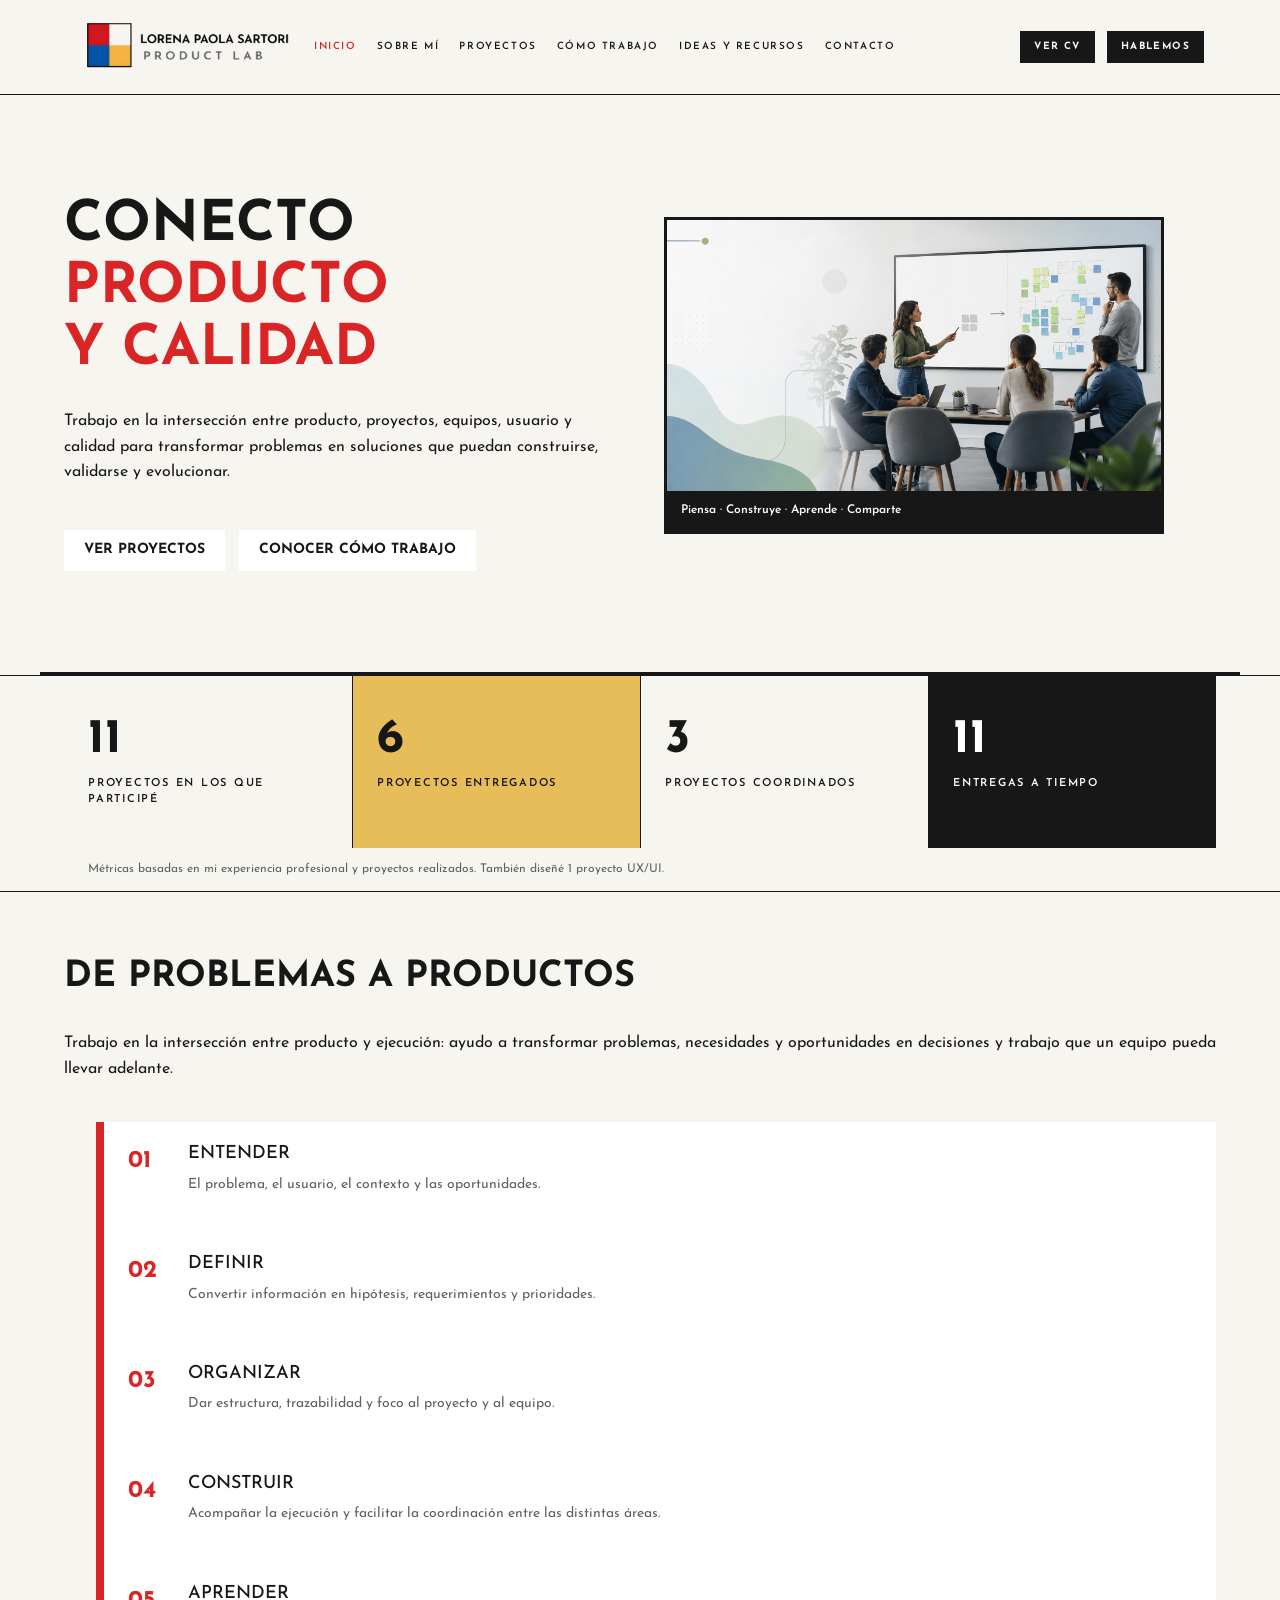
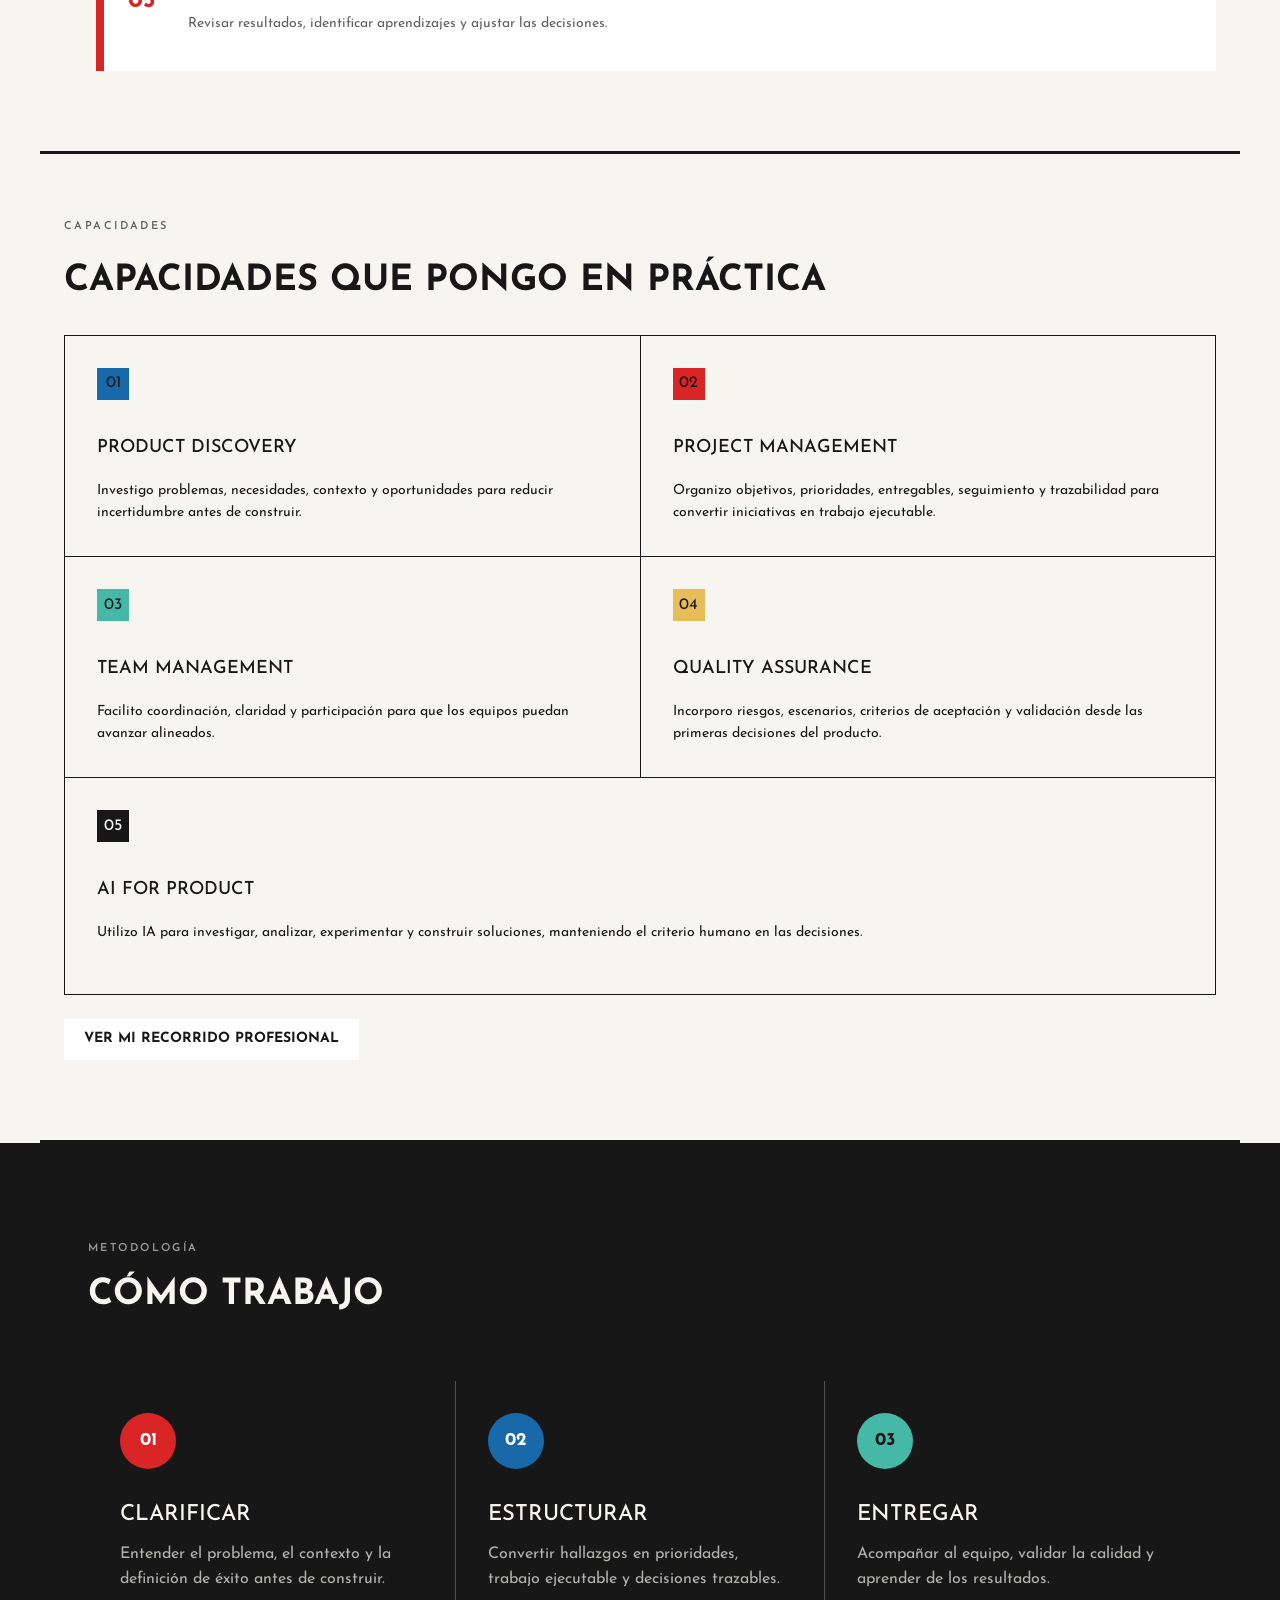
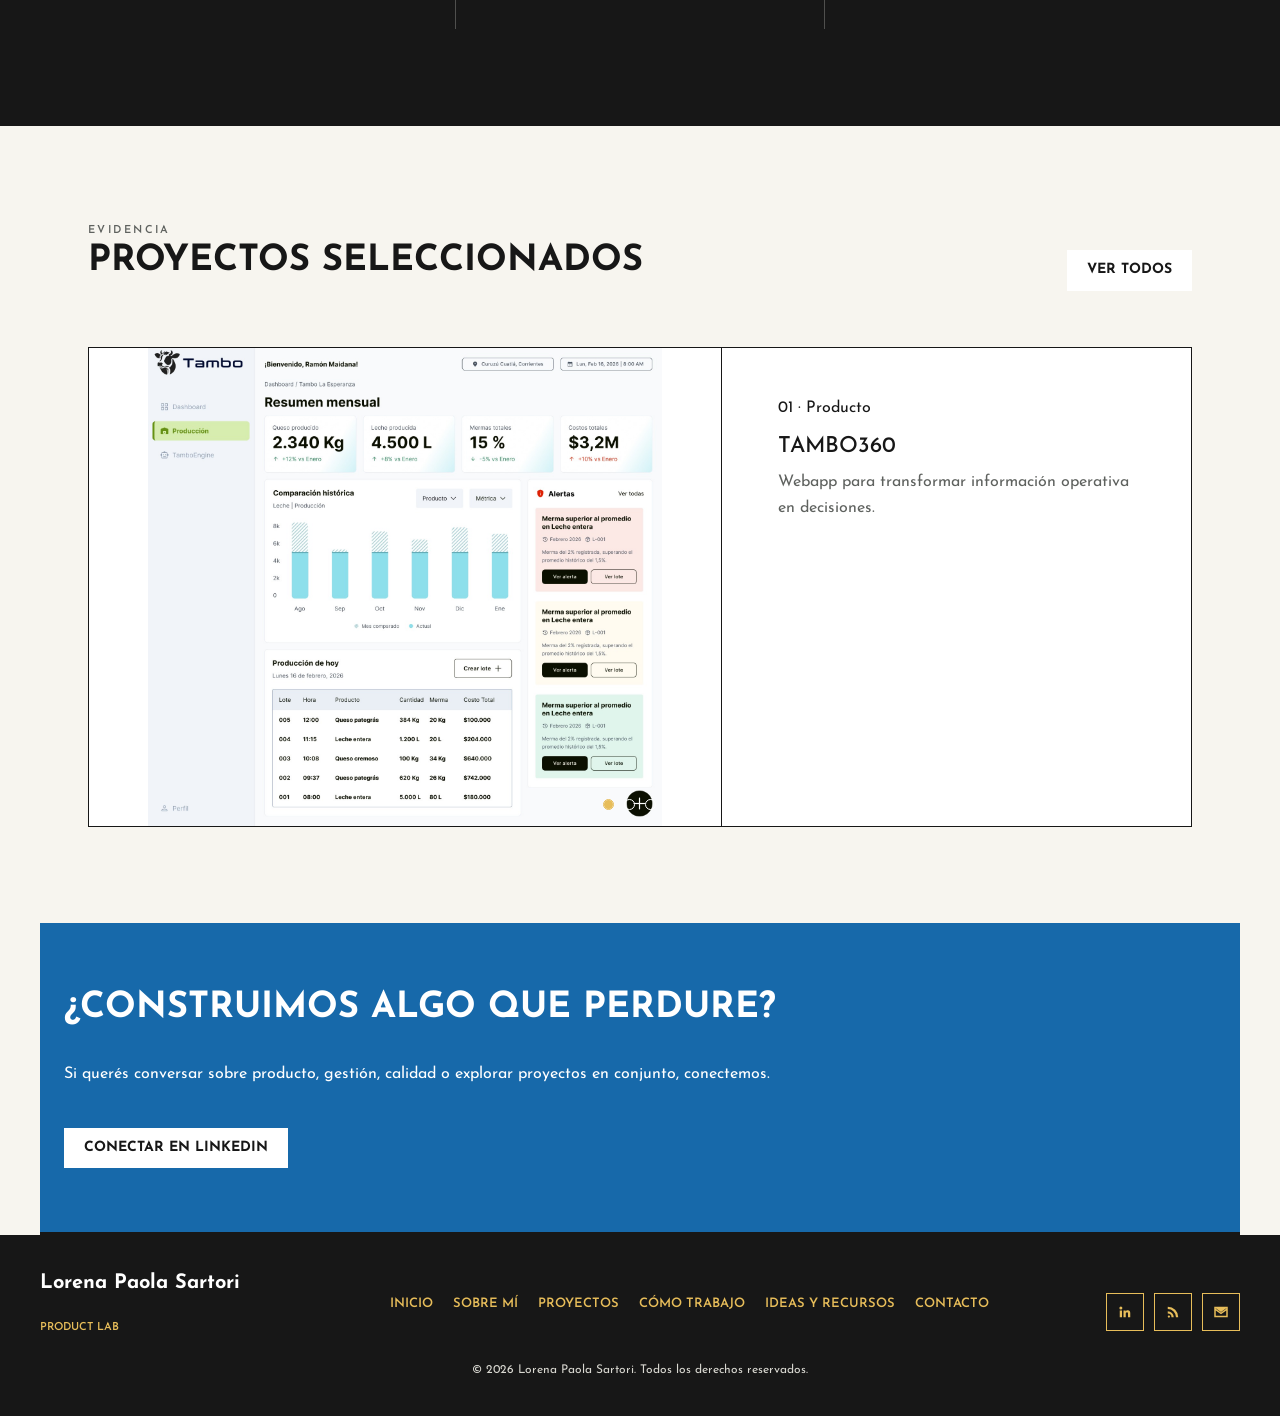
==== index.html @ ee50929f "Diseño: ajusta recursos, contacto y cabeceras responsive Alinea las páginas y el pie con los cambios" ====
<!DOCTYPE html>
<html lang="es">

<head>
    <meta charset="UTF-8">
    <meta name="viewport" content="width=device-width, initial-scale=1.0">
    <meta name="description" content="Lorena Paola Sartori | Product Project Manager. Conecto producto, proyectos, equipos, usuario y calidad para transformar problemas en soluciones.">
    <title>Lorena Paola Sartori | Product Project Manager</title>

    <link href="https://cdn.jsdelivr.net/npm/bootstrap@5.3.3/dist/css/bootstrap.min.css" rel="stylesheet" integrity="sha384-QWTKZyjpPEjISv5WaRU9OFeRpok6YctnYmDr5pNlyT2bRjXh0JMhjY6hW+ALEwIH" crossorigin="anonymous">
    <link rel="preconnect" href="https://fonts.googleapis.com">
    <link rel="preconnect" href="https://fonts.gstatic.com" crossorigin>
    <link href="https://fonts.googleapis.com/css2?family=Josefin+Sans:ital,wght@0,100..700;1,100..700&display=swap" rel="stylesheet">
    <link href="https://unpkg.com/aos@2.3.4/dist/aos.css" rel="stylesheet">
    <link rel="stylesheet" href="./style/styles.css">
</head>

<body class="site-body home-page">
    <header class="site-header">
        <nav class="navbar navbar-expand-lg site-navbar" aria-label="Navegación principal">
            <div class="container-fluid site-navbar-inner">
                <a class="navbar-brand brand" href="./index.html" aria-label="Lorena Paola Sartori Product Lab">
                    <img class="brand-logo" src="./imagenes/ponle-en-el-nombre-lorena-paola-sartori.png" alt="Lorena Paola Sartori Product Lab">
                </a>
                <button class="navbar-toggler" type="button" data-bs-toggle="collapse" data-bs-target="#main-navigation" aria-controls="main-navigation" aria-expanded="false" aria-label="Abrir navegación"><span class="navbar-toggler-icon"></span></button>
                <div class="collapse navbar-collapse" id="main-navigation">
                    <ul class="navbar-nav nav-list me-auto mb-2 mb-lg-0">
                        <li class="nav-item"><a class="nav-link" href="./index.html" aria-current="page">Inicio</a></li>
                        <li class="nav-item"><a class="nav-link" href="./pages/sobre-mi.html">Sobre mí</a></li>
                        <li class="nav-item"><a class="nav-link" href="./pages/proyectos.html">Proyectos</a></li>
                        <li class="nav-item"><a class="nav-link" href="./pages/como-trabajo.html">Cómo trabajo</a></li>
                        <li class="nav-item"><a class="nav-link" href="./pages/ideas-recursos.html">Ideas y Recursos</a></li>
                        <li class="nav-item"><a class="nav-link" href="./pages/contacto.html">Contacto</a></li>
                    </ul>
                    <div class="header-actions"><a href="./documento/lorena-paola-sartori.pdf" class="header-action">Ver CV</a><a href="./pages/contacto.html" class="header-action">Hablemos</a></div>
                </div>
            </div>
        </nav>
    </header>
    <main class="site-main">

        <!-- HERO -->
        <section class="page-section hero-section" data-aos="fade-up">
            <div class="hero-content">
                <h1 class="page-title">Conecto<br><span class="highlight-red">Producto<br>y Calidad</span></h1>
                <p>Trabajo en la intersección entre producto, proyectos, equipos, usuario y calidad para transformar problemas en soluciones que puedan construirse, validarse y evolucionar.</p>
                <div class="hero-actions">
                    <a href="./pages/proyectos.html" class="header-action">Ver proyectos</a>
                    <a href="./pages/como-trabajo.html" class="header-action">Conocer cómo trabajo</a>
                </div>
            </div>
            <figure class="hero-image">
                <img src="./imagenes/hero.png" alt="Representación geométrica con círculos y cuadrados de colores: rojo, azul, amarillo, verde agua y negro">
                <figcaption class="metadata">Piensa · Construye · Aprende · Comparte</figcaption>
            </figure>
        </section>

        <!-- METRICAS DE EXPERIENCIA -->
        <section class="project-metrics" aria-label="Métricas de experiencia en proyectos" data-aos="fade-up">
            <div class="metrics-container">
                <article class="metric-item metric-neutral">
                    <strong>11</strong>
                    <span>Proyectos en los que participé</span>
                </article>
                <article class="metric-item metric-yellow">
                    <strong>6</strong>
                    <span>Proyectos entregados</span>
                </article>
                <article class="metric-item metric-neutral">
                    <strong>3</strong>
                    <span>Proyectos coordinados</span>
                </article>
                <article class="metric-item metric-black">
                    <strong>11</strong>
                    <span>Entregas a tiempo</span>
                </article>
            </div>
            <p class="metrics-note">Métricas basadas en mi experiencia profesional y proyectos realizados. También diseñé 1 proyecto UX/UI.</p>
        </section>

        <!-- COMO TRABAJO -->
        <section class="work-method-section" aria-labelledby="work-method-title" data-aos="fade-up">
            <div class="work-method-inner">
                <p class="eyebrow eyebrow-light">Metodología</p>
                <h2 id="work-method-title" class="section-title section-title-light">Cómo trabajo</h2>
                <div class="method-grid">
                    <article class="method-card"><span class="method-number method-red">01</span><h3>Clarificar</h3><p>Entender el problema, el contexto y la definición de éxito antes de construir.</p></article>
                    <article class="method-card"><span class="method-number method-blue">02</span><h3>Estructurar</h3><p>Convertir hallazgos en prioridades, trabajo ejecutable y decisiones trazables.</p></article>
                    <article class="method-card"><span class="method-number method-teal">03</span><h3>Entregar</h3><p>Acompañar al equipo, validar la calidad y aprender de los resultados.</p></article>
                </div>
            </div>
        </section>

        <!-- PROYECTOS SELECCIONADOS -->
        <section class="selected-projects-section" aria-labelledby="selected-projects-title" data-aos="fade-up">
            <div class="selected-projects-inner">
                <div class="section-heading-row">
                    <div><p class="eyebrow">Evidencia</p><h2 id="selected-projects-title" class="section-title">Proyectos seleccionados</h2></div>
                    <a href="./pages/proyectos.html#proyectos-destacados" class="header-action selected-projects-link">Ver todos</a>
                </div>
                <div id="selected-projects-carousel" class="carousel slide selected-project-carousel" data-bs-ride="carousel">
                    <div class="carousel-indicators">
                        <button type="button" data-bs-target="#selected-projects-carousel" data-bs-slide-to="0" class="active" aria-current="true" aria-label="Ver Tambo360"></button>
                        <button type="button" data-bs-target="#selected-projects-carousel" data-bs-slide-to="1" aria-label="Ver BiT"></button>
                        <button type="button" data-bs-target="#selected-projects-carousel" data-bs-slide-to="2" aria-label="Ver CRM + IA"></button>
                        <button type="button" data-bs-target="#selected-projects-carousel" data-bs-slide-to="3" aria-label="Ver Tecniclick"></button>
                    </div>
                    <div class="carousel-inner">
                        <div class="carousel-item active">
                            <a class="selected-project-slide" href="./pages/proyectos.html#tambo360"><img src="./imagenes/tambo360.jpeg" alt="Captura del proyecto Tambo360"><div><span class="project-card-label label-blue">01 · Producto</span><h3>Tambo360</h3><p>Webapp para transformar información operativa en decisiones.</p></div></a>
                        </div>
                        <div class="carousel-item">
                            <a class="selected-project-slide" href="./pages/proyectos.html#bit"><img src="./imagenes/bit.jpeg" alt="Captura del proyecto BiT"><div><span class="project-card-label label-red">02 · QA</span><h3>BiT</h3><p>Calidad integrada al ciclo de trabajo y a las decisiones de producto.</p></div></a>
                        </div>
                        <div class="carousel-item">
                            <a class="selected-project-slide" href="./pages/proyectos.html#crm-ia"><img src="./imagenes/crm.jpeg" alt="Captura del proyecto CRM con inteligencia artificial"><div><span class="project-card-label label-teal">03 · Delivery</span><h3>CRM + IA</h3><p>Organización del trabajo y trazabilidad con experimentación de IA.</p></div></a>
                        </div>
                        <div class="carousel-item">
                            <a class="selected-project-slide" href="./pages/proyectos.html#tecniclick"><img src="./imagenes/tecniclick.jpeg" alt="Captura del proyecto Tecniclick"><div><span class="project-card-label label-yellow">04 · Discovery</span><h3>Tecniclick</h3><p>Proyecto de diseño UX/UI orientado a conectar usuarios.</p></div></a>
                        </div>
                    </div>
                    <button class="carousel-control-prev" type="button" data-bs-target="#selected-projects-carousel" data-bs-slide="prev" aria-label="Proyecto anterior"><span class="carousel-control-prev-icon" aria-hidden="true"></span></button>
                    <button class="carousel-control-next" type="button" data-bs-target="#selected-projects-carousel" data-bs-slide="next" aria-label="Proyecto siguiente"><span class="carousel-control-next-icon" aria-hidden="true"></span></button>
                </div>
            </div>
        </section>

        <!-- DE PROBLEMAS A PRODUCTOS -->
        <section class="page-section problems-section" data-aos="fade-up">
            <h2 class="section-title">De problemas a productos</h2>

            <p>Trabajo en la intersección entre producto y ejecución: ayudo a transformar problemas, necesidades y oportunidades en decisiones y trabajo que un equipo pueda llevar adelante.</p>

            <ul class="numbered-list">
                <li class="numbered-item">
                    <span class="number">01</span>
                    <div>
                        <h3>Entender</h3>
                        <p>El problema, el usuario, el contexto y las oportunidades.</p>
                    </div>
                </li>
                <li class="numbered-item">
                    <span class="number">02</span>
                    <div>
                        <h3>Definir</h3>
                        <p>Convertir información en hipótesis, requerimientos y prioridades.</p>
                    </div>
                </li>
                <li class="numbered-item">
                    <span class="number">03</span>
                    <div>
                        <h3>Organizar</h3>
                        <p>Dar estructura, trazabilidad y foco al proyecto y al equipo.</p>
                    </div>
                </li>
                <li class="numbered-item">
                    <span class="number">04</span>
                    <div>
                        <h3>Construir</h3>
                        <p>Acompañar la ejecución y facilitar la coordinación entre las distintas áreas.</p>
                    </div>
                </li>
                <li class="numbered-item">
                    <span class="number">05</span>
                    <div>
                        <h3>Aprender</h3>
                        <p>Revisar resultados, identificar aprendizajes y ajustar las decisiones.</p>
                    </div>
                </li>
            </ul>
        </section>

        <!-- CAPACIDADES -->
        <section class="page-section capacities-section" data-aos="fade-up">
            <p class="eyebrow">Capacidades</p>
            <h2 class="section-title">Capacidades que pongo en práctica</h2>
            <div class="capacities-stage">
            <div class="capacities">
                <article class="capacity-card card-blue">
                    <span class="card-number">01</span>
                    <h3>Product Discovery</h3>
                    <p>Investigo problemas, necesidades, contexto y oportunidades para reducir incertidumbre antes de construir.</p>
                </article>

                <article class="capacity-card card-red">
                    <span class="card-number">02</span>
                    <h3>Project Management</h3>
                    <p>Organizo objetivos, prioridades, entregables, seguimiento y trazabilidad para convertir iniciativas en trabajo ejecutable.</p>
                </article>

                <article class="capacity-card card-teal">
                    <span class="card-number">03</span>
                    <h3>Team Management</h3>
                    <p>Facilito coordinación, claridad y participación para que los equipos puedan avanzar alineados.</p>
                </article>

                <article class="capacity-card card-yellow">
                    <span class="card-number">04</span>
                    <h3>Quality Assurance</h3>
                    <p>Incorporo riesgos, escenarios, criterios de aceptación y validación desde las primeras decisiones del producto.</p>
                </article>

                <article class="capacity-card card-black">
                    <span class="card-number">05</span>
                    <h3>AI for Product</h3>
                    <p>Utilizo IA para investigar, analizar, experimentar y construir soluciones, manteniendo el criterio humano en las decisiones.</p>
                </article>
            </div>
            </div>
            <p><a href="./pages/sobre-mi.html" class="header-action">Ver mi recorrido profesional</a></p>
        </section>

        <!-- CONTACTO -->
        <section id="contacto" class="page-section contact-section" data-aos="fade-up">
            <h2 class="section-title">¿Construimos algo que perdure?</h2>
            <p>Si querés conversar sobre producto, gestión, calidad o explorar proyectos en conjunto, conectemos.</p>
            <a href="https://www.linkedin.com/in/lorena-paola-sartori-pm/" target="_blank" rel="noopener noreferrer" class="header-action">Conectar en LinkedIn</a>
        </section>

    </main>

    <footer class="site-footer">
        <div class="footer-content">
            <p class="brand-name">Lorena Paola Sartori</p>
            <p class="brand-label">Product Lab</p>

            <nav class="site-nav" aria-label="Navegación secundaria">
                <ul class="footer-nav-list">
                    <li><a href="./index.html">Inicio</a></li>
                    <li><a href="./pages/sobre-mi.html">Sobre mí</a></li>
                    <li><a href="./pages/proyectos.html">Proyectos</a></li>
                    <li><a href="./pages/como-trabajo.html">Cómo trabajo</a></li>
                    <li><a href="./pages/ideas-recursos.html">Ideas y Recursos</a></li>
                    <li><a href="./pages/contacto.html">Contacto</a></li>
                </ul>
            </nav>

            <nav class="footer-socials" aria-label="Contacto">
                <a href="https://www.linkedin.com/in/lorena-paola-sartori-pm/" target="_blank" rel="noopener noreferrer" aria-label="LinkedIn">
                    <svg viewBox="0 0 24 24" aria-hidden="true"><path d="M6.5 8.5a2 2 0 1 0 0-4 2 2 0 0 0 0 4ZM5 10h3v9H5Zm5 0h2.9v1.2c.5-.8 1.4-1.4 2.8-1.4 2.8 0 3.3 1.8 3.3 4V19h-3v-4.6c0-1.1 0-2.1-1.3-2.1s-1.7 1-1.7 2V19h-3Z"/></svg>
                </a>
                <a href="https://anonimus201990.blogspot.com/" target="_blank" rel="noopener noreferrer" aria-label="Blog">
                    <svg viewBox="0 0 24 24" aria-hidden="true"><path d="M5 5v3a11 11 0 0 1 11 11h3A14 14 0 0 0 5 5Zm0 6v3a5 5 0 0 1 5 5h3a8 8 0 0 0-8-8Zm1.5 5.5a1.5 1.5 0 1 0 0 3 1.5 1.5 0 0 0 0-3Z"/></svg>
                </a>
                <a href="mailto:lorenapaolasartori.it@gmail.com" aria-label="Correo electrónico">
                    <svg viewBox="0 0 24 24" aria-hidden="true"><path d="M3 5h18v14H3Zm2 2v.5l7 5 7-5V7l-7 5Zm14 10V10l-7 5-7-5v7Z"/></svg>
                </a>
            </nav>
            <p class="footer-copy">© 2026 Lorena Paola Sartori. Todos los derechos reservados.</p>
        </div>
    </footer>

    <!-- Bootstrap JS -->
    <script src="https://cdn.jsdelivr.net/npm/bootstrap@5.3.3/dist/js/bootstrap.bundle.min.js" integrity="sha384-YvpcrYf0tY3lHB60NNkmXc5s9fDVZLESaAA55NDzOxhy9GkcIdslK1eN7N6jIeHz" crossorigin="anonymous"></script>
    <script src="https://unpkg.com/aos@2.3.4/dist/aos.js"></script>
    <script>
        AOS.init({
            duration: 500,
            once: true,
            offset: 48,
            disable: window.matchMedia('(prefers-reduced-motion: reduce)').matches
        });
    </script>

</body>

</html>
---- style/styles.css ----
.project-card {
  transition: transform 0.3s ease, border-color 0.3s ease;
}
@media (prefers-reduced-motion: reduce) {
  .project-card {
    transition: none;
  }
}

html {
  scroll-behavior: smooth;
}

body,
.site-body {
  font-family: "Josefin Sans", Arial, sans-serif;
  font-size: 16px;
  line-height: 1.6;
  color: #171717;
  background-color: #F7F5EF;
}

ul,
ol {
  list-style: none;
}

a {
  color: inherit;
  text-decoration: none;
}

img {
  display: block;
  width: 100%;
  max-width: 100%;
  height: auto;
}

iframe {
  max-width: 100%;
  border: 1px solid #171717;
}

.embedded-content {
  width: 100%;
  height: 480px;
  border: none;
}

h1,
h2,
h3 {
  color: #171717;
  text-transform: uppercase;
}

h1,
.page-title {
  font-size: clamp(2.5rem, 10vw, 56px);
  font-weight: 700;
  line-height: 1.1;
}

h2,
.section-title {
  font-size: clamp(2rem, 7vw, 36px);
  font-weight: 700;
  line-height: 1.2;
}

h3 {
  font-size: 22px;
  line-height: 1.3;
}

p {
  font-size: 16px;
  line-height: 1.6;
}

.metadata {
  color: #5F625F;
  font-size: 12px;
  font-weight: 600;
}

.highlight-red {
  color: #D92525;
}

.eyebrow {
  margin: 0;
  color: #5F625F;
  font-size: 11px;
  font-weight: 600;
  letter-spacing: 0.22em;
  text-transform: uppercase;
}

.eyebrow-light {
  color: rgba(247, 245, 239, 0.6);
}

.section-title-light {
  color: #F7F5EF;
  margin-top: 16px;
}

.site-body a:hover {
  color: #D92525;
}
.site-body a:focus-visible,
.site-body button:focus-visible {
  outline: 2px solid #E7BD5A;
  outline-offset: 3px;
}
.site-body a:active,
.site-body button:active {
  transform: translateY(1px);
}

* {
  margin: 0;
  padding: 0;
  box-sizing: border-box;
}

.site-main {
  width: 100%;
  background-color: #F7F5EF;
}

.home-page .site-main {
  display: flex;
  flex-direction: column;
}

.home-page .hero-section {
  order: 1;
}

.home-page .project-metrics {
  order: 2;
}

.home-page .problems-section {
  order: 3;
}

.home-page .capacities-section {
  order: 4;
}

.home-page .work-method-section {
  order: 5;
}

.home-page .selected-projects-section {
  order: 6;
}

.home-page .contact-section {
  order: 7;
}

.page-section {
  display: flex;
  flex-direction: column;
  align-items: flex-start;
  gap: 24px;
  width: min(1200px, 100% - 48px);
  margin: 0 auto;
  padding: 64px 24px;
  border-bottom: 3px solid #171717;
}

.page-section figure {
  width: min(100%, 760px);
  border: 3px solid #171717;
  background-color: #FFFFFF;
}

.page-section figcaption {
  padding: 10px 14px;
  color: #FFFFFF;
  background-color: #171717;
  font-size: 12px;
}

.hero-section {
  display: grid;
  grid-template-columns: 1fr;
  grid-template-areas: "content" "image";
  align-items: center;
  gap: 48px;
}

.hero-content {
  grid-area: content;
  display: flex;
  flex-direction: column;
  gap: 20px;
  width: 100%;
}

.hero-image {
  grid-area: image;
  width: 100%;
  animation: hero-image-enter 500ms ease-out both;
}

@keyframes hero-image-enter {
  from {
    opacity: 0;
    transform: translateY(16px);
  }
  to {
    opacity: 1;
    transform: translateY(0);
  }
}
.hero-actions {
  display: flex;
  flex-wrap: wrap;
  gap: 14px;
  margin-top: 8px;
}

.project-metrics {
  width: 100%;
  border-top: 1px solid #171717;
  border-bottom: 1px solid #171717;
}

.metrics-container {
  display: grid;
  grid-template-columns: repeat(2, minmax(0, 1fr));
  width: min(1152px, 100%);
  margin: 0 auto;
}

.metric-item {
  display: flex;
  flex-direction: column;
  gap: 12px;
  min-height: 126px;
  padding: 28px 16px;
  border-left: 1px solid #171717;
}

.metric-item:first-child {
  border-left: 0;
}

.metric-item:nth-child(3) {
  border-left: 0;
  border-top: 1px solid #171717;
}

.metric-item:nth-child(4) {
  border-top: 1px solid #171717;
}

.metric-item strong {
  font-size: 40px;
  line-height: 1;
}

.metric-item span {
  max-width: 220px;
  color: #171717;
  font-size: 11px;
  font-weight: 600;
  letter-spacing: 0.16em;
  line-height: 1.45;
  text-transform: uppercase;
}

.metric-yellow {
  background-color: #E7BD5A;
}

.metric-black {
  color: #FFFFFF;
  background-color: #171717;
}

.metric-black span {
  color: #FFFFFF;
}

.metrics-note {
  width: min(1152px, 100%);
  margin: 0 auto;
  padding: 12px 24px;
  color: #5F625F;
  font-size: 12px;
}

.work-method-section {
  width: 100%;
  color: #FFFFFF;
  background-color: #171717;
  border-top: 1px solid #171717;
}

.work-method-inner,
.selected-projects-inner {
  width: min(1152px, 100% - 24px);
  margin: 0 auto;
  padding: 64px 12px;
}

.method-grid {
  display: grid;
  grid-template-columns: 1fr;
  gap: 1px;
  margin-top: 40px;
  background-color: rgba(247, 245, 239, 0.25);
}

.method-card {
  min-height: 248px;
  padding: 32px;
  background-color: #171717;
}

.method-card h3 {
  margin-top: 32px;
  color: #F7F5EF;
}

.method-card p {
  max-width: 304px;
  margin-top: 12px;
  color: rgba(247, 245, 239, 0.7);
}

.method-number {
  display: grid;
  place-items: center;
  width: 56px;
  height: 56px;
  border-radius: 50%;
  color: #FFFFFF;
  font-size: 18px;
  font-weight: 700;
}

.method-red {
  background-color: #D92525;
}

.method-blue {
  background-color: #1769AA;
}

.method-teal {
  color: #171717;
  background-color: #46B8A8;
}

.selected-projects-section {
  width: 100%;
  border-top: 1px solid #171717;
}

.section-heading-row {
  display: flex;
  align-items: flex-start;
  flex-direction: column;
  gap: 24px;
}

.selected-projects-link {
  flex-shrink: 0;
  color: #171717;
  background-color: transparent;
  border-color: #171717;
}

.selected-projects-link:hover {
  color: #FFFFFF;
  background-color: #171717;
  border-color: #171717;
}

.selected-project-carousel {
  height: auto;
  min-height: 0;
  margin-top: 56px;
  overflow: hidden;
  border: 1px solid #171717;
  background-color: #171717;
}

.selected-project-slide {
  display: grid;
  grid-template-columns: 1fr;
  height: auto;
  min-height: 0;
  color: #171717;
  background-color: #FFFFFF;
}

.selected-project-slide:hover {
  color: #171717;
}

.selected-project-slide:focus-visible {
  outline: 2px solid #D92525;
  outline-offset: -4px;
}

.selected-project-slide > img {
  width: 100%;
  height: auto;
  min-height: 0;
  aspect-ratio: 16/9;
  object-fit: contain;
  background-color: #FFFFFF;
  border-bottom: 1px solid #171717;
}

.selected-project-slide > div {
  padding: 32px 24px 64px;
}

.selected-project-slide h3,
.selected-project-slide p,
.project-card-label {
  margin-right: 24px;
  margin-left: 24px;
}

.selected-project-slide h3 {
  margin-top: 12px;
}

.selected-project-slide p {
  margin-bottom: 24px;
  color: #5F625F;
}

.contact-section {
  color: #FFFFFF;
  background-color: #1769AA;
}

.contact-section h2,
.contact-section p {
  color: #FFFFFF;
}

article {
  width: 100%;
}

article p {
  margin-bottom: 12px;
}

article p:last-child {
  margin-bottom: 0;
}

.project-card {
  display: flex;
  flex-direction: column;
  gap: 12px;
  width: 100%;
  padding: 24px;
  background-color: #FFFFFF;
  border: 3px solid #171717;
}

.project-name-grid .project-card {
  padding: 0 0 24px;
  overflow: hidden;
}

.project-card > img,
.project-card figure img,
.project-name-grid .project-card img {
  width: 100%;
  aspect-ratio: 16/9;
  height: auto;
  object-fit: contain;
  background-color: #FFFFFF;
  border: 1px solid #171717;
}

.project-card figure {
  width: 100%;
  margin: 0;
}

.project-name-grid .project-card img {
  border-bottom: 3px solid #171717;
}

.project-name-grid .project-card h3,
.project-name-grid .project-card p {
  margin-right: 24px;
  margin-left: 24px;
}

.project-name-grid .project-card h3 {
  margin-top: 8px;
}

.project-card h3,
.project-card p {
  color: #171717;
}

.project-grid,
.phase-grid,
.resource-grid {
  display: grid;
  grid-template-columns: 1fr;
  gap: 24px;
  width: 100%;
}

.project-name-grid {
  display: grid;
  grid-template-columns: 1fr;
  gap: 24px;
  width: 100%;
}

.phase-grid li {
  display: flex;
}

.phase-grid .project-card {
  height: 100%;
}

.resource-grid li {
  padding: 16px;
  background-color: #FFFFFF;
}

.numbered-list {
  display: flex;
  flex-direction: column;
  width: 100%;
}

.numbered-item {
  display: flex;
  gap: 20px;
  padding: 20px 24px;
  border-left: 8px solid #D92525;
  background-color: #FFFFFF;
}

.numbered-item .number {
  min-width: 40px;
  color: #D92525;
  font-size: 24px;
  font-weight: 700;
}

.numbered-item h3 {
  margin-bottom: 8px;
  font-size: 18px;
}

.numbered-item p {
  color: #5F625F;
  font-size: 14px;
}

.capacities {
  display: grid;
  grid-template-columns: 1fr;
  grid-template-areas: "capacity-one" "capacity-two" "capacity-three" "capacity-four" "capacity-five";
  gap: 24px;
  width: 100%;
}

.capacity-card {
  display: flex;
  flex-direction: column;
  gap: 12px;
  min-height: 200px;
  padding: 24px;
  position: relative;
}

.capacity-card:nth-child(1) {
  grid-area: capacity-one;
}

.capacity-card:nth-child(2) {
  grid-area: capacity-two;
}

.capacity-card:nth-child(3) {
  grid-area: capacity-three;
}

.capacity-card:nth-child(4) {
  grid-area: capacity-four;
}

.capacity-card:nth-child(5) {
  grid-area: capacity-five;
}

.capacity-card .card-number {
  position: absolute;
  top: 12px;
  right: 12px;
  font-size: 32px;
  opacity: 0.3;
}

.capacity-card h3 {
  font-size: 18px;
}

.capacity-card p {
  font-size: 14px;
}

.capacities-stage {
  width: 100%;
  padding: 1px;
  background-color: #171717;
}

.capacities-stage .capacities {
  grid-template-columns: 1fr;
  gap: 1px;
  padding: 0;
  background-color: #171717;
}

.capacities-stage .capacity-card {
  grid-area: auto;
  min-height: 216px;
  padding: 32px;
  background-color: #F7F5EF;
  border: 0;
}

.capacities-stage .capacity-card .card-number {
  position: static;
  display: grid;
  place-items: center;
  width: 32px;
  height: 32px;
  margin-bottom: 24px;
  color: #171717;
  background-color: #1769AA;
  font-size: 16px;
  opacity: 1;
}

.capacities-stage .capacity-card:nth-child(2) .card-number {
  background-color: #D92525;
}

.capacities-stage .capacity-card:nth-child(3) .card-number {
  background-color: #46B8A8;
}

.capacities-stage .capacity-card:nth-child(4) .card-number {
  background-color: #E7BD5A;
}

.capacities-stage .capacity-card:nth-child(5) .card-number {
  color: #FFFFFF;
  background-color: #171717;
}

.capacities-stage .capacity-card h3,
.capacities-stage .capacity-card p {
  color: #171717;
}

.card-blue {
  color: #FFFFFF;
  background-color: #1769AA;
}

.card-red {
  color: #FFFFFF;
  background-color: #D92525;
}

.card-teal {
  color: #FFFFFF;
  background-color: #46B8A8;
}

.card-yellow {
  color: #171717;
  background-color: #E7BD5A;
}

.card-black {
  color: #FFFFFF;
  background-color: #171717;
}

.card-blue h3,
.card-blue p,
.card-red h3,
.card-red p,
.card-teal h3,
.card-teal p,
.card-black h3,
.card-black p {
  color: #FFFFFF;
}

.journey-yellow,
.stereotype-yellow,
.exploring-yellow {
  width: 100%;
  padding: 40px;
  background-color: #E7BD5A;
}

.journey-cards {
  display: grid;
  grid-template-columns: 1fr;
  grid-template-areas: "card-one" "card-two" "card-three";
  gap: 24px;
  width: 100%;
}

.journey-card {
  grid-area: card-one;
  display: flex;
  flex-direction: column;
  gap: 12px;
  padding: 24px;
  position: relative;
  background-color: #FFFFFF;
  border: 3px solid #171717;
}

.journey-card:nth-child(2) {
  grid-area: card-two;
}

.journey-card:nth-child(3) {
  grid-area: card-three;
}

.journey-card .journey-number {
  position: absolute;
  top: -15px;
  left: 20px;
  display: grid;
  place-items: center;
  width: 40px;
  height: 40px;
  color: #171717;
  background-color: #E7BD5A;
  border: 3px solid #171717;
  border-radius: 50%;
}

.journey-card h3 {
  margin-top: 12px;
}

.evolution-black {
  width: 100%;
  padding: 40px;
  color: #FFFFFF;
  background-color: #171717;
}

.evolution-card,
.stereotype-card,
.exploring-card {
  display: flex;
  flex-direction: column;
  gap: 16px;
}

.evolution-card p {
  color: #FFFFFF;
}

.evolution-card strong {
  color: #E7BD5A;
}

.evolution-dots,
.tags-container {
  display: flex;
  flex-wrap: wrap;
  gap: 12px;
}

.evolution-dots {
  margin-top: 20px;
}

.dot {
  width: 16px;
  height: 16px;
  border-radius: 50%;
}

.dot-red {
  background-color: #D92525;
}

.dot-yellow {
  background-color: #E7BD5A;
}

.dot-teal {
  background-color: #46B8A8;
}

.stereotype-card p,
.exploring-card p {
  color: #171717;
}

.tag {
  padding: 8px 16px;
  color: #171717;
  background-color: #FFFFFF;
  border: 2px solid #171717;
  border-radius: 4px;
  font-size: 13px;
  font-weight: 600;
}

.tag-teal {
  color: #FFFFFF;
  background-color: #46B8A8;
  border-color: #46B8A8;
}

.contact-page .contact-section {
  display: grid;
  grid-template-columns: 1fr;
  grid-template-areas: "eyebrow" "title" "copy" "art";
}

.contact-page .contact-section > .eyebrow {
  grid-area: eyebrow;
}

.contact-page .contact-section .page-title {
  grid-area: title;
}

.contact-page .contact-section > p:not(.eyebrow) {
  grid-area: copy;
}

.contact-page .contact-section .geometric-art {
  grid-area: art;
}

.inner-page .site-main {
  display: flex;
  flex-direction: column;
}

.inner-page .page-section {
  width: min(1152px, 100% - 24px);
  padding: 64px 12px;
  border-bottom: 1px solid #171717;
}

.inner-page .page-section:first-child {
  padding-top: 64px;
}

.inner-page .page-section > article:not(.project-card),
.inner-page .page-section > p {
  max-width: 720px;
}

.inner-page .page-section > figure {
  width: min(100%, 760px);
  margin: 24px 0 0;
}

.inner-page .page-section > figure img {
  aspect-ratio: 16/9;
  object-fit: contain;
  background-color: #FFFFFF;
}

.inner-page .page-section > figure figcaption {
  background-color: #171717;
}

.inner-page .page-title {
  max-width: 900px;
  font-size: clamp(2.5rem, 14vw, 4rem);
}

.inner-page .project-card {
  margin-top: 24px;
}

.inner-page .project-card h3 {
  margin-bottom: 8px;
}

.inner-page .project-card strong {
  color: #1769AA;
}

.inner-page ul:not(.nav-list):not(.footer-nav-list),
.inner-page ol {
  width: 100%;
  padding-left: 0;
}

.inner-page ul:not(.nav-list):not(.footer-nav-list) li,
.inner-page ol > li {
  padding: 16px 20px;
  border-bottom: 1px solid #171717;
}

.inner-page ol {
  counter-reset: work-step;
}

.inner-page ol > li {
  counter-increment: work-step;
}

.inner-page ol > li::before {
  content: counter(work-step, decimal-leading-zero);
  display: inline-block;
  min-width: 48px;
  margin-right: 16px;
  color: #D92525;
  font-size: 22px;
  font-weight: 700;
}

.inner-page.work-page ol .project-card {
  display: inline-flex;
  width: calc(100% - 64px);
  padding: 16px;
  margin: 0;
  vertical-align: middle;
}

.inner-page.resources-page iframe {
  width: 100%;
  background-color: #FFFFFF;
}

.inner-page .contact-section {
  width: 100%;
  max-width: none;
  min-height: 320px;
  color: #FFFFFF;
  background-color: #1769AA;
}

.inner-page .contact-section .page-title,
.inner-page .contact-section p {
  color: #FFFFFF;
}

.inner-page .contact-section .header-action {
  color: #171717;
  background-color: #F7F5EF;
  border-color: #F7F5EF;
}

.inner-page .contact-section .header-action:hover {
  background-color: #E7BD5A;
  border-color: #E7BD5A;
}

.about-page .exploration-section {
  background-color: #171717;
}

.about-page .exploration-card {
  background-color: #FFFFFF;
  border-color: #E7BD5A;
}

.about-page .page-section.exploration-section .exploration-card p,
.about-page .page-section.exploration-section .exploration-card li {
  color: #171717;
}

.about-page .page-section:nth-child(2) {
  border-top: 8px solid #E7BD5A;
}

.about-page .page-section:nth-child(3) {
  background-color: #FFFFFF;
  border-left: 8px solid #46B8A8;
}

.about-page .page-section:nth-child(4) {
  background-color: #E7BD5A;
}

.about-page .page-section:nth-child(5) {
  background-color: #171717;
}

.about-page .page-section:nth-child(5) .section-title,
.about-page .page-section:nth-child(5) p,
.about-page .page-section:nth-child(5) li {
  color: #F7F5EF;
}

.projects-page .page-section:nth-child(2) {
  border-top: 8px solid #1769AA;
}

.projects-page .page-section:nth-child(3) {
  border-top: 8px solid #D92525;
}

.projects-page .project-name-grid {
  display: grid;
  grid-template-columns: repeat(auto-fit, minmax(min(100%, 280px), 1fr));
  gap: 20px;
}

.projects-page .project-name-grid .project-card {
  min-height: 100%;
  margin-top: 0;
  padding: 0 0 24px;
  gap: 0;
  background-color: #FFFFFF;
  border: 1px solid #171717;
}

.projects-page .project-name-grid .project-card:nth-child(3n) {
  border-top: 6px solid #46B8A8;
}

.projects-page .project-name-grid .project-card:nth-child(3n+1) {
  border-top: 6px solid #1769AA;
}

.projects-page .project-name-grid .project-card:nth-child(3n+2) {
  border-top: 6px solid #E7BD5A;
}

.projects-page .project-name-grid .project-card img {
  aspect-ratio: 16/10;
  border: 0;
  border-bottom: 1px solid #171717;
}

.projects-page .project-name-grid .project-card h3 {
  margin: 18px 24px 0;
}

.projects-page .project-name-grid .project-card p {
  margin: 4px 24px 0;
  color: #5F625F;
}

.projects-page .featured-case {
  display: grid;
  grid-template-columns: minmax(0, 1fr);
  align-items: center;
  gap: 20px;
  padding: 20px;
}

.projects-page .featured-case-copy {
  display: flex;
  flex-direction: column;
  gap: 10px;
  min-width: 0;
}

.projects-page .featured-case-copy h3 {
  margin: 0 0 6px;
}

.projects-page .featured-case-copy p {
  margin: 0;
  color: #5F625F;
}

.projects-page .featured-case-copy strong {
  color: #1769AA;
}

.projects-page .featured-case-visual {
  width: 100%;
  margin: 0;
  padding: 14px;
  background-color: #F7F5EF;
  border: 1px solid #171717;
}

.projects-page .featured-case-visual img {
  width: 100%;
  height: 220px;
  aspect-ratio: auto;
  object-fit: contain;
  background-color: #FFFFFF;
  border: 0;
}

.projects-page .featured-case-visual figcaption {
  margin-top: 10px;
  padding: 0;
  color: #5F625F;
  background-color: transparent;
}

.work-page .page-section:nth-child(2) {
  border-top: 8px solid #D92525;
}

.work-page .page-section:nth-child(3) {
  background-color: #171717;
  border-left: 8px solid #1769AA;
}

.work-page .page-section:nth-child(3) .section-title,
.work-page .page-section:nth-child(3) li,
.work-page .page-section:nth-child(3) strong {
  color: #F7F5EF;
}

.work-page .page-section:nth-child(4) {
  border-top: 8px solid #46B8A8;
}

.resources-page .page-section:nth-child(2) {
  border-top: 8px solid #46B8A8;
}

.resources-page .page-section:nth-child(3) {
  background-color: #E7BD5A;
  border-top: 8px solid #E7BD5A;
}

.resources-page .page-section:nth-child(4) {
  background-color: #FFFFFF;
  border-top: 8px solid #1769AA;
}

.resources-page .page-section:nth-child(5) {
  border-top: 8px solid #D92525;
}

.about-page .page-section ul li,
.work-page .page-section ul li,
.resources-page .page-section ul li {
  transition: background-color 0.2s ease, transform 0.2s ease;
}

.about-page .page-section ul li:hover,
.work-page .page-section ul li:hover,
.resources-page .page-section ul li:hover {
  background-color: rgba(231, 189, 90, 0.22);
  transform: translateX(4px);
}

@media (min-width: 768px) {
  .metrics-container {
    grid-template-columns: repeat(4, minmax(0, 1fr));
  }
  .metric-item strong {
    font-size: 48px;
  }
  .metric-item {
    min-height: 156px;
    padding: 40px 24px;
  }
  .metric-item:nth-child(3) {
    border-left: 1px solid #171717;
    border-top: 0;
  }
  .metric-item:nth-child(4) {
    border-top: 0;
  }
  .work-method-inner,
  .selected-projects-inner {
    width: min(1152px, 100% - 48px);
    padding: 80px 24px;
  }
  .method-grid {
    grid-template-columns: repeat(2, minmax(0, 1fr));
    margin-top: 56px;
  }
  .section-heading-row {
    align-items: flex-end;
    flex-direction: row;
    justify-content: space-between;
  }
  .inner-page .page-section {
    width: min(1152px, 100% - 48px);
    padding: 80px 24px;
  }
  .inner-page .page-section:first-child {
    padding-top: 80px;
  }
  .inner-page .page-title {
    font-size: clamp(3rem, 8vw, 6rem);
  }
  .inner-page.work-page ol .project-card {
    width: calc(100% - 72px);
    padding: 24px;
  }
  .inner-page .contact-section {
    min-height: 360px;
  }
  .projects-page .featured-case {
    grid-template-columns: minmax(0, 1.2fr) minmax(0, 0.8fr);
    gap: 24px;
    padding: 24px;
  }
  .projects-page .featured-case-visual img {
    height: 280px;
  }
  .project-grid,
  .phase-grid,
  .resource-grid {
    grid-template-columns: repeat(2, minmax(0, 1fr));
  }
  .journey-cards {
    grid-template-columns: repeat(2, minmax(0, 1fr));
    grid-template-areas: "card-one card-two" "card-three card-three";
  }
  .capacities {
    grid-template-columns: repeat(2, minmax(0, 1fr));
    grid-template-areas: "capacity-one capacity-two" "capacity-three capacity-four" "capacity-five capacity-five";
  }
  .capacities-stage .capacities {
    grid-template-columns: repeat(2, minmax(0, 1fr));
  }
  .capacities-stage .capacity-card:last-child {
    grid-column: 1/-1;
  }
  .selected-project-carousel {
    height: 480px;
  }
  .selected-project-carousel .carousel-inner,
  .selected-project-carousel .carousel-item {
    height: 100%;
  }
  .selected-project-slide {
    grid-template-columns: minmax(0, 1.35fr) minmax(0, 1fr);
    height: 100%;
  }
  .selected-project-slide > img {
    height: 100%;
    min-height: 380px;
    border-right: 1px solid #171717;
    border-bottom: 0;
  }
  .selected-project-slide > div {
    padding: 48px 32px 72px;
  }
}
@media (min-width: 1024px) {
  .hero-section {
    grid-template-columns: minmax(0, 1fr) minmax(0, 1fr);
    grid-template-areas: "content image";
    min-height: 580px;
  }
  .hero-image {
    max-width: 500px;
  }
  .capacities {
    grid-template-columns: repeat(2, minmax(0, 1fr));
    grid-template-areas: "capacity-one capacity-two" "capacity-three capacity-four" "capacity-five capacity-five";
  }
  .method-grid {
    grid-template-columns: repeat(3, minmax(0, 1fr));
    margin-top: 64px;
  }
  .journey-cards {
    grid-template-columns: repeat(3, 1fr);
    grid-template-areas: "card-one card-two card-three";
  }
  .project-grid,
  .phase-grid,
  .resource-grid {
    grid-template-columns: repeat(2, minmax(0, 1fr));
  }
  .secondary-project-grid {
    grid-template-columns: repeat(3, minmax(0, 1fr));
  }
  .contact-page .contact-section {
    grid-template-columns: minmax(0, 1.1fr) minmax(220px, 0.9fr);
    grid-template-areas: "eyebrow art" "title art" "copy art";
    align-items: center;
  }
  .work-method-inner,
  .selected-projects-inner,
  .inner-page .page-section {
    padding-top: 96px;
    padding-bottom: 96px;
  }
  .inner-page .page-section:first-child {
    padding-top: 96px;
  }
}
@media (min-width: 1440px) {
  .page-section {
    width: min(1400px, 100% - 48px);
  }
}
@media (prefers-reduced-motion: reduce) {
  html {
    scroll-behavior: auto;
  }
  .hero-image {
    animation: none;
  }
  .header-action,
  .btn,
  .site-navbar .nav-link,
  .site-navbar .navbar-toggler {
    transition: none;
  }
  .about-page .page-section ul li,
  .work-page .page-section ul li,
  .resources-page .page-section ul li {
    transition: none;
  }
  .about-page .page-section ul li:hover,
  .work-page .page-section ul li:hover,
  .resources-page .page-section ul li:hover {
    transform: none;
  }
}
.inner-page .page-section > .eyebrow {
  display: flex;
  align-items: center;
  gap: 12px;
  width: 100%;
}

.inner-page .page-section > .eyebrow span {
  display: inline-block;
  flex: 0 0 48px;
  height: 6px;
  background-color: #1769AA;
}

.about-page .about-hero > .eyebrow span {
  background-color: #E7BD5A;
}

.work-page .work-hero > .eyebrow span {
  background-color: #D92525;
}

.resources-page .resources-hero > .eyebrow span {
  background-color: #46B8A8;
}

.contact-page .contact-section > .eyebrow span {
  background-color: #E7BD5A;
}

.resources-page .resource-library-section > * {
  width: 100%;
  max-width: none;
  text-align: left;
}

.resources-page .resource-library-section > .section-title {
  margin-bottom: 8px;
}

.resources-page .resource-grid {
  display: grid;
  grid-template-columns: minmax(0, 1fr);
  gap: 1px;
  padding: 1px;
  background-color: #171717;
  list-style: none;
}

.resources-page .resource-grid li {
  min-width: 0;
  min-height: 104px;
  padding: 20px;
  border: 0;
  background-color: #F7F5EF;
  text-align: left;
  overflow-wrap: anywhere;
}

.resources-page .resource-grid li:nth-child(4n+2) {
  background-color: #46B8A8;
}

.resources-page .resource-grid li:nth-child(4n) {
  color: #FFFFFF;
  background-color: #171717;
}

.resources-page .resource-grid li:hover {
  transform: none;
}

.resources-page .learning-section > figure {
  width: min(100%, 760px);
}

.resources-page .learning-section .embedded-content {
  display: block;
  min-height: 320px;
}

.resources-page .page-section > p {
  width: 100%;
  max-width: none;
}

.work-page .deliverables-section > p:first-of-type {
  width: 100%;
  max-width: none;
}

.resources-page .learning-section > p:last-child,
.resources-page .page-section > p:last-child {
  display: flex;
  flex-wrap: wrap;
  gap: 12px;
}

.resources-page .resource-grid li {
  display: flex;
  flex-direction: column;
  justify-content: space-between;
  gap: 14px;
  min-height: 156px;
  padding: 24px;
}

.resources-page .resource-grid li::before {
  color: #1769AA;
  font-size: 14px;
  font-weight: 700;
  letter-spacing: 0.12em;
  counter-increment: resource-item;
  content: "0" counter(resource-item);
}

.resources-page .resource-grid {
  counter-reset: resource-item;
}

.resources-page .resource-grid li strong {
  display: block;
  font-size: 18px;
  line-height: 1.25;
  text-transform: uppercase;
}

.resources-page .resource-grid li span {
  font-size: 14px;
  line-height: 1.5;
}

.resources-page .resource-grid li:nth-child(2)::before {
  color: #171717;
}

.resources-page .resource-grid li:nth-child(4)::before {
  color: #E7BD5A;
}

.resources-page .resource-grid li:nth-child(4) strong,
.resources-page .resource-grid li:nth-child(4) span {
  color: #FFFFFF;
}

@media (min-width: 768px) {
  .about-page .about-hero,
  .work-page .work-hero,
  .resources-page .resources-hero {
    display: grid;
    grid-template-columns: minmax(0, 1fr) minmax(0, 0.9fr);
    grid-template-areas: "eyebrow image" "title image" "copy image";
    align-items: center;
    column-gap: clamp(24px, 4vw, 64px);
  }
  .about-page .about-hero > .eyebrow,
  .work-page .work-hero > .eyebrow,
  .resources-page .resources-hero > .eyebrow {
    grid-area: eyebrow;
  }
  .about-page .about-hero > .page-title,
  .work-page .work-hero > .page-title,
  .resources-page .resources-hero > .page-title {
    grid-area: title;
  }
  .about-page .about-hero > article,
  .work-page .work-hero > p:not(.eyebrow),
  .resources-page .resources-hero > p:not(.eyebrow) {
    grid-area: copy;
  }
  .about-page .about-hero > figure,
  .work-page .work-hero > figure,
  .resources-page .resources-hero > figure {
    grid-area: image;
    align-self: center;
    width: 100%;
    max-width: none;
    margin: 0;
  }
}
.resources-page .resource-library-section .resource-grid li {
  transition: background-color 0.2s ease, color 0.2s ease, transform 0.2s ease;
}

@media (hover: hover) {
  .resources-page .resource-library-section .resource-grid li:hover {
    color: #171717;
    background-color: #E7BD5A;
    transform: translateY(-3px);
  }
  .resources-page .resource-library-section .resource-grid li:hover strong,
  .resources-page .resource-library-section .resource-grid li:hover span {
    color: #171717;
  }
  .resources-page .resource-library-section .resource-grid li:hover::before {
    color: #1769AA;
  }
}
.contact-page .contact-section {
  display: grid;
  grid-template-columns: minmax(0, 1fr);
  grid-template-areas: "eyebrow" "title" "copy" "art";
  align-items: center;
  gap: 18px;
  width: calc(100% - 24px);
  max-width: 1152px;
  min-height: 0;
  margin: 24px auto 0;
  padding: 40px 24px;
  color: #171717;
  background-color: #F7F5EF;
  border-bottom: 1px solid #171717;
}

.contact-page .contact-section > .eyebrow {
  grid-area: eyebrow;
  color: #5F625F;
}

.contact-page .contact-section > .eyebrow span {
  display: inline-block;
  width: 48px;
  height: 6px;
  background-color: #1769AA;
}

.contact-page .contact-section .page-title {
  grid-area: title;
  color: #171717;
  font-size: clamp(3rem, 12vw, 6rem);
}

.contact-page .contact-section > p:not(.eyebrow) {
  grid-area: copy;
  max-width: 560px;
  color: #5F625F;
}

.contact-page .contact-section .geometric-art {
  grid-area: art;
  display: grid;
  grid-template-columns: repeat(2, minmax(0, 1fr));
  grid-template-rows: repeat(2, minmax(0, 1fr));
  width: min(100%, 360px);
  aspect-ratio: 1;
  justify-self: center;
  gap: 1px;
  border: 1px solid #171717;
  background-color: #171717;
}

.contact-page .contact-section .geometric-art span {
  background-color: #F7F5EF;
}

.contact-page .contact-section .geometric-art .contact-shape-blue {
  background-color: #1769AA;
}

.contact-page .contact-section .geometric-art .contact-shape-curve {
  background-color: #171717;
  border-bottom-left-radius: 100%;
}

.contact-page .contact-section .geometric-art .contact-shape-red {
  background-color: #D92525;
  border-top-right-radius: 100%;
}

.contact-page .contact-options-section {
  display: grid;
  grid-template-columns: minmax(0, 1fr);
  gap: 0;
  width: min(1152px, 100% - 48px);
  max-width: 1152px;
  padding: 48px 0;
  border-bottom: 0;
}

.contact-page .contact-option {
  display: flex;
  flex-direction: column;
  justify-content: center;
  gap: 14px;
  min-width: 0;
  min-height: 120px;
  padding: 24px;
  border: 1px solid #171717;
}

.contact-page .contact-option + .contact-option {
  border-top: 0;
}

.contact-page .contact-option span {
  color: #5F625F;
  font-size: 11px;
  letter-spacing: 0.2em;
  text-transform: uppercase;
}

.contact-page .contact-option strong {
  overflow-wrap: anywhere;
  font-size: 18px;
}

.contact-page .contact-option:hover {
  color: #171717;
  background-color: #E7BD5A;
}

@media (min-width: 768px) {
  .resources-page .resource-grid {
    grid-template-columns: repeat(2, minmax(0, 1fr));
  }
  .resources-page .resource-grid li:last-child {
    grid-column: 1/-1;
  }
  .contact-page .contact-section {
    grid-template-columns: minmax(0, 1.1fr) minmax(220px, 0.9fr);
    grid-template-areas: "eyebrow art" "title art" "copy art";
    column-gap: 32px;
    width: min(1152px, 100% - 48px);
    min-height: 0;
    padding: 64px 24px;
  }
  .contact-page .contact-options-section {
    grid-template-columns: repeat(3, minmax(0, 1fr));
  }
  .contact-page .contact-option + .contact-option {
    border-top: 1px solid #171717;
    border-left: 0;
  }
}
@media (prefers-reduced-motion: reduce) {
  .resources-page .resource-library-section .resource-grid li {
    transition: none;
  }
  .resources-page .resource-library-section .resource-grid li:hover {
    transform: none;
  }
  .contact-page .contact-option {
    transition: none;
  }
}
.site-header {
  display: flex;
  flex-direction: column;
  align-items: center;
  gap: 24px;
  width: 100%;
  min-height: 80px;
  padding: 18px 32px;
  color: #FFFFFF;
  background-color: #171717;
}

.brand {
  display: flex;
  flex-direction: column;
  gap: 2px;
}

.brand-name {
  color: #FFFFFF;
  font-size: 20px;
  font-weight: 700;
  line-height: 1.2;
}

.brand-label {
  color: #E7BD5A;
  font-size: 11px;
  font-weight: 600;
  text-transform: uppercase;
}

.site-nav {
  display: flex;
  justify-content: center;
  width: 100%;
}

.nav-list {
  display: flex;
  flex-direction: column;
  align-items: center;
  gap: 20px;
}

.header-actions {
  display: flex;
  justify-content: center;
  flex-wrap: wrap;
  gap: 12px;
  width: 100%;
}

.site-header {
  display: block;
  min-height: 0;
  padding: 0;
}

.site-navbar {
  padding: 16px 12px;
  color: #171717;
  background-color: #F7F5EF;
  border-bottom: 1px solid #171717;
}

.site-navbar-inner {
  gap: 10px;
  width: min(1152px, 100%);
  margin: 0 auto;
}

.site-navbar .brand {
  flex-shrink: 0;
}

.site-navbar .navbar-brand {
  margin-right: 0;
}

.site-navbar .brand-logo {
  display: block;
  width: 220px;
  height: 52px;
  object-fit: cover;
  object-position: center;
}

.site-navbar .nav-list {
  flex-direction: column;
  align-items: stretch;
  gap: 4px;
}

.site-navbar .brand-name {
  color: #171717;
  font-size: 14px;
  text-transform: uppercase;
  letter-spacing: 0.02em;
}

.site-navbar .brand-label {
  color: #5F625F;
  letter-spacing: 0.22em;
}

@media (min-width: 992px) {
  .site-navbar .nav-list {
    flex-direction: row;
    align-items: center;
    gap: 4px;
  }
}
@media (max-width: 991.98px) {
  .site-navbar-inner {
    flex-wrap: wrap;
  }
  .site-navbar .navbar-brand {
    margin-right: auto;
  }
  .site-navbar .brand-logo {
    width: 190px;
    height: 46px;
  }
  .site-navbar .navbar-collapse {
    flex-basis: 100%;
    margin-top: 16px;
    padding-top: 16px;
    border-top: 1px solid #171717;
  }
  .site-navbar .nav-list {
    margin-bottom: 16px !important;
  }
  .site-navbar .header-actions {
    justify-content: flex-start;
    width: 100%;
  }
}
@media (min-width: 1024px) {
  .site-header {
    flex-direction: row;
  }
  .site-nav {
    width: auto;
    flex: 1 1 auto;
  }
  .nav-list {
    flex-direction: row;
  }
  .header-actions {
    width: auto;
  }
}
.nav-list a {
  color: #FFFFFF;
  font-size: 13px;
  font-weight: 600;
  text-transform: uppercase;
}
.nav-list a:hover {
  color: #E7BD5A;
}

.site-navbar .nav-link {
  padding: 6px 6px;
  color: #171717;
  font-size: 10px;
  font-weight: 600;
  letter-spacing: 0.16em;
  text-transform: uppercase;
  white-space: nowrap;
  transition: all 0.3s ease;
}
.site-navbar .nav-link:hover, .site-navbar .nav-link:focus {
  color: #E7BD5A;
}
.site-navbar .nav-link.active, .site-navbar .nav-link[aria-current=page] {
  color: #D92525;
}
.site-navbar .nav-link:active {
  transform: translateY(1px);
}

.site-navbar .navbar-toggler {
  width: 44px;
  height: 44px;
  padding: 8px;
  border: 1px solid #171717;
  border-radius: 0;
  transition: all 0.3s ease;
}

.site-navbar .navbar-toggler-icon {
  filter: none;
}

.site-navbar .navbar-toggler:hover,
.site-navbar .navbar-toggler:focus {
  background-color: #E7BD5A;
  border-color: #171717;
}

.site-navbar .navbar-toggler:active {
  transform: scale(0.96);
}

.site-navbar .navbar-collapse {
  align-items: center;
}

.site-footer {
  width: 100%;
  padding: 36px 32px;
  color: #FFFFFF;
  background-color: #171717;
}

.footer-content {
  display: grid;
  grid-template-columns: minmax(0, 1fr) auto;
  align-items: center;
  gap: 8px 20px;
  max-width: 1200px;
  margin: 0 auto;
}

.footer-content > .brand-name {
  grid-column: 1;
  grid-row: 1;
}

.footer-content > .brand-label {
  grid-column: 1;
  grid-row: 2;
}

.footer-content .site-nav {
  grid-column: 1/-1;
  grid-row: 3;
}

.footer-nav-list {
  display: flex;
  flex-direction: column;
  gap: 8px;
}

.footer-nav-list a {
  color: #E7BD5A;
  font-size: 13px;
  font-weight: 600;
  text-transform: uppercase;
}
.footer-nav-list a:hover {
  color: #FFFFFF;
}

.footer-copy {
  grid-column: 1/-1;
  grid-row: 4;
  margin: 0;
  color: #D9D8D1;
  font-size: 12px;
  text-align: center;
}

.footer-socials {
  display: flex;
  grid-column: 2;
  grid-row: 1/span 2;
  align-self: center;
  justify-self: end;
  gap: 10px;
}

.footer-socials a {
  display: grid;
  place-items: center;
  width: 38px;
  height: 38px;
  color: #E7BD5A;
  border: 1px solid #E7BD5A;
  transition: color 0.3s ease, background-color 0.3s ease;
}
.footer-socials a:hover {
  color: #171717;
  background-color: #E7BD5A;
}
.footer-socials a:focus-visible {
  outline: 2px solid #FFFFFF;
  outline-offset: 3px;
}

.footer-socials svg {
  width: 18px;
  height: 18px;
  fill: currentColor;
}

@media (min-width: 768px) {
  .footer-nav-list {
    flex-direction: row;
    flex-wrap: wrap;
    gap: 16px;
  }
}
@media (min-width: 1024px) {
  .footer-content {
    grid-template-columns: max-content minmax(0, 1fr) auto;
  }
  .footer-content > .brand-name {
    grid-column: 1;
    grid-row: 1;
  }
  .footer-content > .brand-label {
    grid-column: 1;
    grid-row: 2;
  }
  .footer-content .site-nav {
    grid-column: 2;
    grid-row: 1/span 2;
  }
  .footer-socials {
    grid-column: 3;
    grid-row: 1/span 2;
  }
  .footer-copy {
    grid-column: 1/-1;
    grid-row: 3;
  }
  .footer-nav-list {
    gap: 20px;
  }
}
@media (prefers-reduced-motion: reduce) {
  .footer-socials a {
    transition: none;
  }
}
.header-action,
.btn {
  display: inline-block;
  padding: 10px 18px;
  color: #171717;
  background-color: #FFFFFF;
  border: 2px solid #FFFFFF;
  font-size: 14px;
  font-weight: 700;
  line-height: 1.2;
  text-align: center;
  border-radius: 0;
  text-transform: uppercase;
  transition: all 0.3s ease;
}
.header-action:hover,
.btn:hover {
  background-color: #E7BD5A;
  border-color: #E7BD5A;
  color: #171717;
}
.header-action:active,
.btn:active {
  transform: translateY(2px);
}

.site-navbar .header-action {
  padding: 8px 12px;
  color: #F7F5EF;
  background-color: #171717;
  border-color: #171717;
  font-size: 10px;
  letter-spacing: 0.14em;
  white-space: nowrap;
}
.site-navbar .header-action:hover, .site-navbar .header-action:focus {
  color: #171717;
  background-color: #E7BD5A;
  border-color: #E7BD5A;
}

.header-action:focus-visible,
.site-navbar .nav-link:focus-visible,
.footer-nav-list a:focus-visible,
.gallery-carousel button:focus-visible {
  outline: 2px solid #E7BD5A;
  outline-offset: 3px;
}

.project-card {
  display: flex;
  flex-direction: column;
  gap: 12px;
  width: 100%;
  padding: 24px;
  background-color: #FFFFFF;
  border: 3px solid #171717;
}
@media (hover: hover) {
  .project-card:hover {
    transform: translateY(-4px);
    border-color: #D92525;
  }
}
.project-card:active {
  transform: translateY(-1px);
}
.project-card:focus-within {
  border-color: #E7BD5A;
}

.project-name-grid .project-card {
  padding: 0 0 24px;
  overflow: hidden;
}

.project-card > img,
.project-card figure img,
.project-name-grid .project-card img {
  width: 100%;
  aspect-ratio: 16/9;
  height: auto;
  object-fit: contain;
  background-color: #FFFFFF;
  border: 1px solid #171717;
}

.project-card figure {
  width: 100%;
  margin: 0;
}

.project-name-grid .project-card img {
  border-bottom: 3px solid #171717;
}

.project-name-grid .project-card h3,
.project-name-grid .project-card p {
  margin-right: 24px;
  margin-left: 24px;
}

.project-name-grid .project-card h3 {
  margin-top: 8px;
}

.project-card h3,
.project-card p {
  color: #171717;
}

.card-blue {
  color: #FFFFFF;
  background-color: #1769AA;
}

.card-red {
  color: #FFFFFF;
  background-color: #D92525;
}

.card-teal {
  color: #FFFFFF;
  background-color: #46B8A8;
}

.card-yellow {
  color: #171717;
  background-color: #E7BD5A;
}

.card-black {
  color: #FFFFFF;
  background-color: #171717;
}

.card-blue h3,
.card-blue p,
.card-red h3,
.card-red p,
.card-teal h3,
.card-teal p,
.card-black h3,
.card-black p {
  color: #FFFFFF;
}

.selected-project-card h3 {
  margin-top: 12px;
}

.selected-project-card p {
  margin-bottom: 24px;
  color: #5F625F;
}

.project-card-label {
  margin-right: 24px;
  margin-left: 24px;
}

.selected-project-carousel .carousel-inner,
.selected-project-carousel .carousel-item {
  height: auto;
  background-color: #171717;
}

.selected-project-carousel .carousel-indicators {
  z-index: 3;
  margin-bottom: 16px;
}

.selected-project-carousel .carousel-indicators button {
  width: 9px;
  height: 9px;
  margin-right: 5px;
  margin-left: 5px;
  border: 1px solid #FFFFFF;
  border-radius: 50%;
  background-color: transparent;
  opacity: 1;
}

.selected-project-carousel .carousel-indicators button.active {
  background-color: #E7BD5A;
  border-color: #E7BD5A;
}

.selected-project-carousel .carousel-control-prev,
.selected-project-carousel .carousel-control-next {
  width: 8%;
  opacity: 0.9;
}

.selected-project-carousel .carousel-control-prev:hover,
.selected-project-carousel .carousel-control-next:hover {
  opacity: 1;
  background-color: rgba(23, 23, 23, 0.25);
}

.gallery-carousel {
  width: 100%;
  max-width: 760px;
  height: auto;
  min-height: 0;
  overflow: hidden;
  border: 3px solid #171717;
  background-color: #171717;
}

.gallery-carousel .carousel-inner,
.gallery-carousel .carousel-item {
  height: auto;
}

.gallery-carousel .carousel-item img {
  height: auto;
  aspect-ratio: 16/9;
}

.gallery-carousel .carousel-caption {
  padding: 12px;
  background-color: rgba(23, 23, 23, 0.82);
}

.gallery-carousel .carousel-caption h3,
.gallery-carousel .carousel-caption p {
  margin: 0;
  color: #FFFFFF;
}

.gallery-carousel .carousel-indicators {
  z-index: 3;
}

.gallery-carousel .carousel-indicators button {
  width: 9px;
  height: 9px;
  margin-right: 5px;
  margin-left: 5px;
  border: 1px solid #FFFFFF;
  border-radius: 50%;
  background-color: transparent;
  opacity: 1;
}

.gallery-carousel .carousel-indicators button.active {
  background-color: #E7BD5A;
  border-color: #E7BD5A;
}

.gallery-carousel .carousel-control-prev,
.gallery-carousel .carousel-control-next {
  z-index: 3;
  width: 10%;
  opacity: 0.9;
}

.gallery-carousel .carousel-control-prev:hover,
.gallery-carousel .carousel-control-next:hover {
  opacity: 1;
  background-color: rgba(23, 23, 23, 0.25);
}

.gallery-carousel .carousel-indicators button:hover,
.gallery-carousel .carousel-control-prev:hover,
.gallery-carousel .carousel-control-next:hover {
  opacity: 0.7;
}

@media (min-width: 768px) {
  .selected-project-carousel .carousel-inner,
  .selected-project-carousel .carousel-item {
    height: 100%;
  }
  .gallery-carousel {
    height: 440px;
  }
  .gallery-carousel .carousel-inner,
  .gallery-carousel .carousel-item {
    height: 100%;
  }
  .gallery-carousel .carousel-item img {
    height: 100%;
  }
}
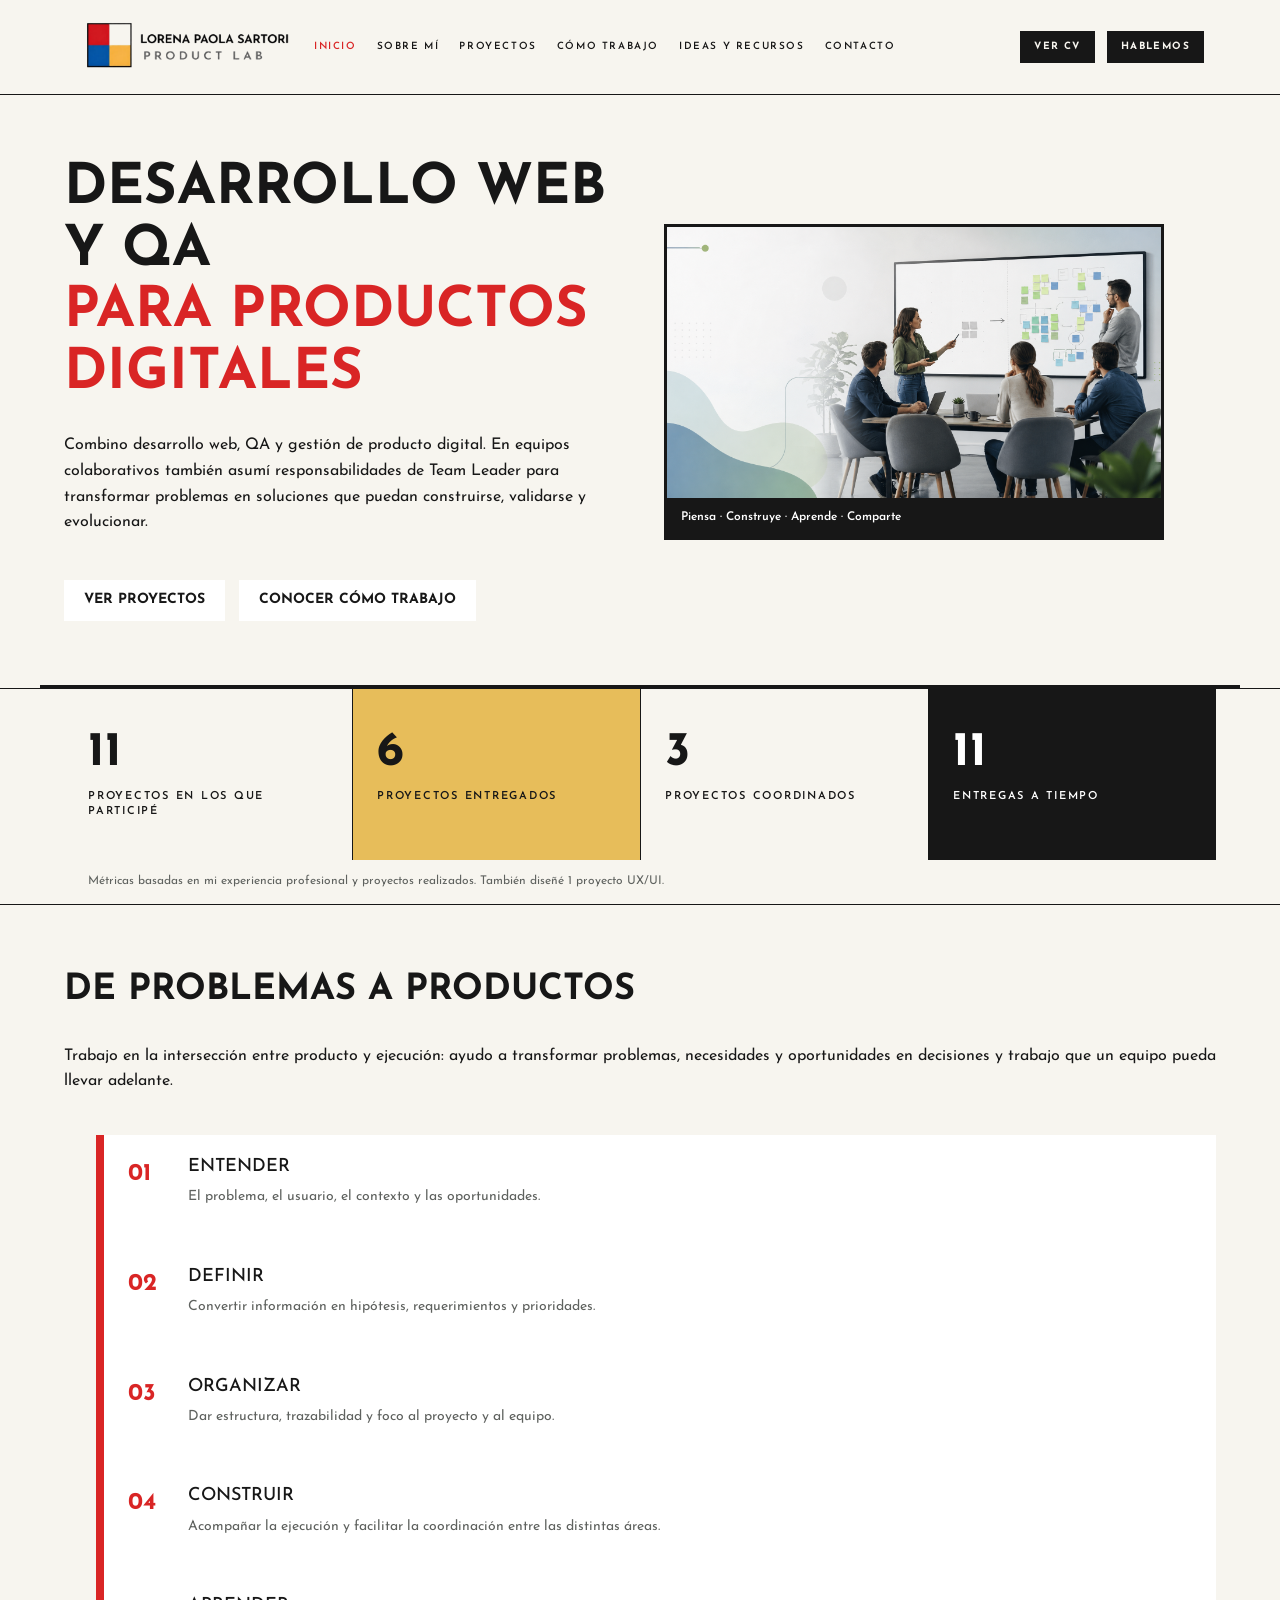
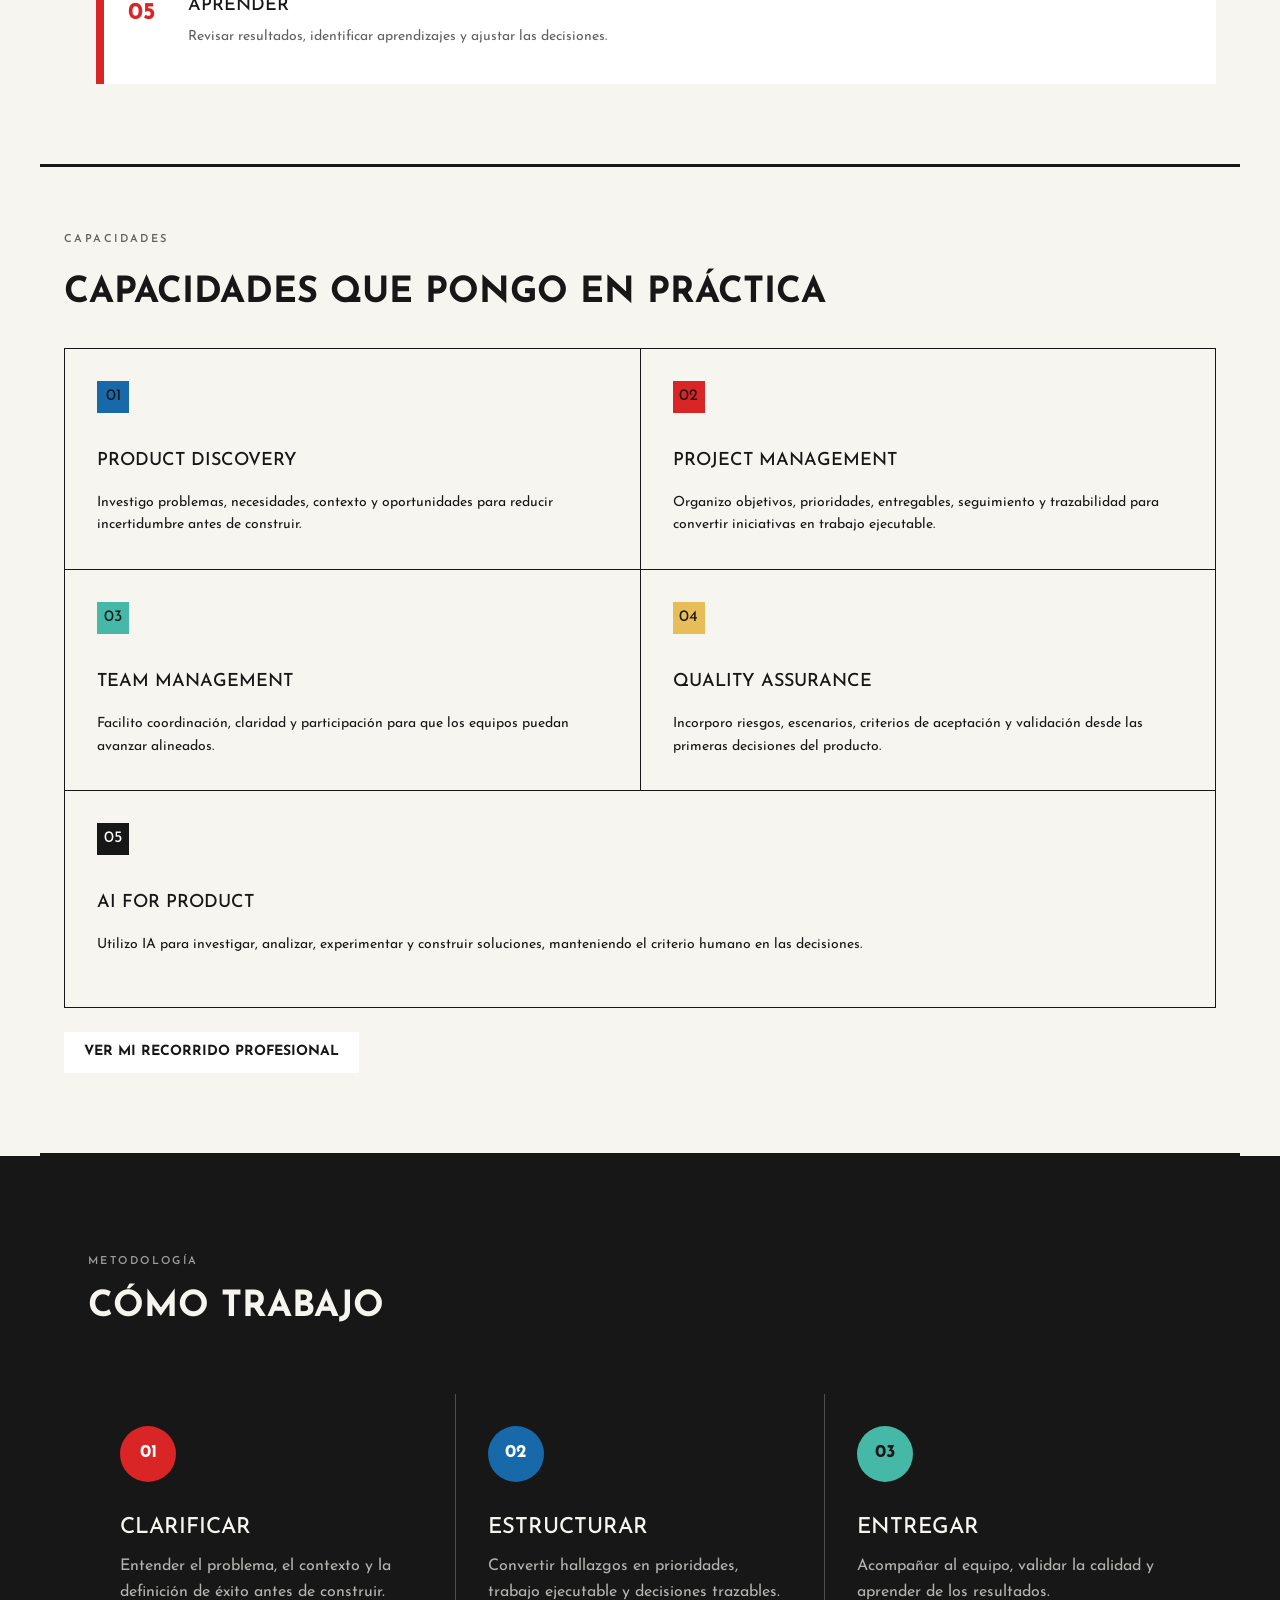
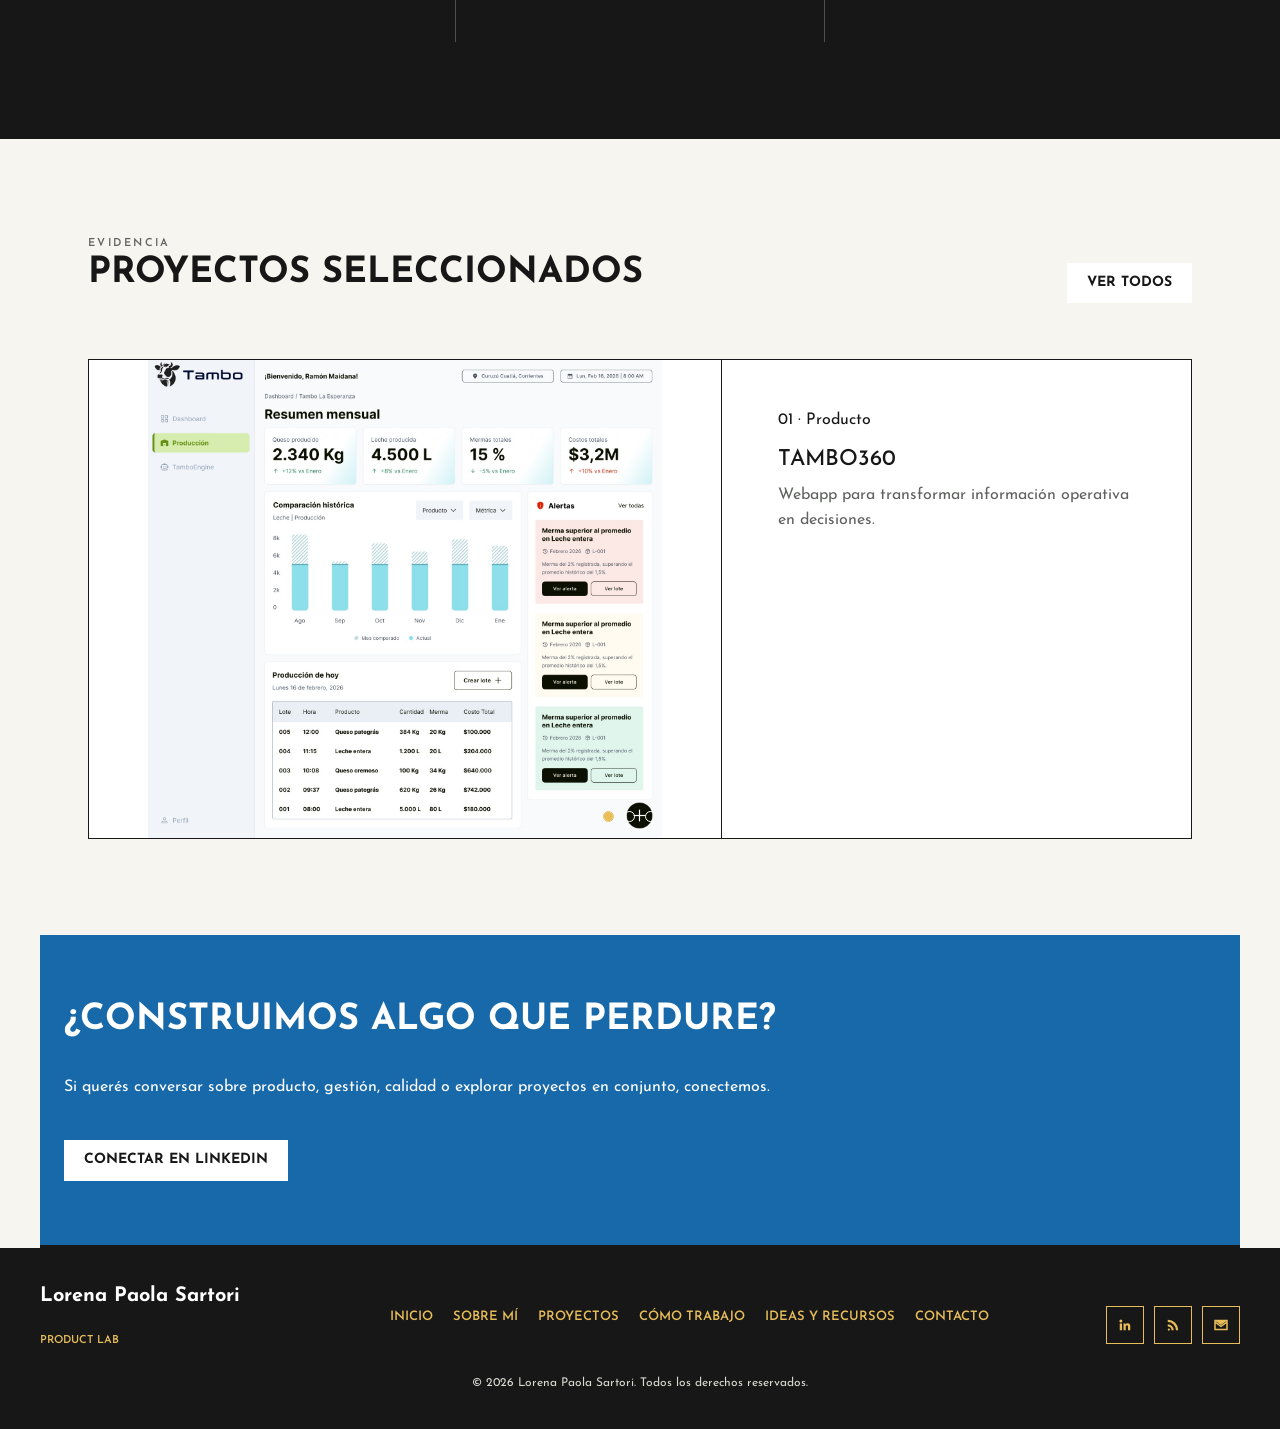
==== commit 5896105a: "Improve on-page SEO and project content" ====
--- a/index.html
+++ b/index.html
@@ -4,8 +4,8 @@
 <head>
     <meta charset="UTF-8">
     <meta name="viewport" content="width=device-width, initial-scale=1.0">
-    <meta name="description" content="Lorena Paola Sartori | Product Project Manager. Conecto producto, proyectos, equipos, usuario y calidad para transformar problemas en soluciones.">
-    <title>Lorena Paola Sartori | Product Project Manager</title>
+    <meta name="description" content="Desarrollo web, QA y liderazgo de equipos en proyectos colaborativos. Conocé la experiencia de Lorena Paola Sartori en NoCountry y producto digital.">
+    <title>Desarrollo web, QA y producto digital | Lorena Paola Sartori — Team Leader</title>
 
     <link href="https://cdn.jsdelivr.net/npm/bootstrap@5.3.3/dist/css/bootstrap.min.css" rel="stylesheet" integrity="sha384-QWTKZyjpPEjISv5WaRU9OFeRpok6YctnYmDr5pNlyT2bRjXh0JMhjY6hW+ALEwIH" crossorigin="anonymous">
     <link rel="preconnect" href="https://fonts.googleapis.com">
@@ -20,7 +20,7 @@
         <nav class="navbar navbar-expand-lg site-navbar" aria-label="Navegación principal">
             <div class="container-fluid site-navbar-inner">
                 <a class="navbar-brand brand" href="./index.html" aria-label="Lorena Paola Sartori Product Lab">
-                    <img class="brand-logo" src="./imagenes/ponle-en-el-nombre-lorena-paola-sartori.png" alt="Lorena Paola Sartori Product Lab">
+                    <img class="brand-logo" src="./imagenes/logo-product-lab-lorena-paola-sartori.png" alt="Lorena Paola Sartori Product Lab">
                 </a>
                 <button class="navbar-toggler" type="button" data-bs-toggle="collapse" data-bs-target="#main-navigation" aria-controls="main-navigation" aria-expanded="false" aria-label="Abrir navegación"><span class="navbar-toggler-icon"></span></button>
                 <div class="collapse navbar-collapse" id="main-navigation">
@@ -42,15 +42,15 @@
         <!-- HERO -->
         <section class="page-section hero-section" data-aos="fade-up">
             <div class="hero-content">
-                <h1 class="page-title">Conecto<br><span class="highlight-red">Producto<br>y Calidad</span></h1>
-                <p>Trabajo en la intersección entre producto, proyectos, equipos, usuario y calidad para transformar problemas en soluciones que puedan construirse, validarse y evolucionar.</p>
+                <h1 class="page-title">Desarrollo web y QA<br><span class="highlight-red">para productos digitales</span></h1>
+                <p>Combino desarrollo web, QA y gestión de producto digital. En equipos colaborativos también asumí responsabilidades de Team Leader para transformar problemas en soluciones que puedan construirse, validarse y evolucionar.</p>
                 <div class="hero-actions">
                     <a href="./pages/proyectos.html" class="header-action">Ver proyectos</a>
                     <a href="./pages/como-trabajo.html" class="header-action">Conocer cómo trabajo</a>
                 </div>
             </div>
             <figure class="hero-image">
-                <img src="./imagenes/hero.png" alt="Representación geométrica con círculos y cuadrados de colores: rojo, azul, amarillo, verde agua y negro">
+                <img src="./imagenes/equipo-colaborando-producto-digital.png" alt="Equipo de producto colaborando frente a un tablero con notas y diagramas">
                 <figcaption class="metadata">Piensa · Construye · Aprende · Comparte</figcaption>
             </figure>
         </section>
@@ -113,7 +113,7 @@
                             <a class="selected-project-slide" href="./pages/proyectos.html#bit"><img src="./imagenes/bit.jpeg" alt="Captura del proyecto BiT"><div><span class="project-card-label label-red">02 · QA</span><h3>BiT</h3><p>Calidad integrada al ciclo de trabajo y a las decisiones de producto.</p></div></a>
                         </div>
                         <div class="carousel-item">
-                            <a class="selected-project-slide" href="./pages/proyectos.html#crm-ia"><img src="./imagenes/crm.jpeg" alt="Captura del proyecto CRM con inteligencia artificial"><div><span class="project-card-label label-teal">03 · Delivery</span><h3>CRM + IA</h3><p>Organización del trabajo y trazabilidad con experimentación de IA.</p></div></a>
+                            <a class="selected-project-slide" href="./pages/proyectos.html#crm-ia"><img src="./imagenes/crm-inteligencia-artificial.jpeg" alt="Captura del proyecto CRM con inteligencia artificial"><div><span class="project-card-label label-teal">03 · Delivery</span><h3>CRM + IA</h3><p>Organización del trabajo y trazabilidad con experimentación de IA.</p></div></a>
                         </div>
                         <div class="carousel-item">
                             <a class="selected-project-slide" href="./pages/proyectos.html#tecniclick"><img src="./imagenes/tecniclick.jpeg" alt="Captura del proyecto Tecniclick"><div><span class="project-card-label label-yellow">04 · Discovery</span><h3>Tecniclick</h3><p>Proyecto de diseño UX/UI orientado a conectar usuarios.</p></div></a>
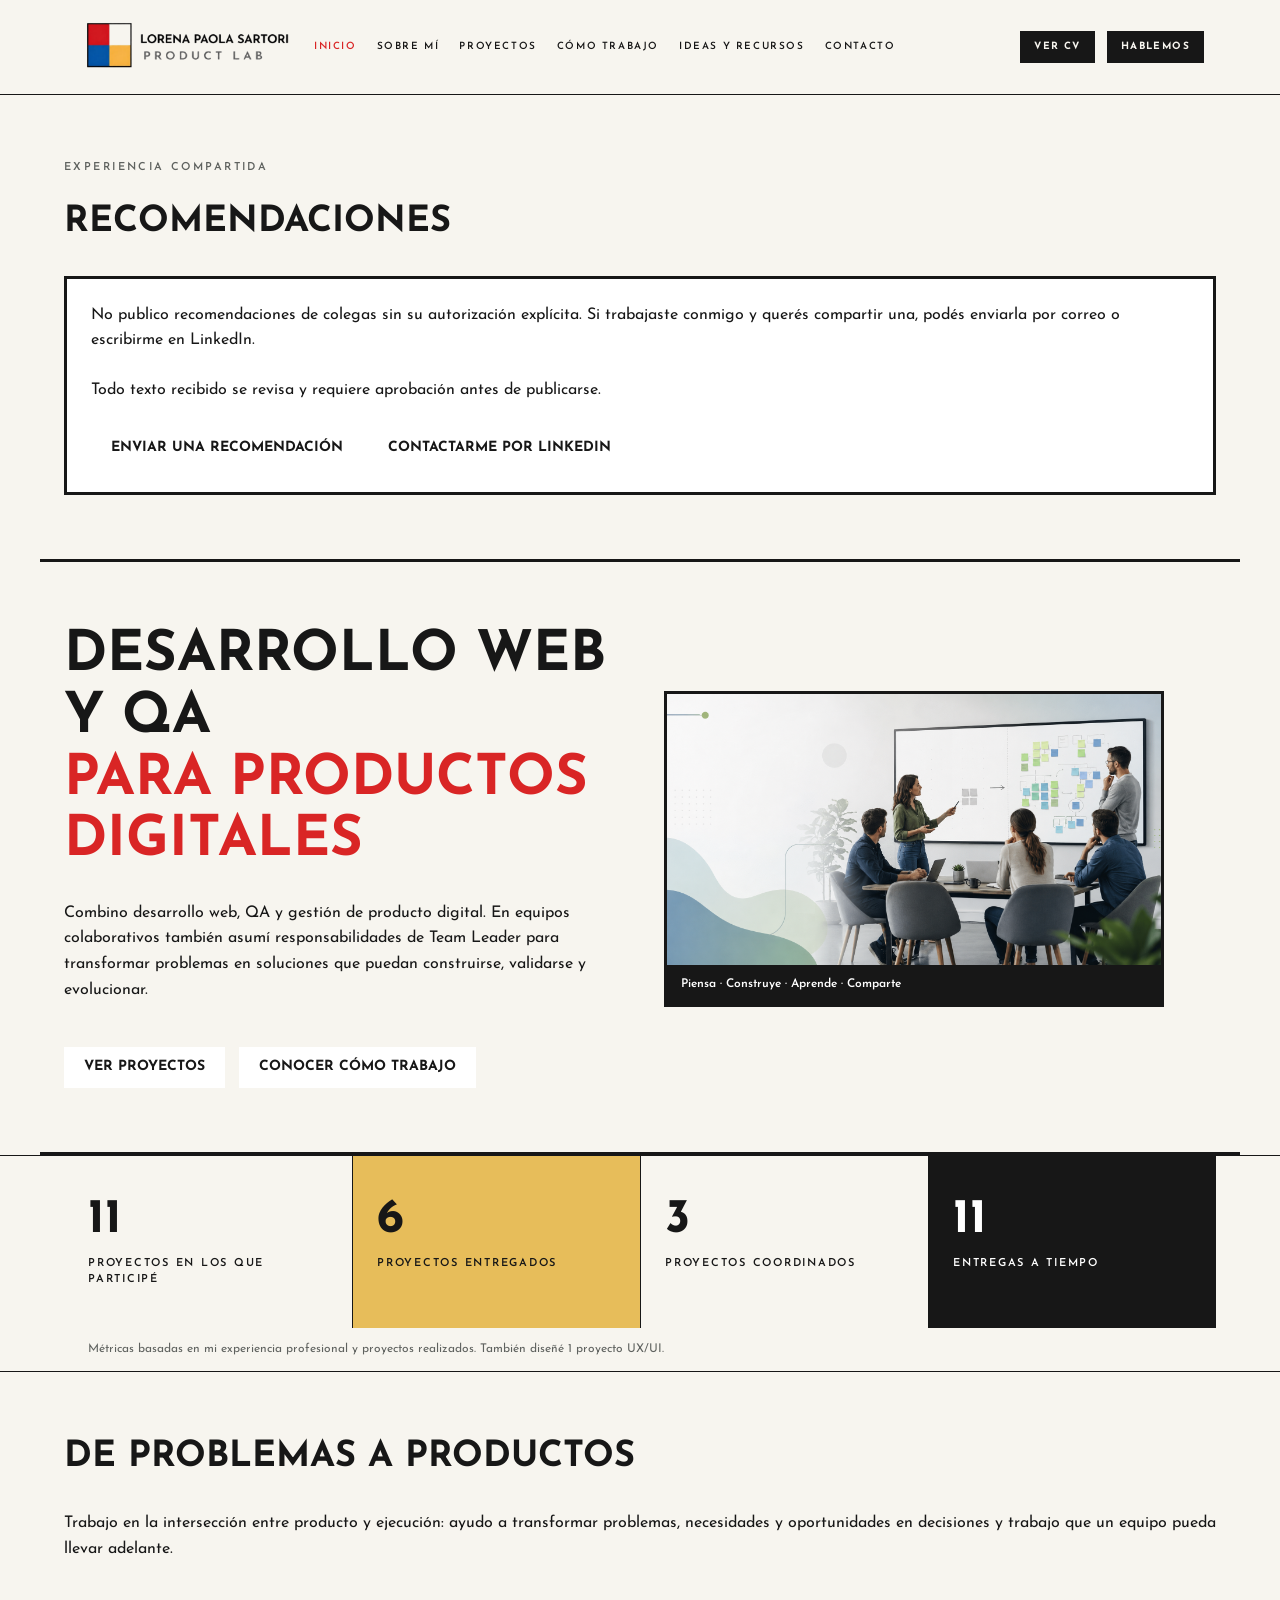
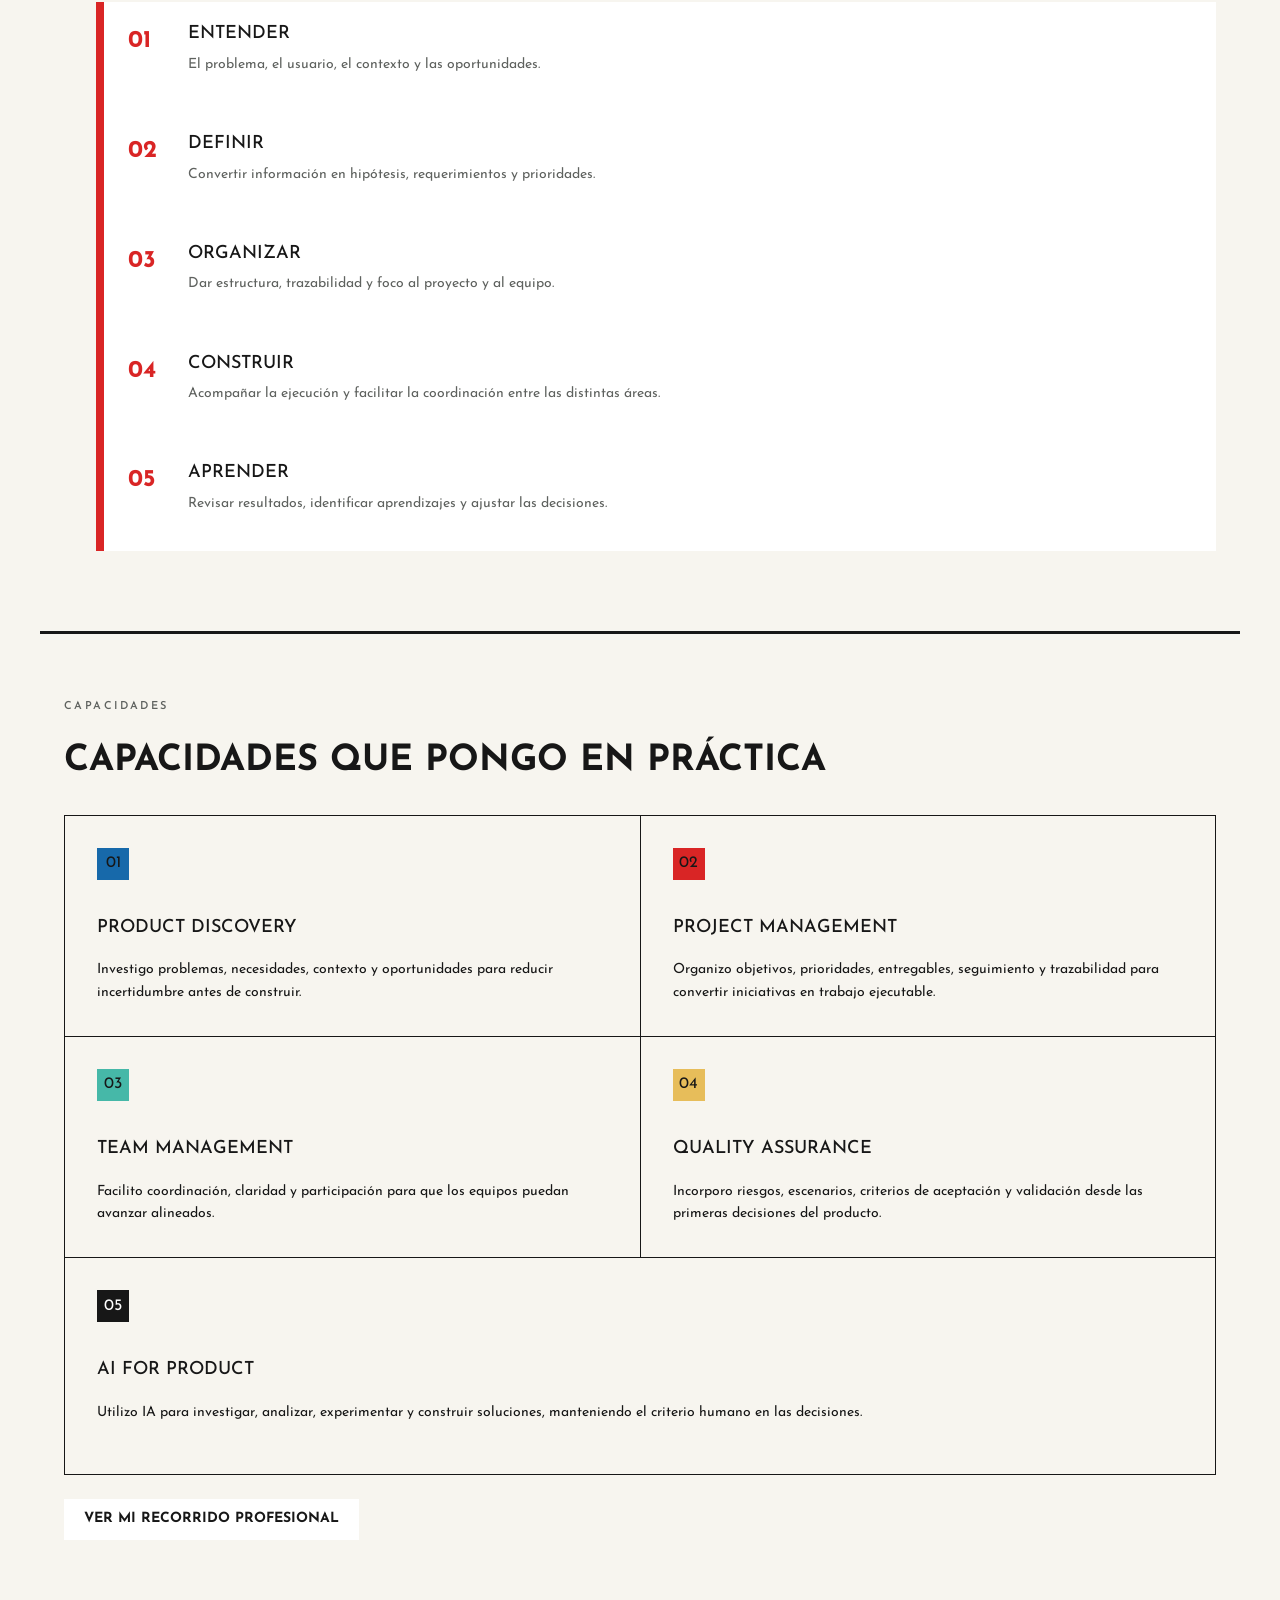
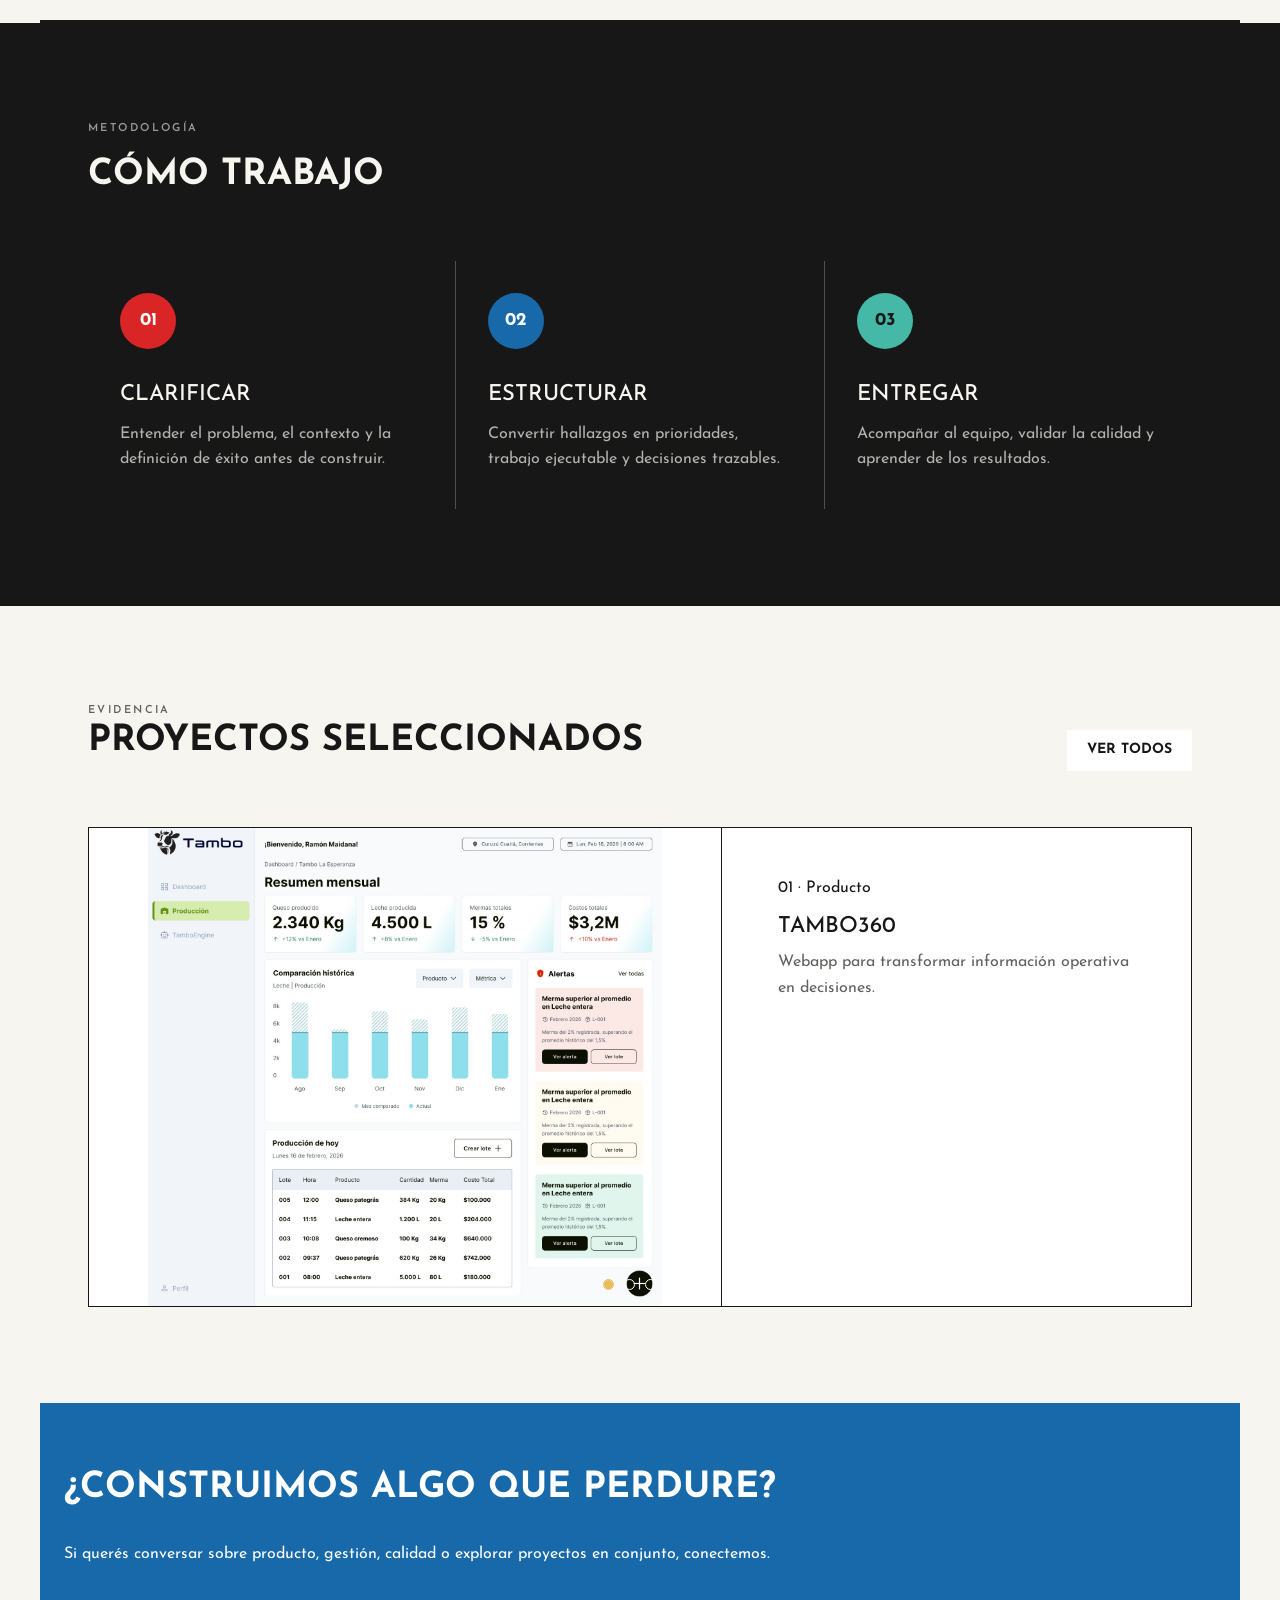
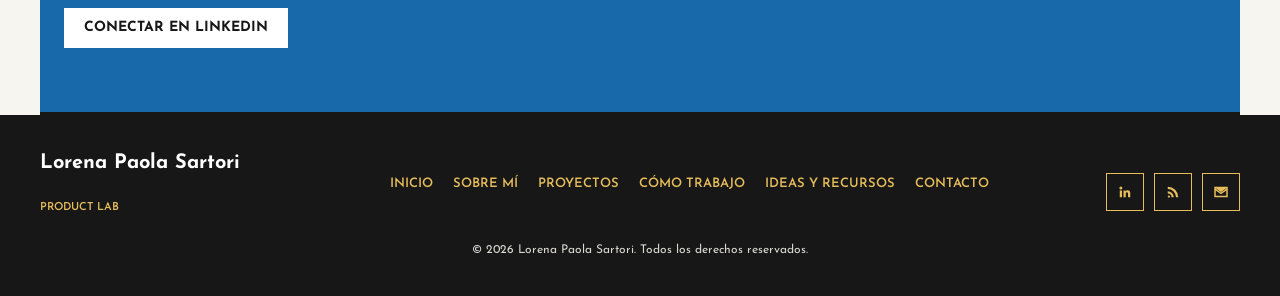
==== commit 2daaee88: "Add moderated recommendations contact section" ====
--- a/index.html
+++ b/index.html
@@ -98,7 +98,7 @@
                     <div><p class="eyebrow">Evidencia</p><h2 id="selected-projects-title" class="section-title">Proyectos seleccionados</h2></div>
                     <a href="./pages/proyectos.html#proyectos-destacados" class="header-action selected-projects-link">Ver todos</a>
                 </div>
-                <div id="selected-projects-carousel" class="carousel slide selected-project-carousel" data-bs-ride="carousel">
+                <div id="selected-projects-carousel" class="carousel slide selected-project-carousel" role="region" aria-roledescription="carrusel" aria-label="Proyectos destacados">
                     <div class="carousel-indicators">
                         <button type="button" data-bs-target="#selected-projects-carousel" data-bs-slide-to="0" class="active" aria-current="true" aria-label="Ver Tambo360"></button>
                         <button type="button" data-bs-target="#selected-projects-carousel" data-bs-slide-to="1" aria-label="Ver BiT"></button>
@@ -208,6 +208,19 @@
             </div>
             </div>
             <p><a href="./pages/sobre-mi.html" class="header-action">Ver mi recorrido profesional</a></p>
+        </section>
+
+        <section class="page-section recommendations-section" aria-labelledby="recommendations-title" data-aos="fade-up">
+            <p class="eyebrow">Experiencia compartida</p>
+            <h2 id="recommendations-title" class="section-title">Recomendaciones</h2>
+            <article class="project-card recommendations-empty-state">
+                <p>No publico recomendaciones de colegas sin su autorización explícita. Si trabajaste conmigo y querés compartir una, podés enviarla por correo o escribirme en LinkedIn.</p>
+                <p>Todo texto recibido se revisa y requiere aprobación antes de publicarse.</p>
+                <p>
+                    <a class="header-action" href="mailto:lorenapaolasartori.it@gmail.com?subject=Recomendaci%C3%B3n%20profesional">Enviar una recomendación</a>
+                    <a class="header-action" href="https://www.linkedin.com/in/lorena-paola-sartori-pm/" target="_blank" rel="noopener noreferrer">Contactarme por LinkedIn</a>
+                </p>
+            </article>
         </section>
 
         <!-- CONTACTO -->
--- a/style/styles.css
+++ b/style/styles.css
@@ -112,7 +112,7 @@
 }
 .site-body a:focus-visible,
 .site-body button:focus-visible {
-  outline: 2px solid #E7BD5A;
+  outline: 2px solid currentColor;
   outline-offset: 3px;
 }
 .site-body a:active,
@@ -695,7 +695,7 @@
 }
 
 .card-teal {
-  color: #FFFFFF;
+  color: #171717;
   background-color: #46B8A8;
 }
 
@@ -713,11 +713,14 @@
 .card-blue p,
 .card-red h3,
 .card-red p,
-.card-teal h3,
-.card-teal p,
 .card-black h3,
 .card-black p {
   color: #FFFFFF;
+}
+
+.card-teal h3,
+.card-teal p {
+  color: #171717;
 }
 
 .journey-yellow,
@@ -841,7 +844,7 @@
 }
 
 .tag-teal {
-  color: #FFFFFF;
+  color: #171717;
   background-color: #46B8A8;
   border-color: #46B8A8;
 }
@@ -904,8 +907,11 @@
 }
 
 .inner-page .page-title {
+  width: 100%;
+  min-width: 0;
   max-width: 900px;
-  font-size: clamp(2.5rem, 14vw, 4rem);
+  font-size: clamp(2.5rem, 10vw, 56px);
+  overflow-wrap: anywhere;
 }
 
 .inner-page .project-card {
@@ -1215,9 +1221,6 @@
   .inner-page .page-section:first-child {
     padding-top: 80px;
   }
-  .inner-page .page-title {
-    font-size: clamp(3rem, 8vw, 6rem);
-  }
   .inner-page.work-page ol .project-card {
     width: calc(100% - 72px);
     padding: 24px;
@@ -1406,6 +1409,7 @@
 }
 
 .resources-page .resource-grid li:nth-child(4n+2) {
+  color: #171717;
   background-color: #46B8A8;
 }
 
@@ -1489,6 +1493,11 @@
 .resources-page .resource-grid li:nth-child(4) strong,
 .resources-page .resource-grid li:nth-child(4) span {
   color: #FFFFFF;
+}
+
+.resources-page .resource-grid li:nth-child(2) strong,
+.resources-page .resource-grid li:nth-child(2) span {
+  color: #171717;
 }
 
 @media (min-width: 768px) {
@@ -1575,7 +1584,7 @@
 .contact-page .contact-section .page-title {
   grid-area: title;
   color: #171717;
-  font-size: clamp(3rem, 12vw, 6rem);
+  font-size: clamp(2.5rem, 10vw, 56px);
 }
 
 .contact-page .contact-section > p:not(.eyebrow) {
@@ -1865,7 +1874,7 @@
   transition: all 0.3s ease;
 }
 .site-navbar .nav-link:hover, .site-navbar .nav-link:focus {
-  color: #E7BD5A;
+  color: #D92525;
 }
 .site-navbar .nav-link.active, .site-navbar .nav-link[aria-current=page] {
   color: #D92525;
@@ -2034,16 +2043,16 @@
 .btn {
   display: inline-block;
   padding: 10px 18px;
-  color: #171717;
-  background-color: #FFFFFF;
   border: 2px solid #FFFFFF;
+  border-radius: 0;
   font-size: 14px;
   font-weight: 700;
   line-height: 1.2;
   text-align: center;
-  border-radius: 0;
   text-transform: uppercase;
   transition: all 0.3s ease;
+  color: #171717;
+  background-color: #FFFFFF;
 }
 .header-action:hover,
 .btn:hover {
@@ -2075,7 +2084,7 @@
 .site-navbar .nav-link:focus-visible,
 .footer-nav-list a:focus-visible,
 .gallery-carousel button:focus-visible {
-  outline: 2px solid #E7BD5A;
+  outline: 2px solid currentColor;
   outline-offset: 3px;
 }
 
@@ -2152,7 +2161,7 @@
 }
 
 .card-teal {
-  color: #FFFFFF;
+  color: #171717;
   background-color: #46B8A8;
 }
 
@@ -2170,11 +2179,14 @@
 .card-blue p,
 .card-red h3,
 .card-red p,
-.card-teal h3,
-.card-teal p,
 .card-black h3,
 .card-black p {
   color: #FFFFFF;
+}
+
+.card-teal h3,
+.card-teal p {
+  color: #171717;
 }
 
 .selected-project-card h3 {
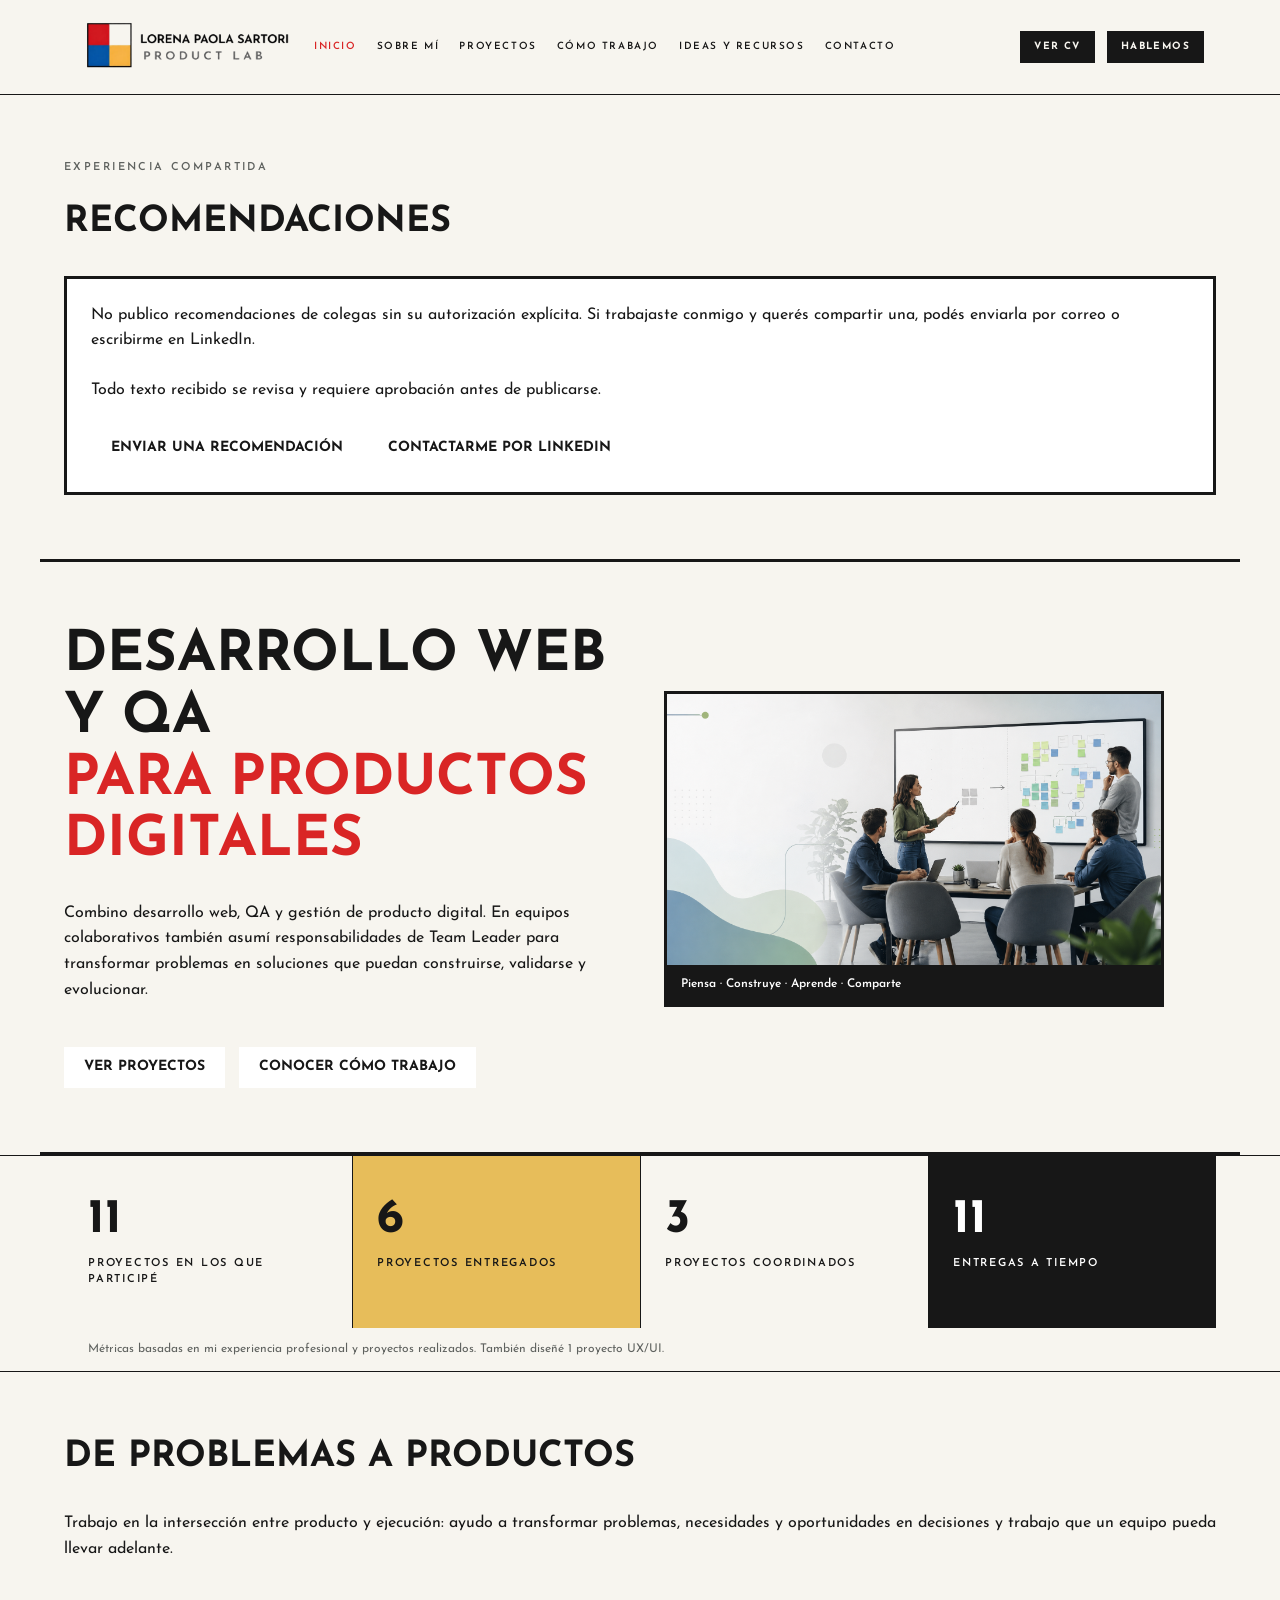
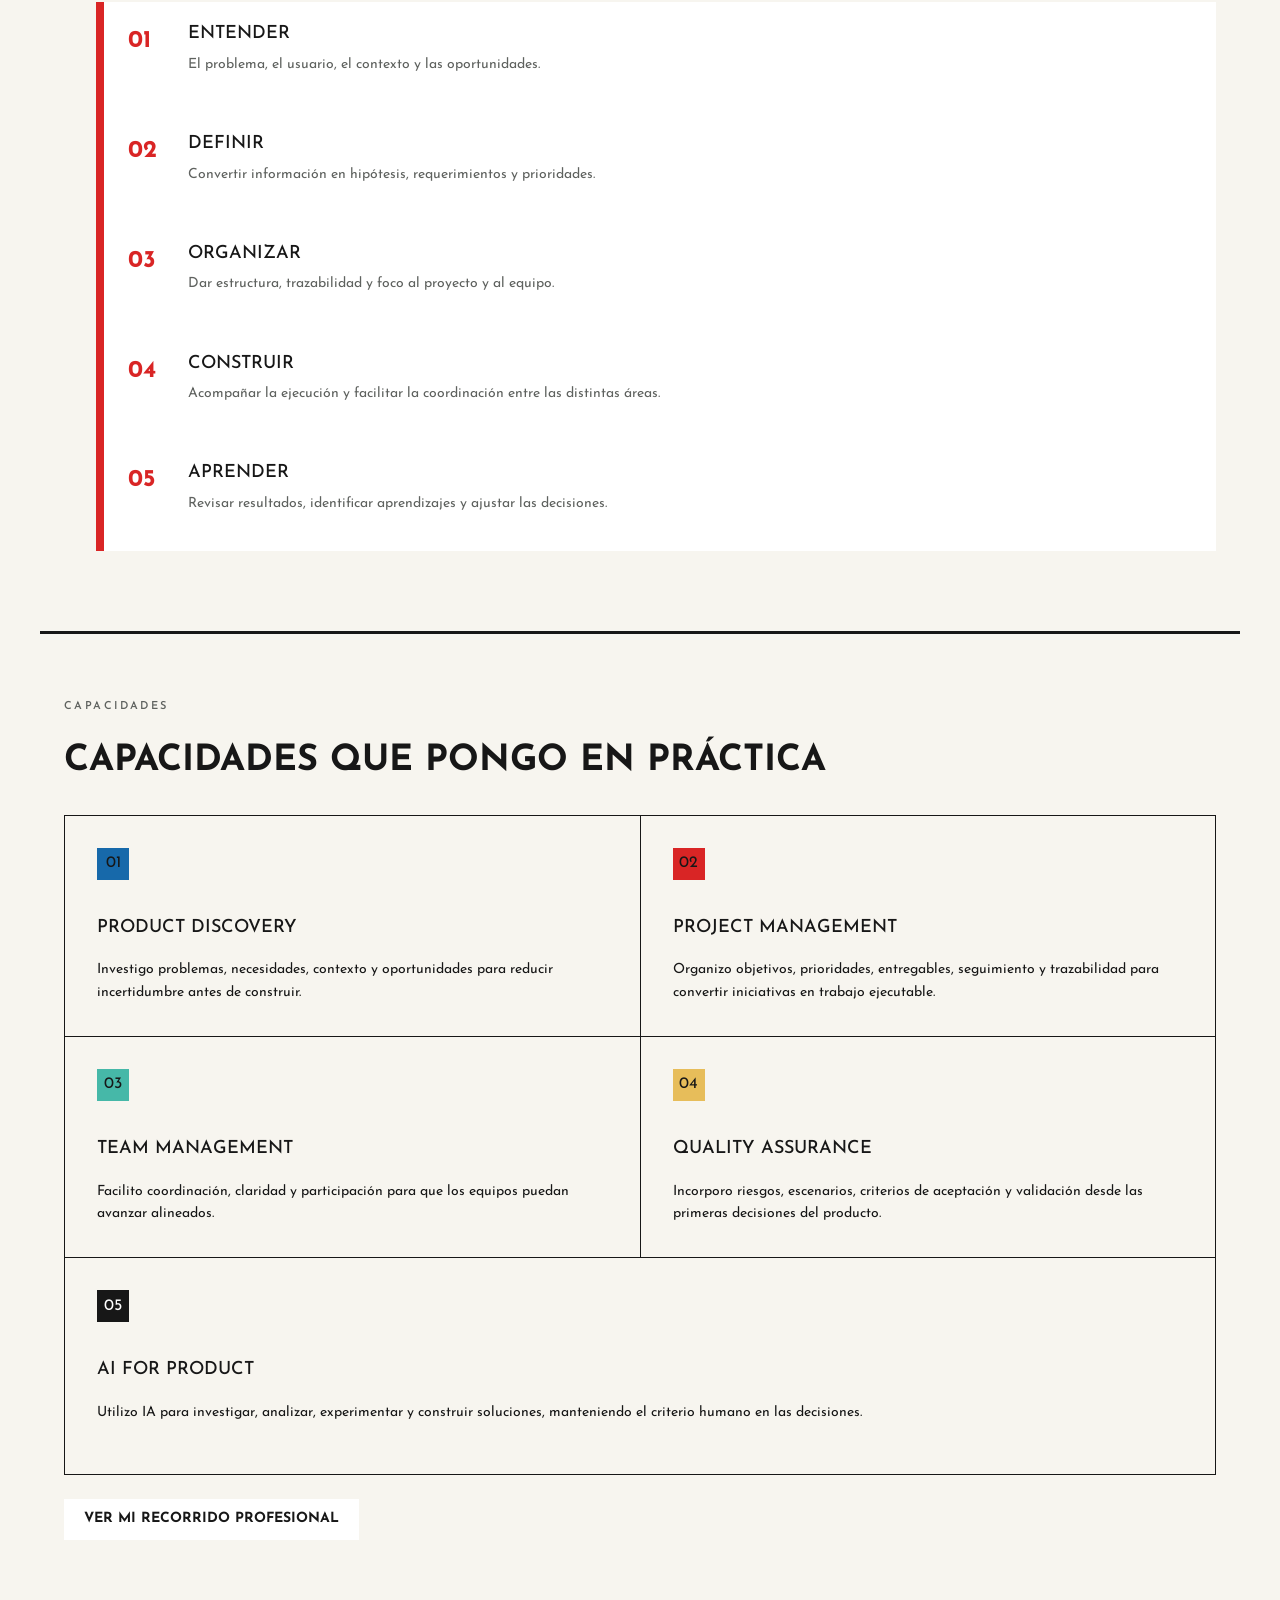
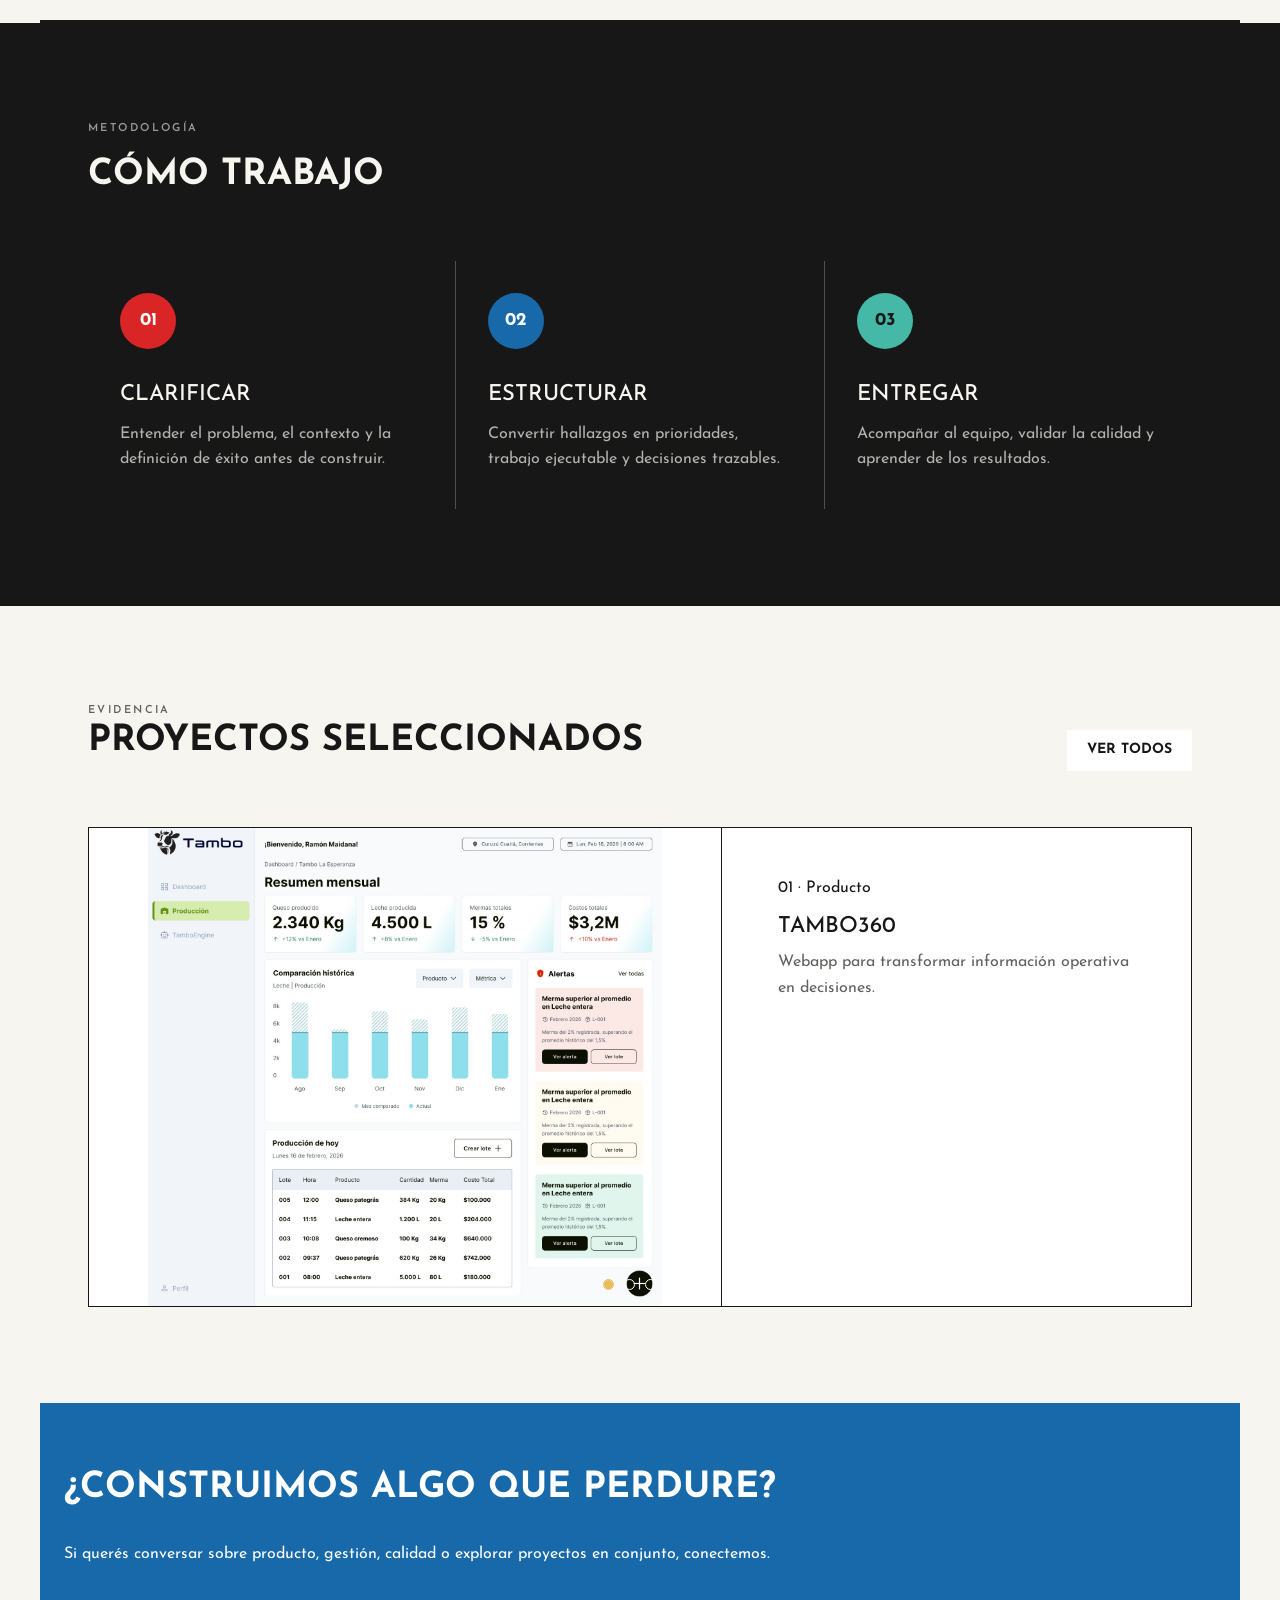
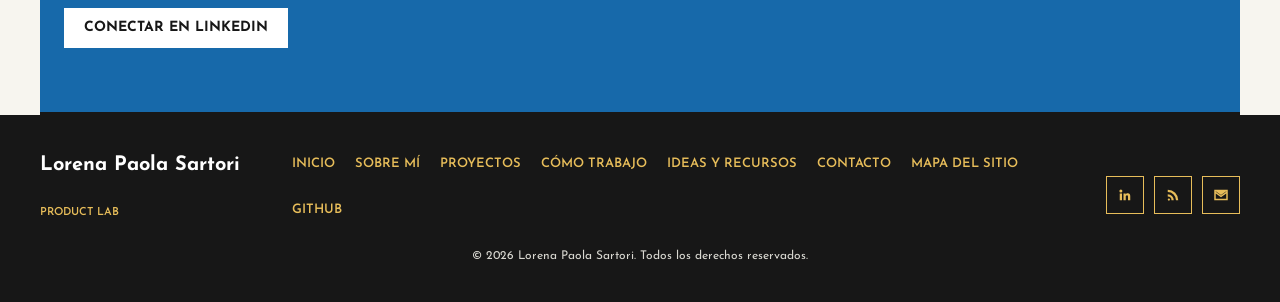
==== commit 01c420c8: "Link site sections and professional profiles" ====
--- a/index.html
+++ b/index.html
@@ -245,6 +245,8 @@
                     <li><a href="./pages/como-trabajo.html">Cómo trabajo</a></li>
                     <li><a href="./pages/ideas-recursos.html">Ideas y Recursos</a></li>
                     <li><a href="./pages/contacto.html">Contacto</a></li>
+                    <li><a href="./mapa-del-sitio.html">Mapa del sitio</a></li>
+                    <li><a href="https://github.com/Anonimus201990" target="_blank" rel="noopener noreferrer">GitHub</a></li>
                 </ul>
             </nav>
 
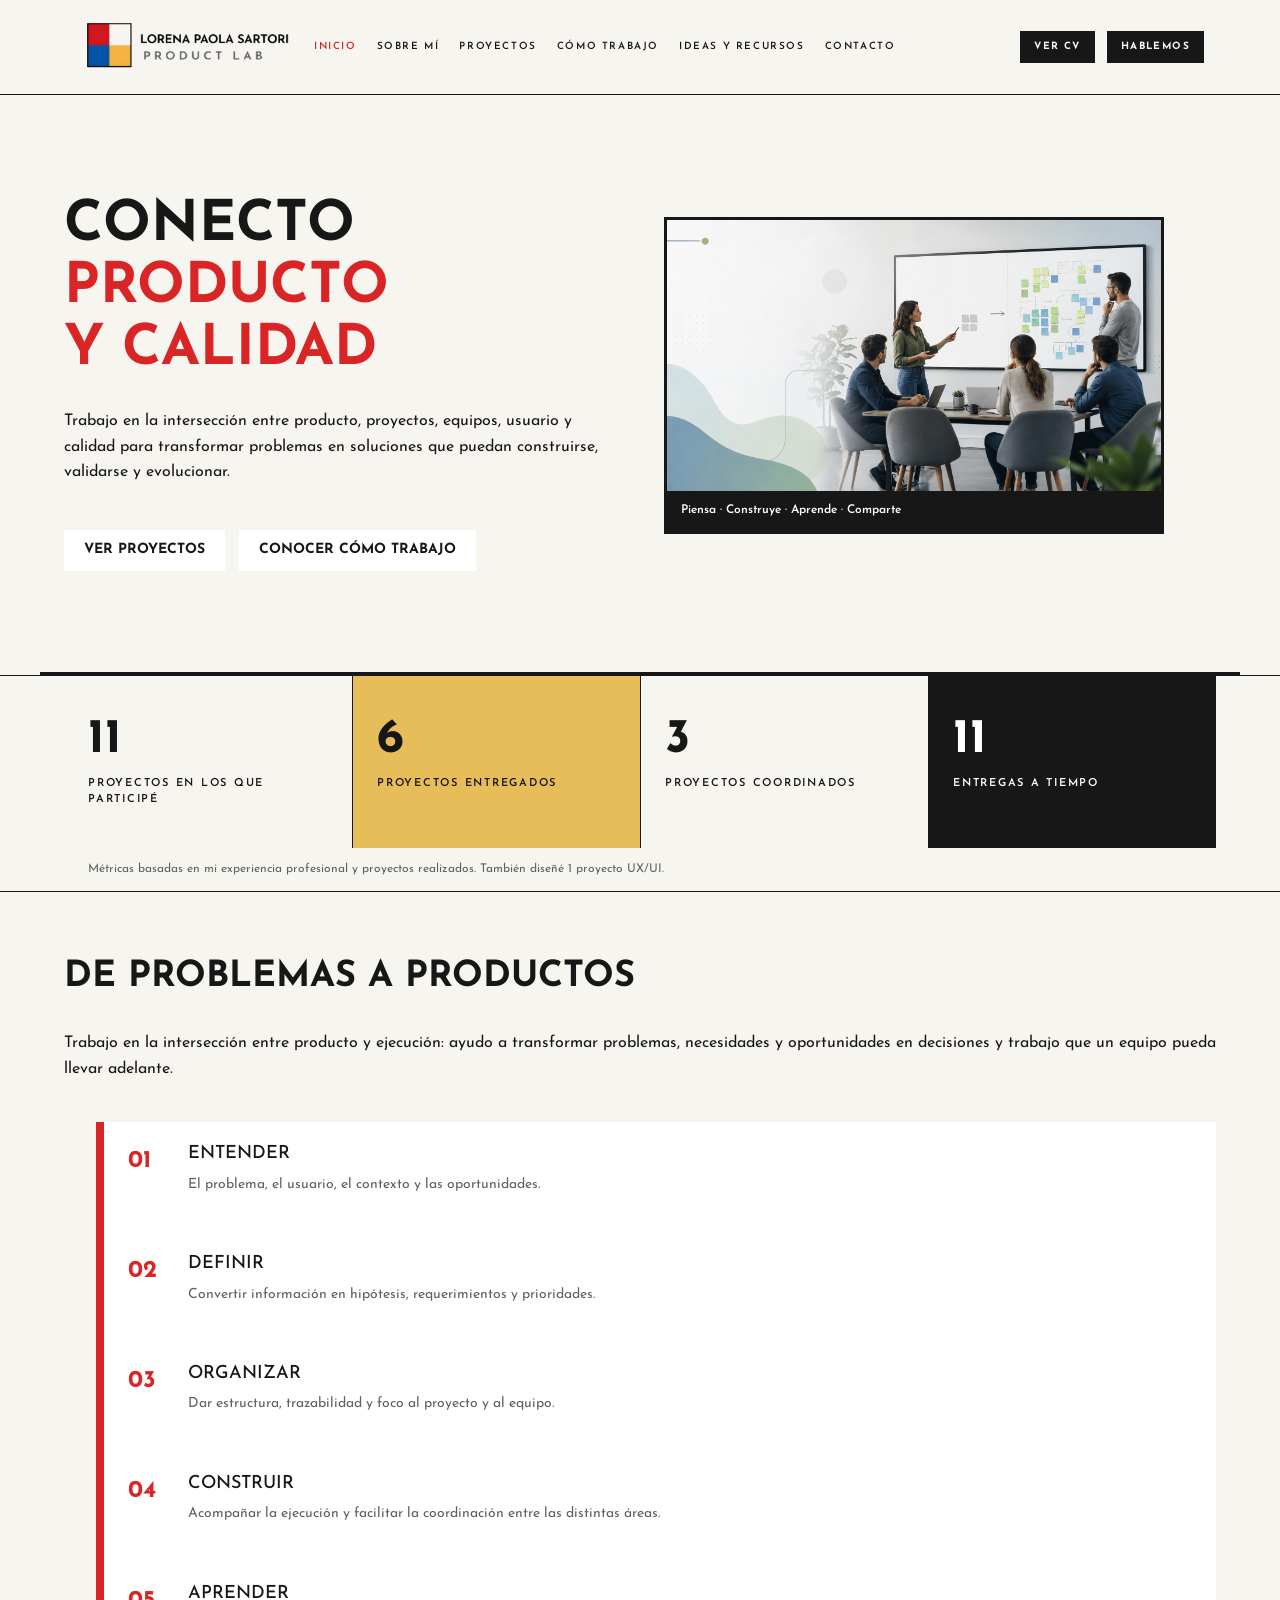
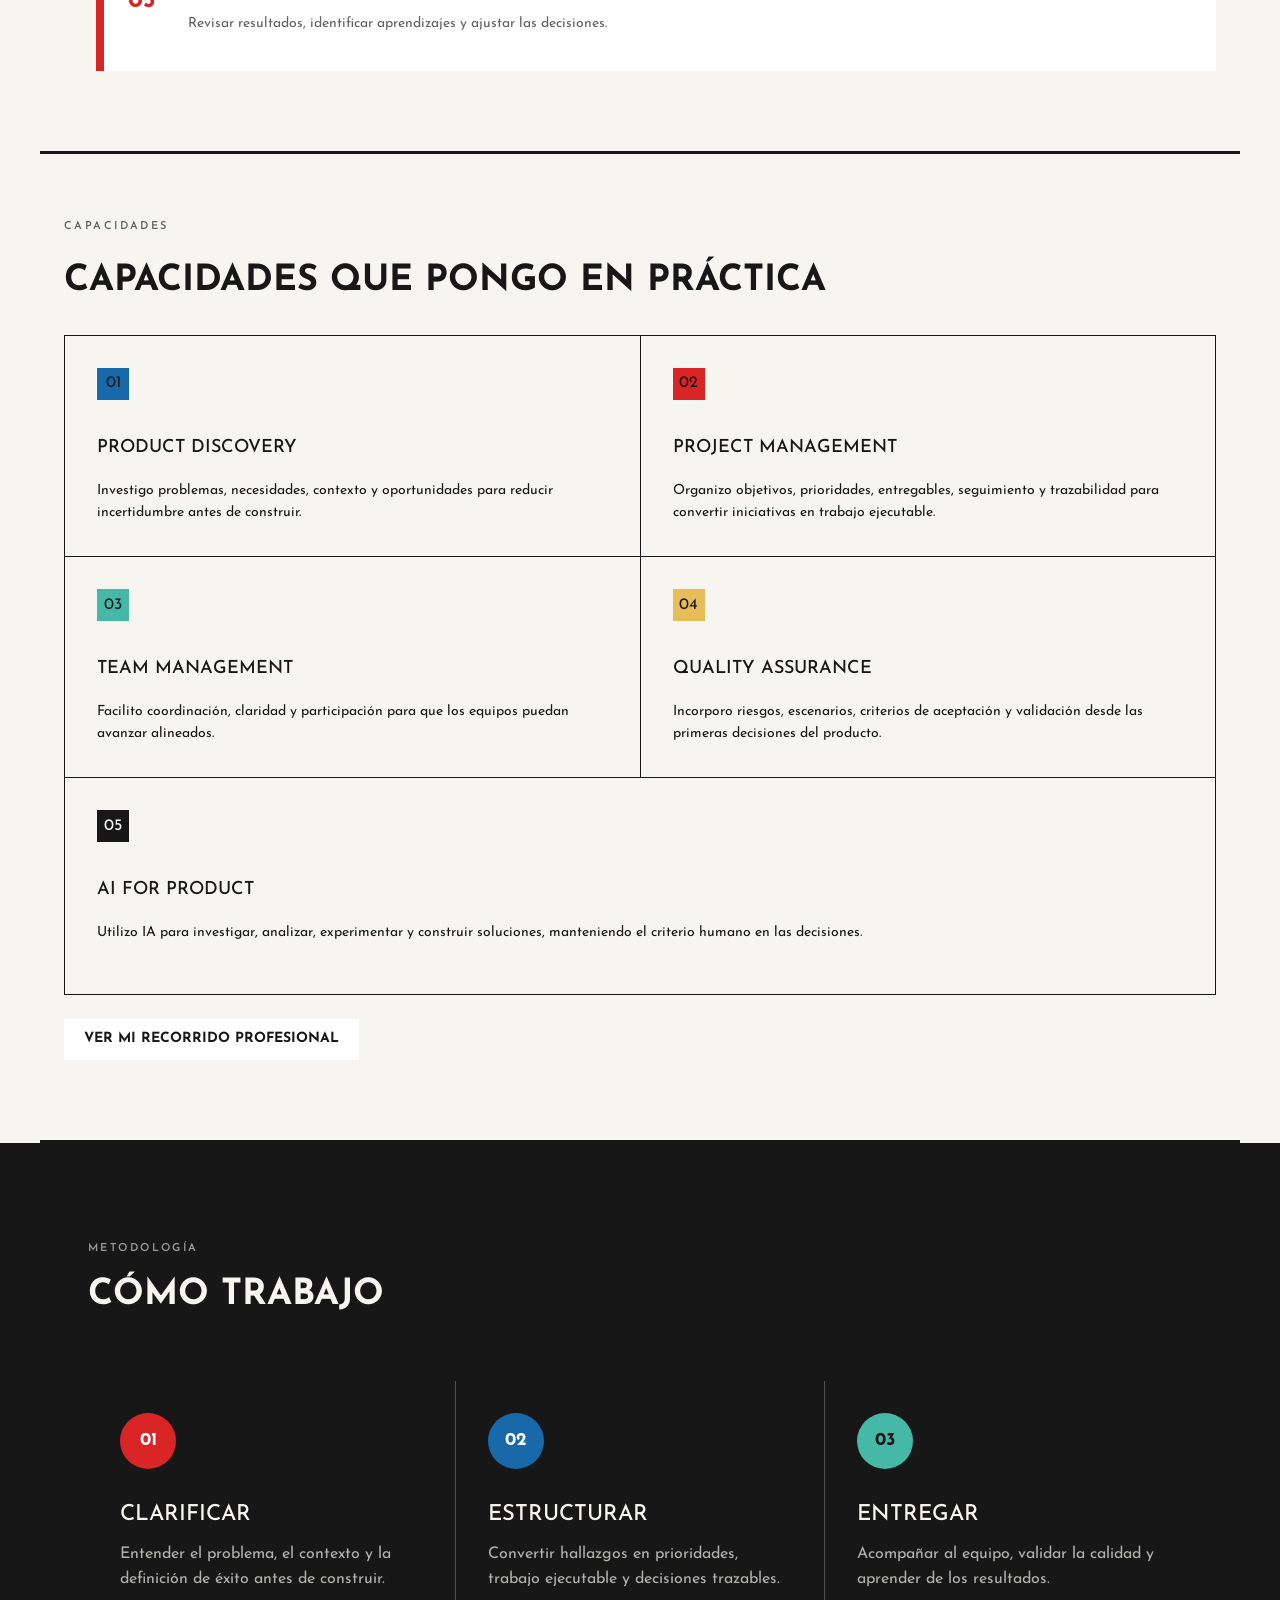
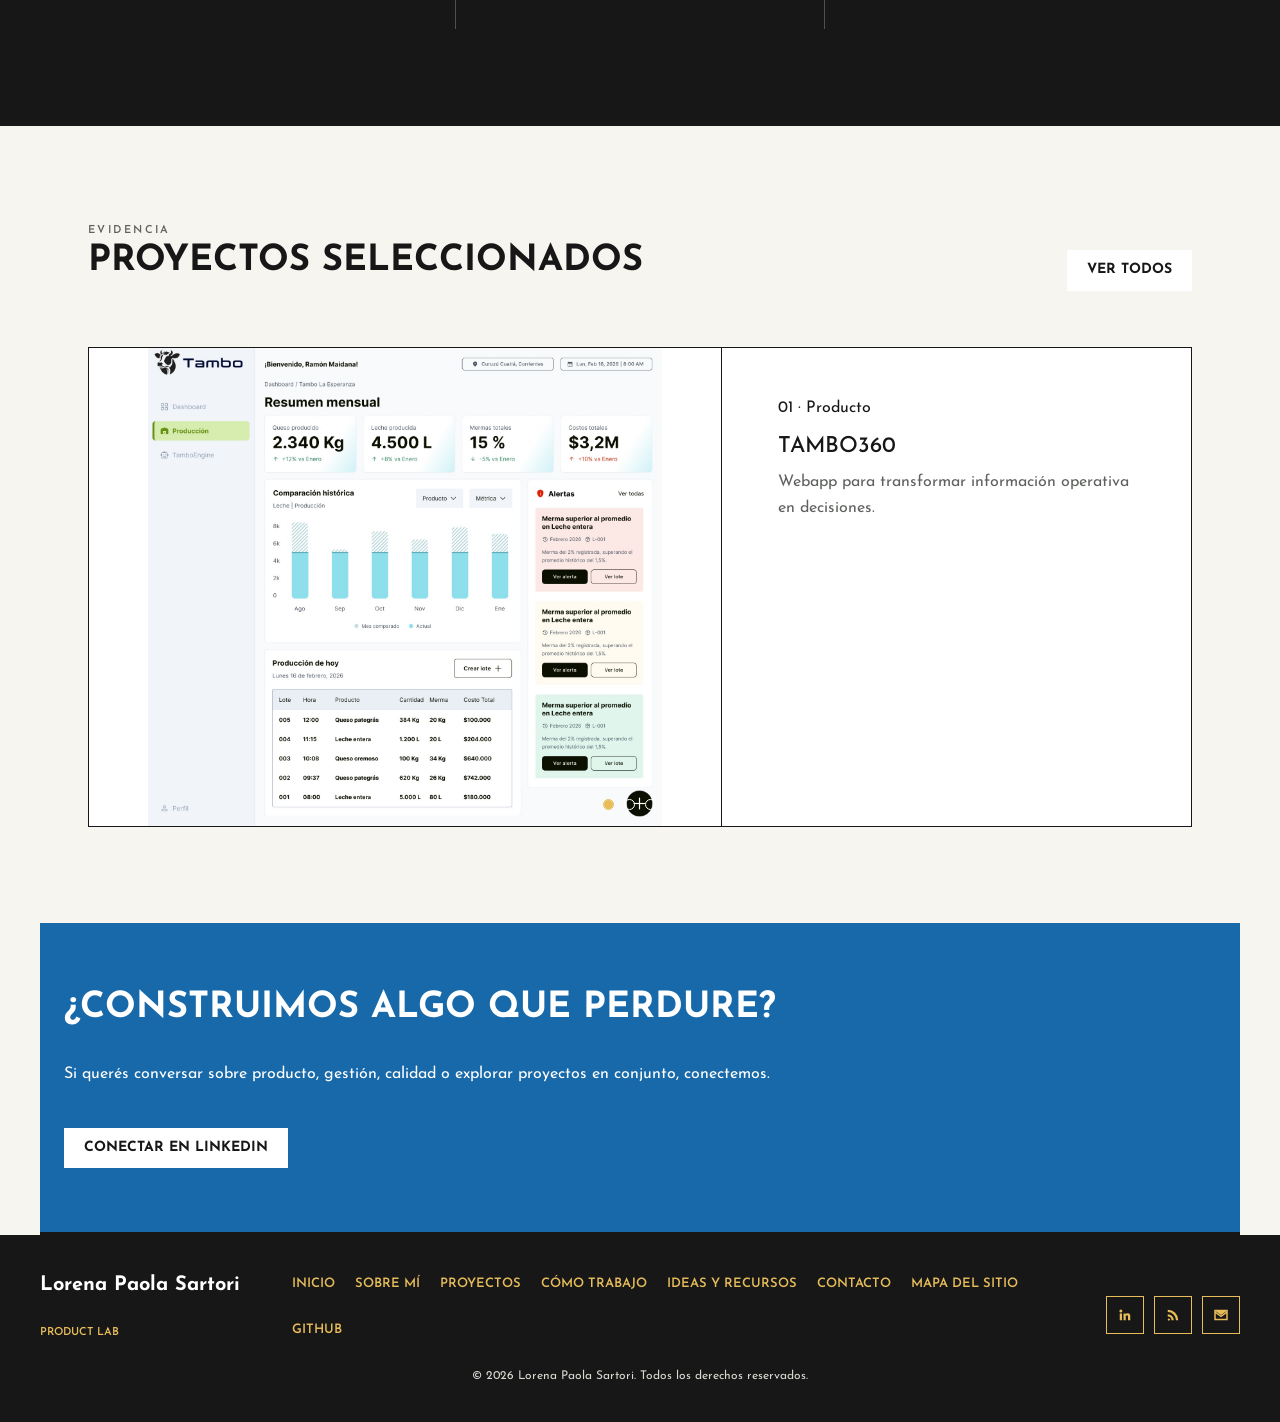
==== commit 1a14925e: "Restore PM and QA portfolio profile content" ====
--- a/index.html
+++ b/index.html
@@ -4,8 +4,8 @@
 <head>
     <meta charset="UTF-8">
     <meta name="viewport" content="width=device-width, initial-scale=1.0">
-    <meta name="description" content="Desarrollo web, QA y liderazgo de equipos en proyectos colaborativos. Conocé la experiencia de Lorena Paola Sartori en NoCountry y producto digital.">
-    <title>Desarrollo web, QA y producto digital | Lorena Paola Sartori — Team Leader</title>
+    <meta name="description" content="Lorena Paola Sartori, Product Project Manager y ex QA. Experiencia en gestión de proyectos, producto digital, calidad y liderazgo de equipos.">
+    <title>Product Project Manager | Lorena Paola Sartori — Gestión de producto y ex QA</title>
 
     <link href="https://cdn.jsdelivr.net/npm/bootstrap@5.3.3/dist/css/bootstrap.min.css" rel="stylesheet" integrity="sha384-QWTKZyjpPEjISv5WaRU9OFeRpok6YctnYmDr5pNlyT2bRjXh0JMhjY6hW+ALEwIH" crossorigin="anonymous">
     <link rel="preconnect" href="https://fonts.googleapis.com">
@@ -42,8 +42,8 @@
         <!-- HERO -->
         <section class="page-section hero-section" data-aos="fade-up">
             <div class="hero-content">
-                <h1 class="page-title">Desarrollo web y QA<br><span class="highlight-red">para productos digitales</span></h1>
-                <p>Combino desarrollo web, QA y gestión de producto digital. En equipos colaborativos también asumí responsabilidades de Team Leader para transformar problemas en soluciones que puedan construirse, validarse y evolucionar.</p>
+                <h1 class="page-title">Conecto<br><span class="highlight-red">Producto<br>y Calidad</span></h1>
+                <p>Trabajo en la intersección entre producto, proyectos, equipos, usuario y calidad para transformar problemas en soluciones que puedan construirse, validarse y evolucionar.</p>
                 <div class="hero-actions">
                     <a href="./pages/proyectos.html" class="header-action">Ver proyectos</a>
                     <a href="./pages/como-trabajo.html" class="header-action">Conocer cómo trabajo</a>
@@ -208,19 +208,6 @@
             </div>
             </div>
             <p><a href="./pages/sobre-mi.html" class="header-action">Ver mi recorrido profesional</a></p>
-        </section>
-
-        <section class="page-section recommendations-section" aria-labelledby="recommendations-title" data-aos="fade-up">
-            <p class="eyebrow">Experiencia compartida</p>
-            <h2 id="recommendations-title" class="section-title">Recomendaciones</h2>
-            <article class="project-card recommendations-empty-state">
-                <p>No publico recomendaciones de colegas sin su autorización explícita. Si trabajaste conmigo y querés compartir una, podés enviarla por correo o escribirme en LinkedIn.</p>
-                <p>Todo texto recibido se revisa y requiere aprobación antes de publicarse.</p>
-                <p>
-                    <a class="header-action" href="mailto:lorenapaolasartori.it@gmail.com?subject=Recomendaci%C3%B3n%20profesional">Enviar una recomendación</a>
-                    <a class="header-action" href="https://www.linkedin.com/in/lorena-paola-sartori-pm/" target="_blank" rel="noopener noreferrer">Contactarme por LinkedIn</a>
-                </p>
-            </article>
         </section>
 
         <!-- CONTACTO -->
--- a/style/styles.css
+++ b/style/styles.css
@@ -2328,3 +2328,120 @@
     height: 100%;
   }
 }
+
+.recommendations-track {
+  display: flex;
+  gap: 16px;
+  overflow-x: auto;
+  padding: 4px 4px 16px;
+  scroll-snap-type: x mandatory;
+  overscroll-behavior-x: contain;
+  scrollbar-color: #1769AA #F7F5EF;
+}
+
+.recommendations-track:focus-visible {
+  outline: 2px solid currentColor;
+  outline-offset: 3px;
+}
+
+.recommendation-slide {
+  flex: 0 0 100%;
+  scroll-snap-align: start;
+}
+
+.recommendation-figure {
+  display: flex;
+  flex-direction: column;
+  gap: 20px;
+  margin: 0;
+}
+
+.recommendation-figure blockquote {
+  display: flex;
+  flex-direction: column;
+  gap: 12px;
+  margin: 0;
+}
+
+.recommendation-figure blockquote p {
+  margin: 0;
+}
+
+.recommendation-author {
+  display: flex;
+  flex-direction: column;
+  align-items: flex-start;
+  gap: 4px;
+}
+
+.recommendation-author time,
+.recommendation-author span {
+  color: #5F625F;
+}
+
+.recommendation-author a,
+.recommendation-metric > a {
+  font-weight: 700;
+}
+
+.recommendation-themes {
+  display: flex;
+  flex-wrap: wrap;
+  gap: 8px;
+  margin-top: 20px;
+}
+
+.recommendation-themes span {
+  padding: 6px 12px;
+  color: #171717;
+  background-color: #F7F5EF;
+  border: 1px solid #171717;
+  font-size: 14px;
+  font-weight: 600;
+}
+
+.recommendation-invitation {
+  display: flex;
+  flex-direction: column;
+  align-items: flex-start;
+  gap: 12px;
+  margin-top: 24px;
+  padding: 24px;
+  background-color: #F7F5EF;
+  border-left: 6px solid #1769AA;
+}
+
+.recommendation-invitation p {
+  margin: 0;
+}
+
+.recommendation-metric {
+  display: flex;
+  flex-direction: column;
+  gap: 8px;
+  padding: 24px;
+  background-color: #FFFFFF;
+  border: 3px solid #171717;
+}
+
+.recommendation-metric p {
+  margin: 0;
+}
+
+.recommendation-count {
+  display: flex;
+  flex-wrap: wrap;
+  align-items: baseline;
+  gap: 12px;
+}
+
+.recommendation-count strong {
+  color: #1769AA;
+  font-size: clamp(2.5rem, 8vw, 4rem);
+  line-height: 1;
+}
+
+.recommendation-count span {
+  font-size: 1.25rem;
+  font-weight: 700;
+}
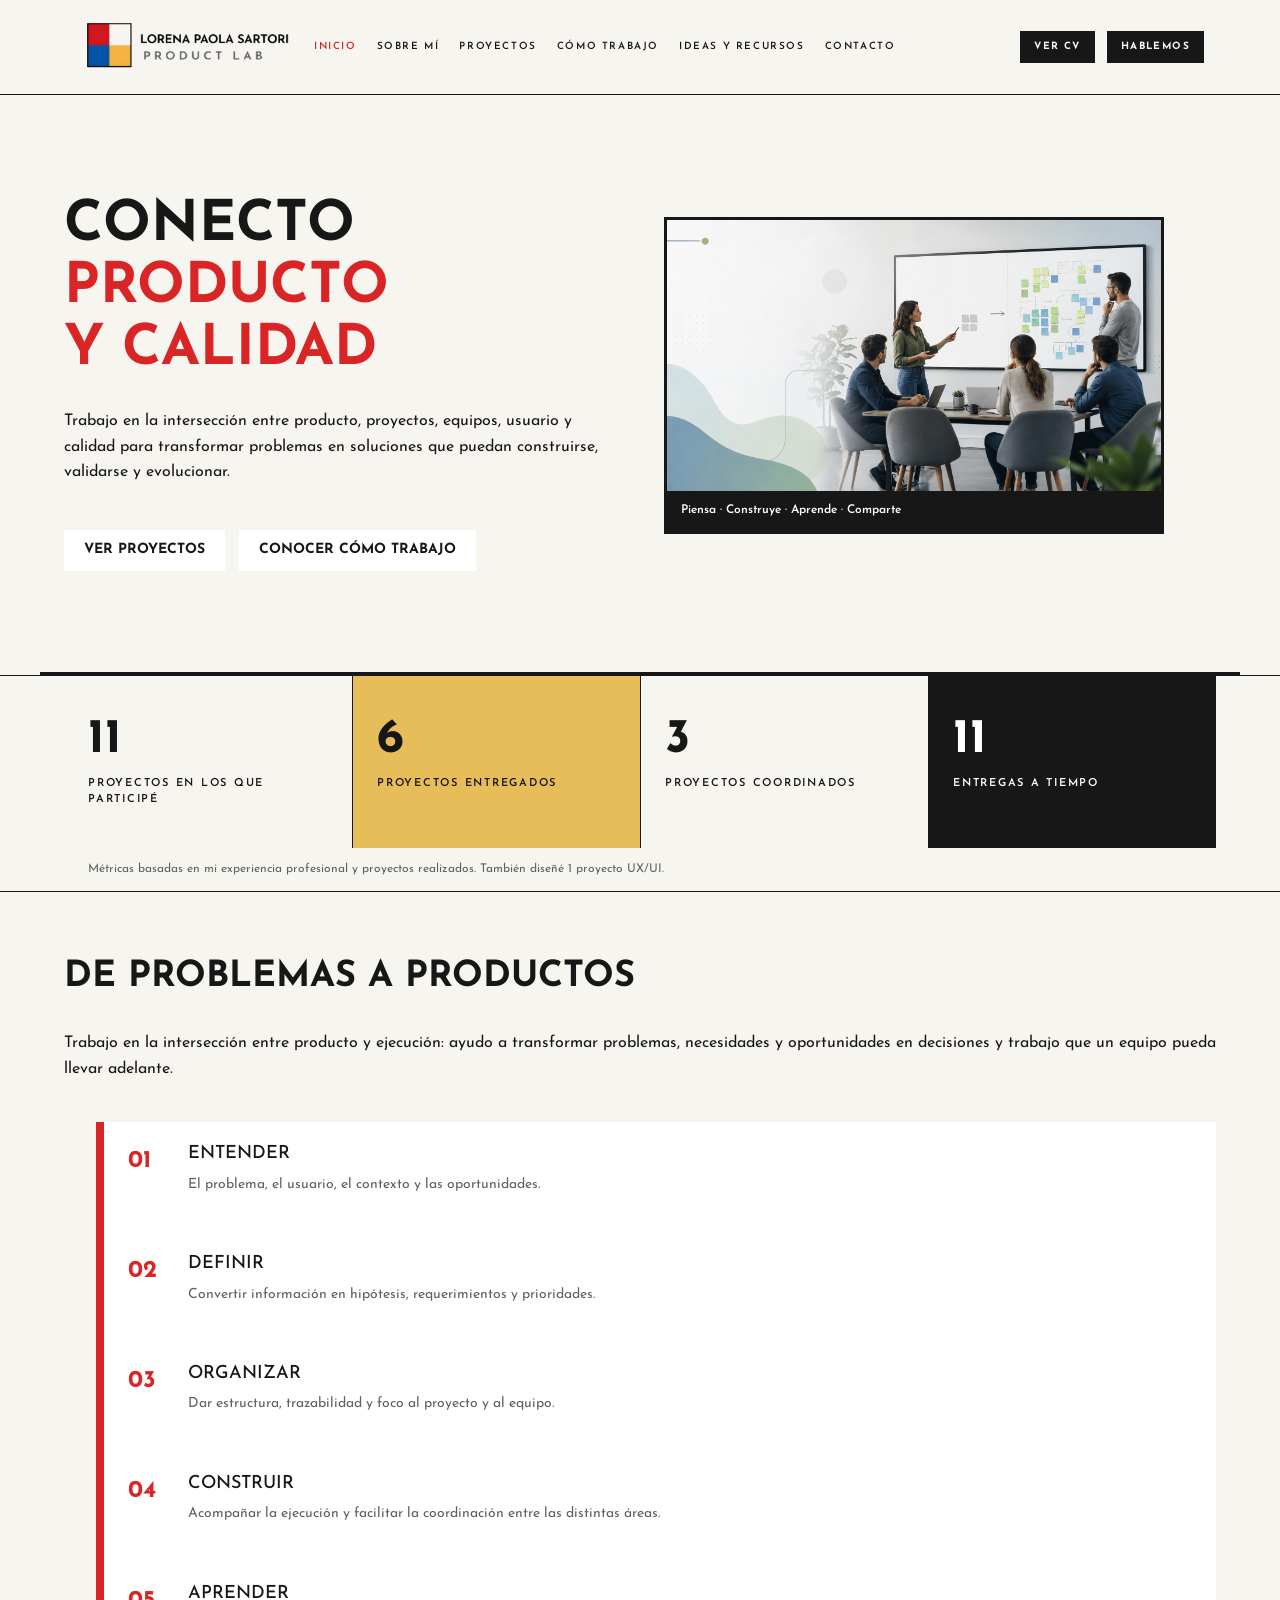
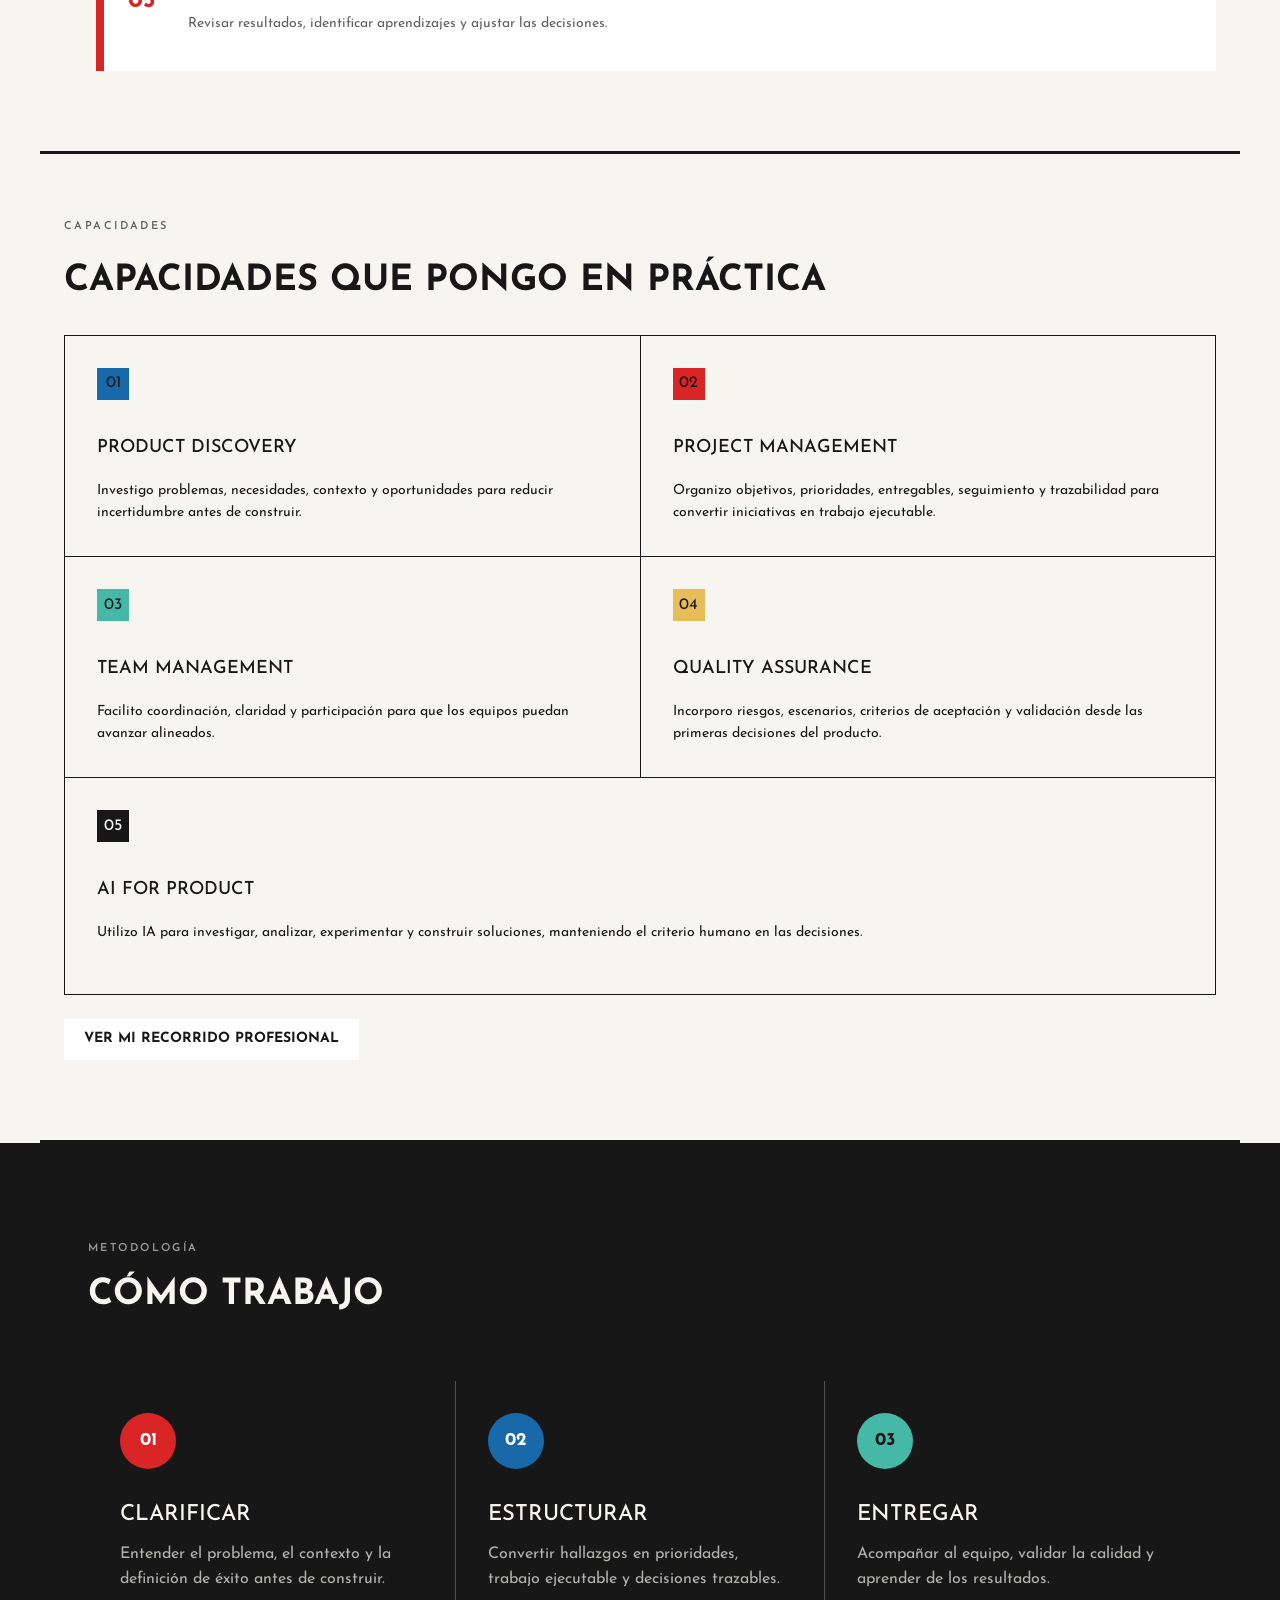
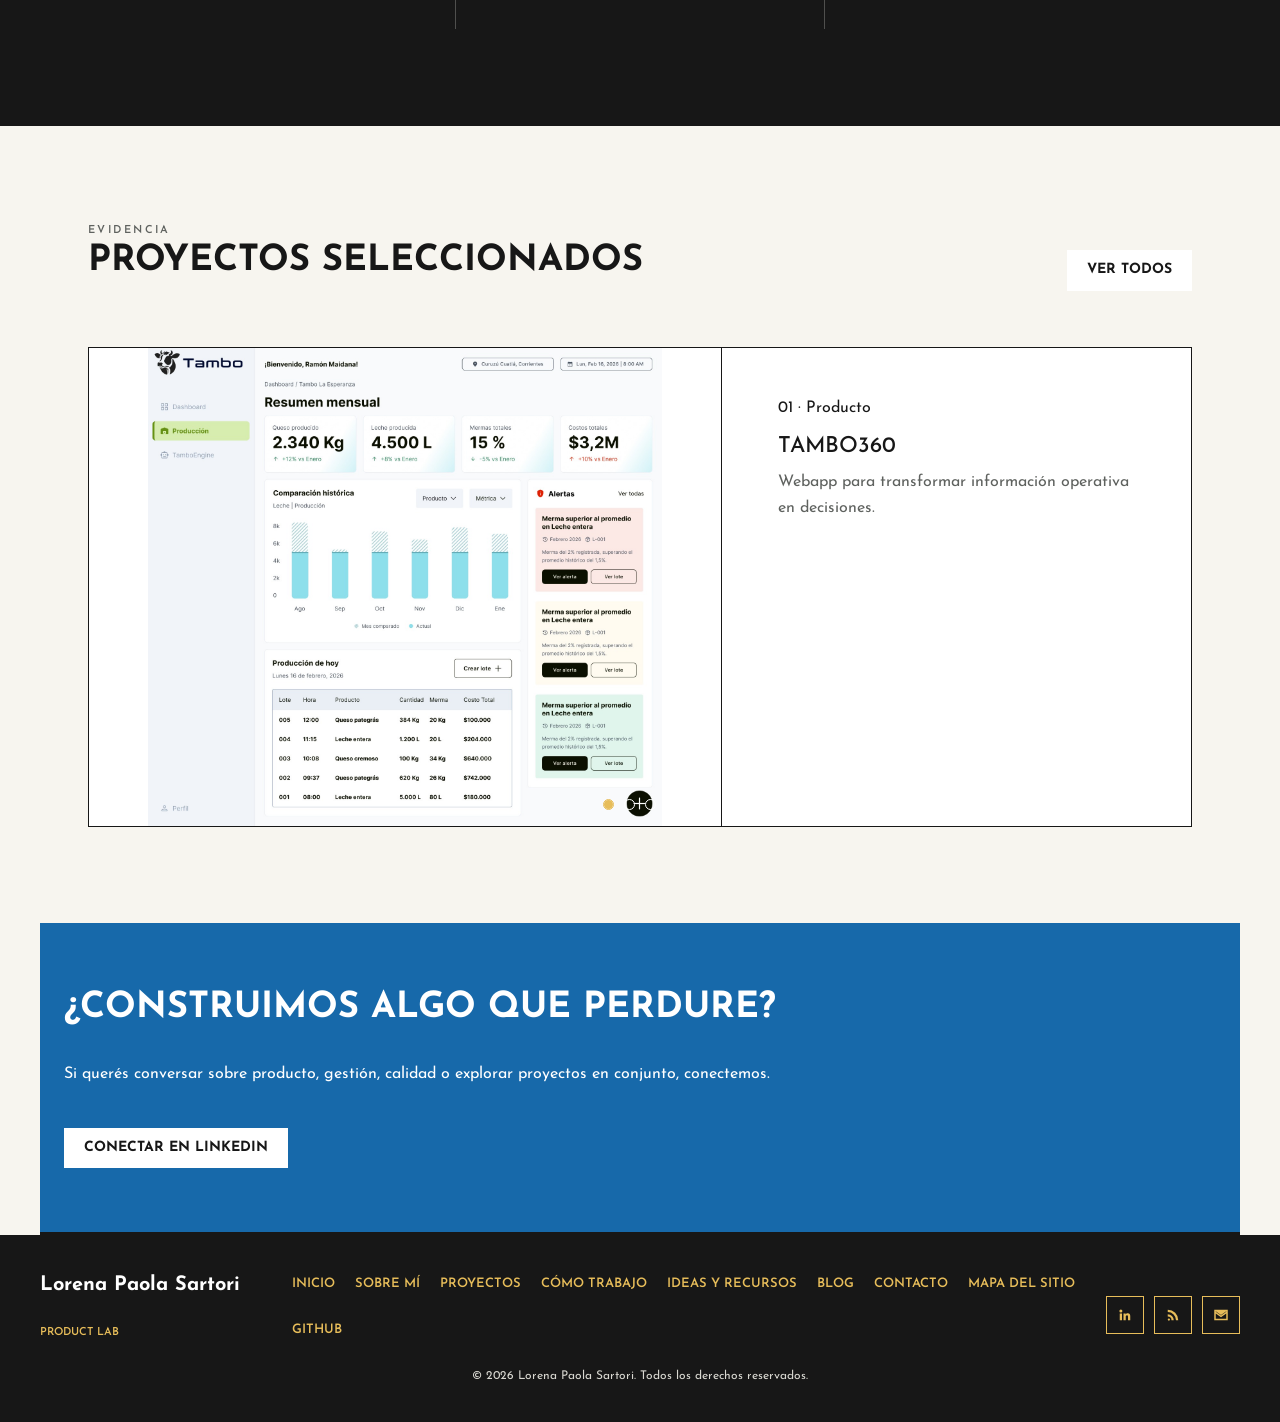
==== commit 2e8b7376: "Fix blog visibility and section contrast" ====
--- a/index.html
+++ b/index.html
@@ -231,6 +231,7 @@
                     <li><a href="./pages/proyectos.html">Proyectos</a></li>
                     <li><a href="./pages/como-trabajo.html">Cómo trabajo</a></li>
                     <li><a href="./pages/ideas-recursos.html">Ideas y Recursos</a></li>
+                    <li><a href="https://anonimus201990.blogspot.com/" target="_blank" rel="noopener noreferrer">Blog</a></li>
                     <li><a href="./pages/contacto.html">Contacto</a></li>
                     <li><a href="./mapa-del-sitio.html">Mapa del sitio</a></li>
                     <li><a href="https://github.com/Anonimus201990" target="_blank" rel="noopener noreferrer">GitHub</a></li>
--- a/style/styles.css
+++ b/style/styles.css
@@ -997,6 +997,10 @@
   background-color: #171717;
 }
 
+.about-page .exploration-section > .section-title {
+  color: #FFFFFF;
+}
+
 .about-page .exploration-card {
   background-color: #FFFFFF;
   border-color: #E7BD5A;
@@ -1007,27 +1011,69 @@
   color: #171717;
 }
 
-.about-page .page-section:nth-child(2) {
+.about-page .career-journey-section {
   border-top: 8px solid #E7BD5A;
 }
 
-.about-page .page-section:nth-child(3) {
+.about-page .career-evolution-section {
   background-color: #FFFFFF;
   border-left: 8px solid #46B8A8;
 }
 
-.about-page .page-section:nth-child(4) {
+.about-page .stereotypes-section {
   background-color: #E7BD5A;
 }
 
-.about-page .page-section:nth-child(5) {
-  background-color: #171717;
-}
-
-.about-page .page-section:nth-child(5) .section-title,
-.about-page .page-section:nth-child(5) p,
-.about-page .page-section:nth-child(5) li {
-  color: #F7F5EF;
+.about-page .stereotypes-section .project-card {
+  background-color: #FFFFFF;
+  border-color: #171717;
+}
+
+.about-page .stereotypes-section .project-card p {
+  color: #171717;
+}
+
+.resources-page .blog-post-list {
+  display: grid;
+  grid-template-columns: 1fr;
+  gap: 16px;
+  width: 100%;
+  padding: 0;
+  list-style: none;
+}
+
+.inner-page.resources-page ul.blog-post-list > li {
+  padding: 0;
+  border: 0;
+}
+
+.resources-page .blog-post-link {
+  display: flex;
+  height: 100%;
+  flex-direction: column;
+  gap: 8px;
+  padding: 20px;
+  color: #171717;
+  background-color: #FFFFFF;
+  border: 2px solid #171717;
+  text-decoration: none;
+}
+
+.resources-page .blog-post-link:hover {
+  border-color: #1769AA;
+}
+
+.resources-page .blog-post-link:focus-visible {
+  outline: 3px solid #1769AA;
+  outline-offset: 3px;
+}
+
+.resources-page .blog-post-link time {
+  color: #5F625F;
+}
+
+.resources-page .blog-post-link strong {
+  color: #1769AA;
 }
 
 .projects-page .page-section:nth-child(2) {
@@ -1672,6 +1718,9 @@
   }
   .resources-page .resource-grid li:last-child {
     grid-column: 1/-1;
+  }
+  .resources-page .blog-post-list {
+    grid-template-columns: repeat(2, minmax(0, 1fr));
   }
   .contact-page .contact-section {
     grid-template-columns: minmax(0, 1.1fr) minmax(220px, 0.9fr);
@@ -2329,8 +2378,38 @@
   }
 }
 
+.recommendations-carousel {
+  display: grid;
+  grid-template-columns: 40px minmax(0, 1fr) 40px;
+  align-items: center;
+  gap: 8px;
+}
+
+.recommendation-control {
+  display: grid;
+  place-items: center;
+  width: 40px;
+  height: 40px;
+  color: #171717;
+  background-color: #FFFFFF;
+  border: 1px solid #171717;
+  font-size: 28px;
+  line-height: 1;
+}
+
+.recommendation-control:disabled {
+  cursor: not-allowed;
+  opacity: 0.4;
+}
+
+.recommendation-control:focus-visible {
+  outline: 2px solid currentColor;
+  outline-offset: 3px;
+}
+
 .recommendations-track {
   display: flex;
+  min-width: 0;
   gap: 16px;
   overflow-x: auto;
   padding: 4px 4px 16px;
@@ -2345,8 +2424,20 @@
 }
 
 .recommendation-slide {
-  flex: 0 0 100%;
+  flex: 0 0 86%;
+  min-height: 270px;
+  justify-content: space-between;
   scroll-snap-align: start;
+  color: #171717;
+  background-color: #FFFFFF;
+  border: 1px solid #E4E4E4;
+  box-shadow: 0 2px 8px rgba(23, 23, 23, 0.08);
+  text-decoration: none;
+}
+
+.recommendation-slide:focus-visible {
+  outline: 3px solid #1769AA;
+  outline-offset: 3px;
 }
 
 .recommendation-figure {
@@ -2356,11 +2447,19 @@
   margin: 0;
 }
 
+.recommendations-section .recommendation-figure {
+  width: 100%;
+  border: 0;
+  background-color: transparent;
+}
+
 .recommendation-figure blockquote {
   display: flex;
   flex-direction: column;
   gap: 12px;
   margin: 0;
+  padding: 0;
+  border: 0;
 }
 
 .recommendation-figure blockquote p {
@@ -2374,6 +2473,13 @@
   gap: 4px;
 }
 
+.recommendations-section .recommendation-author {
+  padding: 0;
+  color: #171717;
+  background-color: transparent;
+  font-size: inherit;
+}
+
 .recommendation-author time,
 .recommendation-author span {
   color: #5F625F;
@@ -2384,6 +2490,19 @@
   font-weight: 700;
 }
 
+.recommendation-summary {
+  color: #171717;
+  line-height: 1.6;
+}
+
+.recommendation-card-action {
+  margin-top: auto;
+  color: #1769AA;
+  font-weight: 700;
+  text-decoration: underline;
+  text-underline-offset: 3px;
+}
+
 .recommendation-themes {
   display: flex;
   flex-wrap: wrap;
@@ -2396,6 +2515,23 @@
   color: #171717;
   background-color: #F7F5EF;
   border: 1px solid #171717;
+  font-size: 14px;
+  font-weight: 600;
+}
+
+.recommendation-keywords {
+  display: flex;
+  flex-wrap: wrap;
+  gap: 8px;
+  margin-top: 4px;
+}
+
+.recommendation-keywords span {
+  padding: 6px 12px;
+  color: #171717;
+  background-color: #F7F5EF;
+  border: 1px solid #171717;
+  border-radius: 999px;
   font-size: 14px;
   font-weight: 600;
 }
@@ -2445,3 +2581,38 @@
   font-size: 1.25rem;
   font-weight: 700;
 }
+
+@media (min-width: 768px) {
+  .recommendation-slide {
+    flex-basis: calc((100% - 16px) / 2);
+  }
+}
+
+@media (min-width: 1024px) {
+  .recommendation-slide {
+    flex-basis: calc((100% - 32px) / 3);
+  }
+}
+
+@media (max-width: 575px) {
+  .recommendations-carousel {
+    grid-template-rows: auto 40px;
+  }
+
+  .recommendation-control {
+    grid-row: 2;
+  }
+
+  .recommendation-control[data-recommendation-prev] {
+    grid-column: 1;
+  }
+
+  .recommendation-control[data-recommendation-next] {
+    grid-column: 3;
+  }
+
+  .recommendations-track {
+    grid-column: 1 / -1;
+    grid-row: 1;
+  }
+}
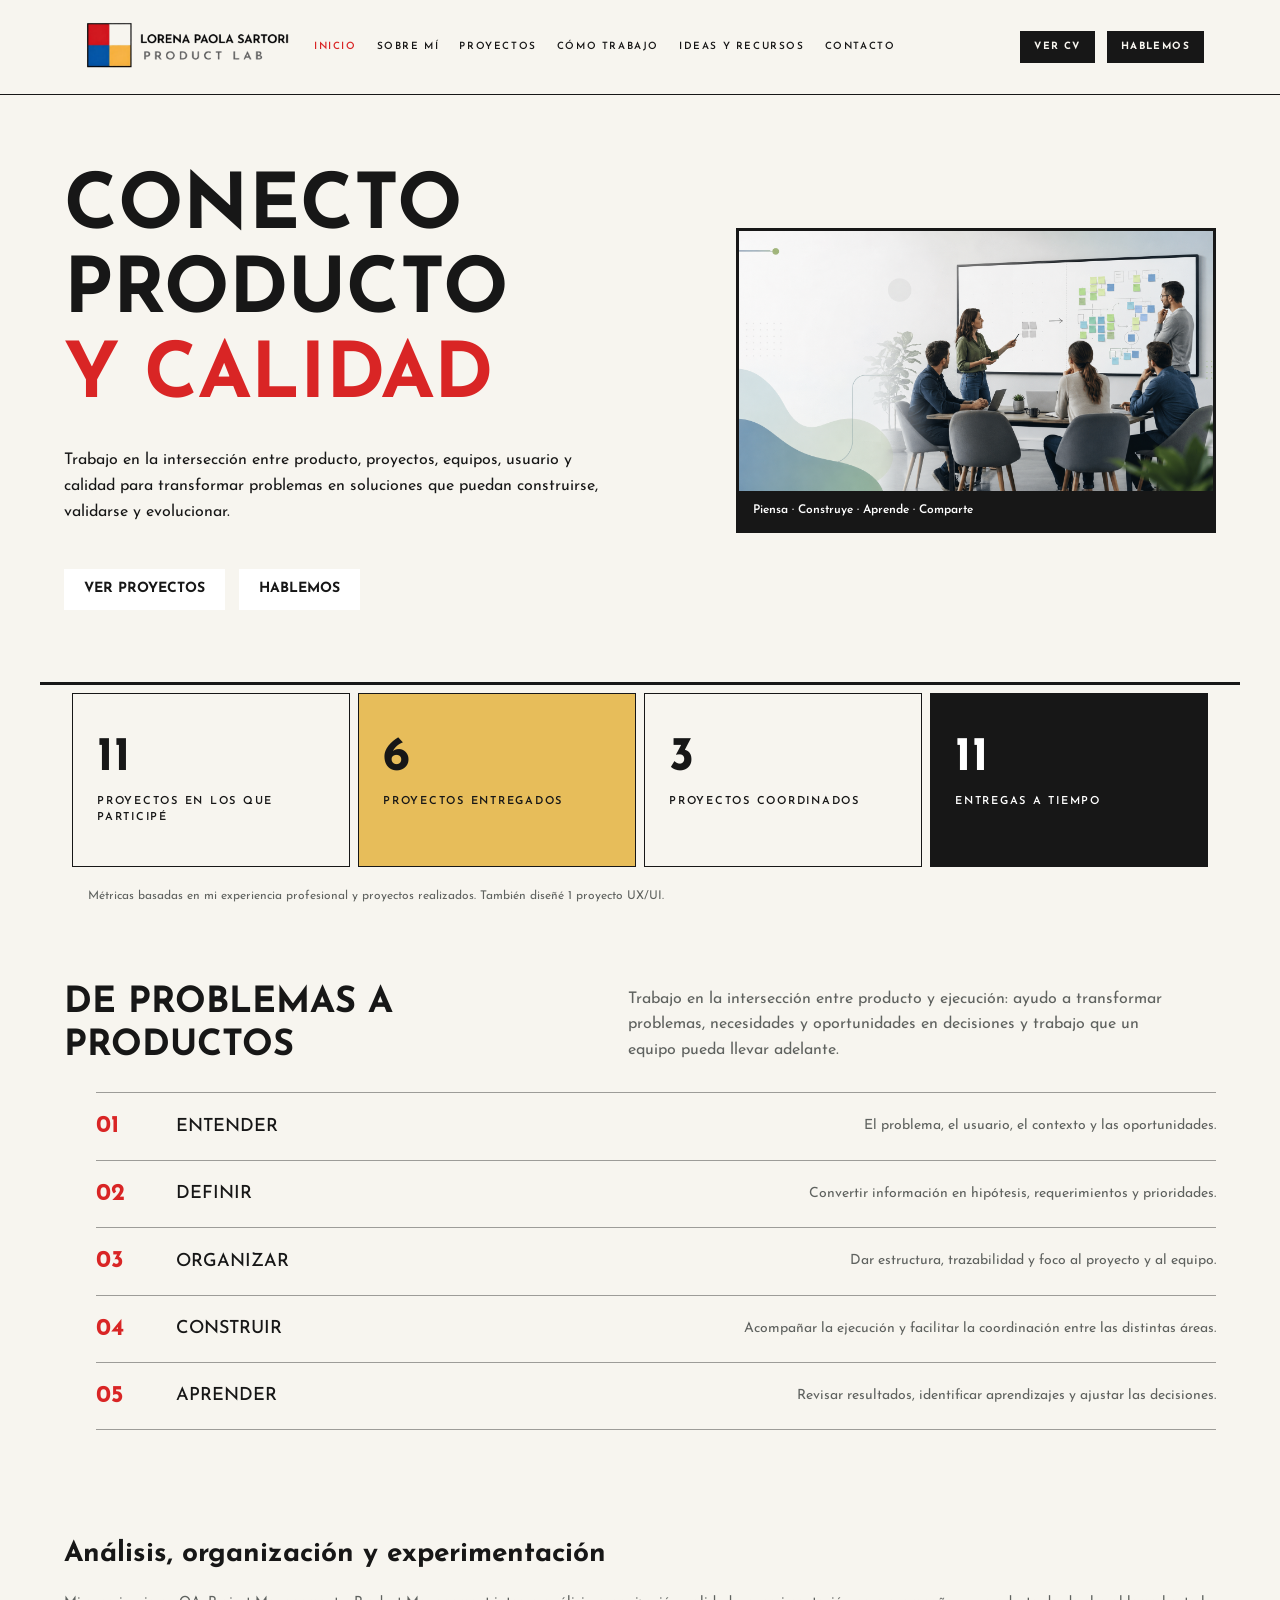
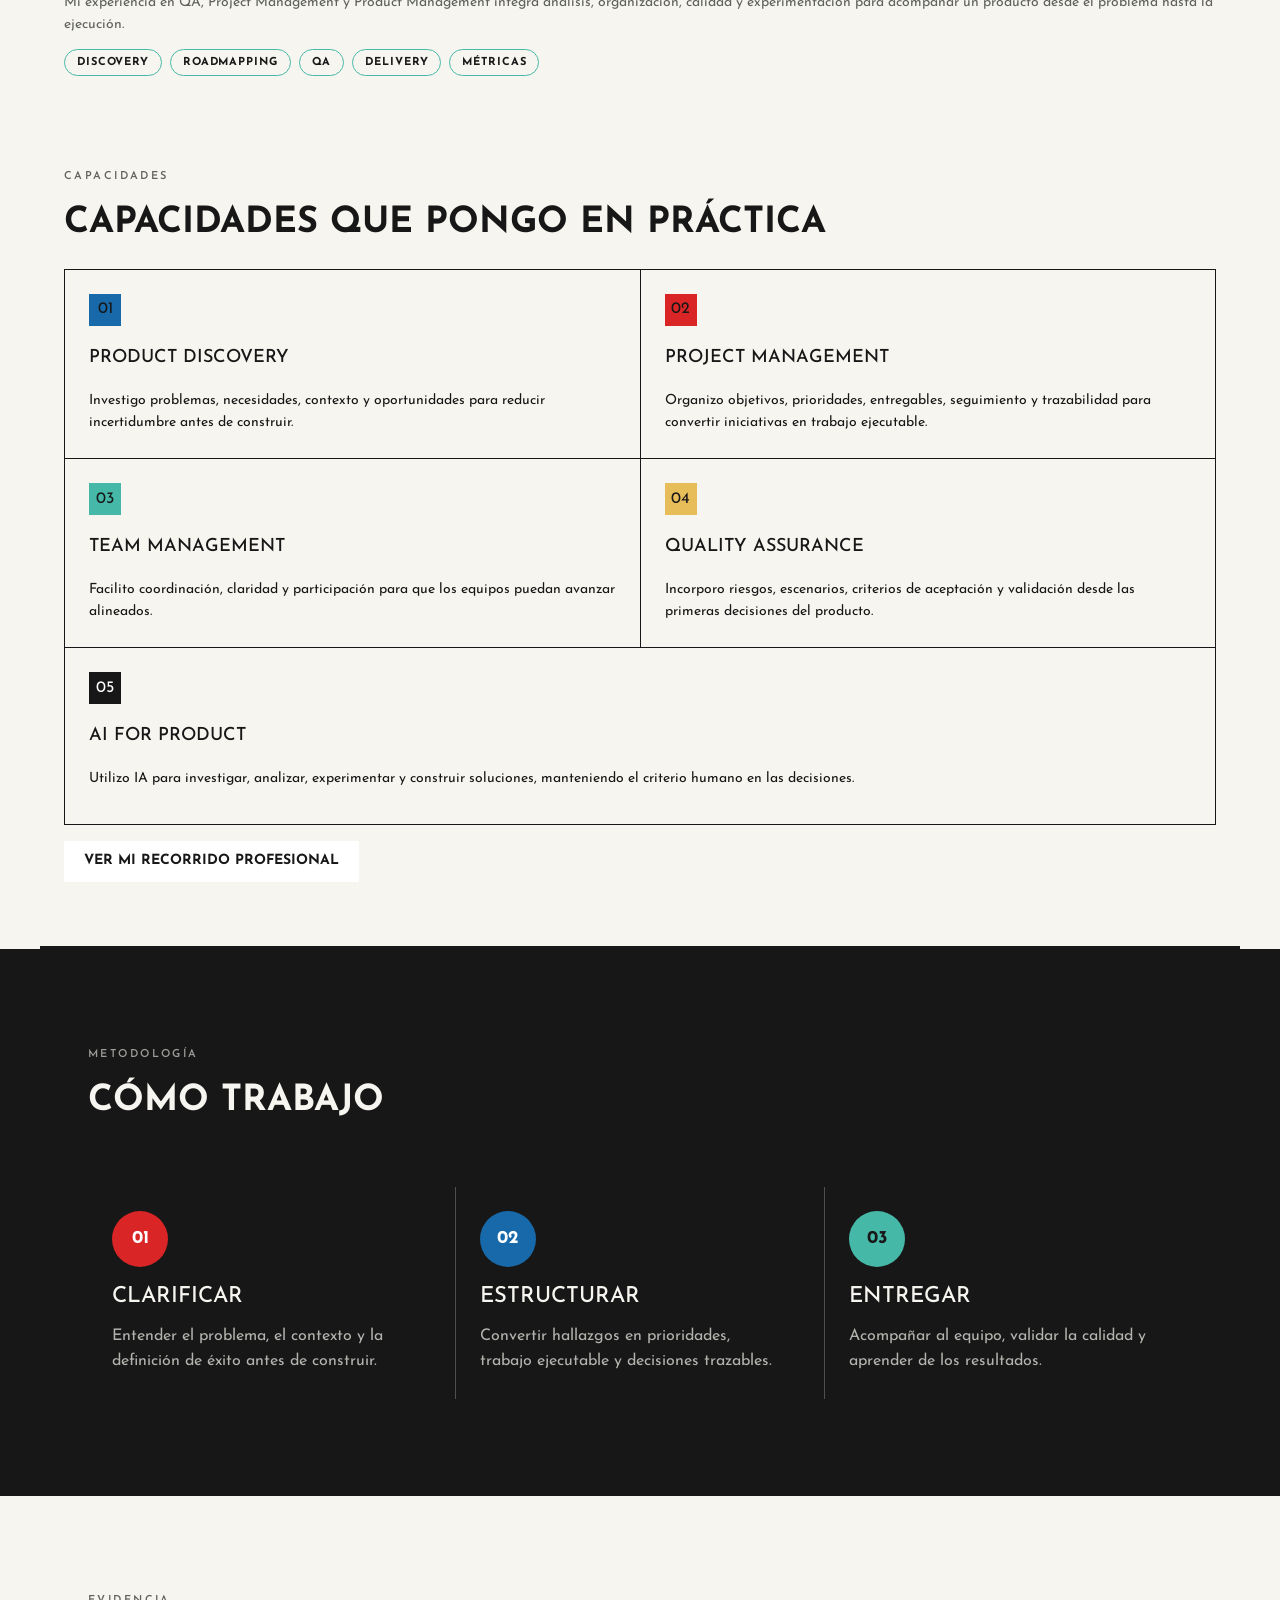
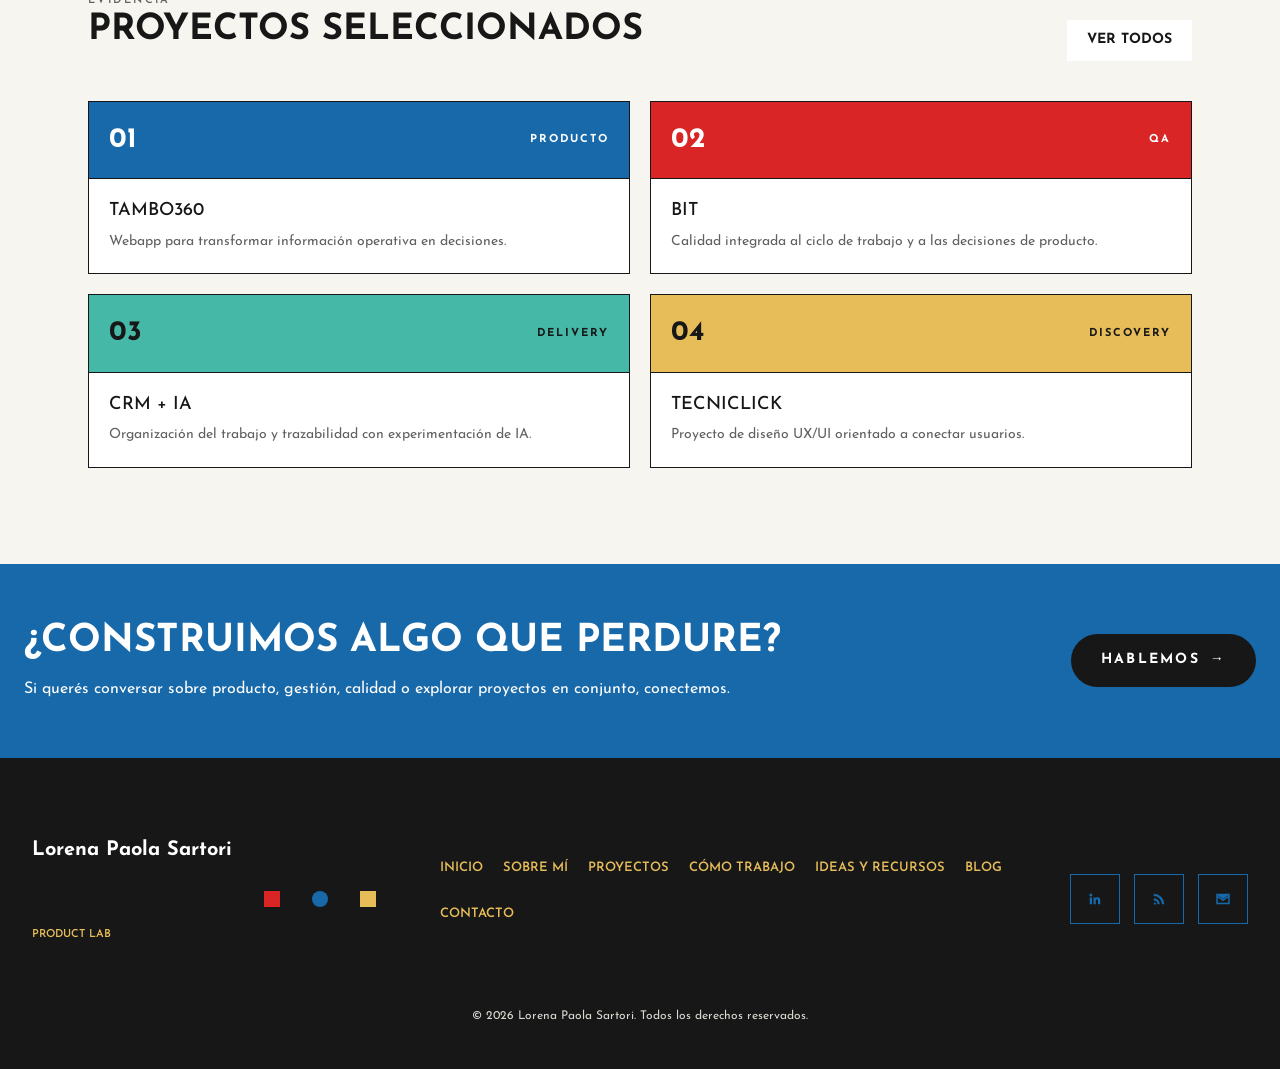
==== commit d0b21b26: "Improve SEO and accessibility across portfolio" ====
--- a/index.html
+++ b/index.html
@@ -42,11 +42,11 @@
         <!-- HERO -->
         <section class="page-section hero-section" data-aos="fade-up">
             <div class="hero-content">
-                <h1 class="page-title">Conecto<br><span class="highlight-red">Producto<br>y Calidad</span></h1>
+                <h1 class="page-title">Conecto<br>Producto<br><span class="highlight-red">y Calidad</span></h1>
                 <p>Trabajo en la intersección entre producto, proyectos, equipos, usuario y calidad para transformar problemas en soluciones que puedan construirse, validarse y evolucionar.</p>
                 <div class="hero-actions">
                     <a href="./pages/proyectos.html" class="header-action">Ver proyectos</a>
-                    <a href="./pages/como-trabajo.html" class="header-action">Conocer cómo trabajo</a>
+                    <a href="#contacto" class="header-action">Hablemos</a>
                 </div>
             </div>
             <figure class="hero-image">
@@ -98,38 +98,33 @@
                     <div><p class="eyebrow">Evidencia</p><h2 id="selected-projects-title" class="section-title">Proyectos seleccionados</h2></div>
                     <a href="./pages/proyectos.html#proyectos-destacados" class="header-action selected-projects-link">Ver todos</a>
                 </div>
-                <div id="selected-projects-carousel" class="carousel slide selected-project-carousel" role="region" aria-roledescription="carrusel" aria-label="Proyectos destacados">
-                    <div class="carousel-indicators">
-                        <button type="button" data-bs-target="#selected-projects-carousel" data-bs-slide-to="0" class="active" aria-current="true" aria-label="Ver Tambo360"></button>
-                        <button type="button" data-bs-target="#selected-projects-carousel" data-bs-slide-to="1" aria-label="Ver BiT"></button>
-                        <button type="button" data-bs-target="#selected-projects-carousel" data-bs-slide-to="2" aria-label="Ver CRM + IA"></button>
-                        <button type="button" data-bs-target="#selected-projects-carousel" data-bs-slide-to="3" aria-label="Ver Tecniclick"></button>
-                    </div>
-                    <div class="carousel-inner">
-                        <div class="carousel-item active">
-                            <a class="selected-project-slide" href="./pages/proyectos.html#tambo360"><img src="./imagenes/tambo360.jpeg" alt="Captura del proyecto Tambo360"><div><span class="project-card-label label-blue">01 · Producto</span><h3>Tambo360</h3><p>Webapp para transformar información operativa en decisiones.</p></div></a>
-                        </div>
-                        <div class="carousel-item">
-                            <a class="selected-project-slide" href="./pages/proyectos.html#bit"><img src="./imagenes/bit.jpeg" alt="Captura del proyecto BiT"><div><span class="project-card-label label-red">02 · QA</span><h3>BiT</h3><p>Calidad integrada al ciclo de trabajo y a las decisiones de producto.</p></div></a>
-                        </div>
-                        <div class="carousel-item">
-                            <a class="selected-project-slide" href="./pages/proyectos.html#crm-ia"><img src="./imagenes/crm-inteligencia-artificial.jpeg" alt="Captura del proyecto CRM con inteligencia artificial"><div><span class="project-card-label label-teal">03 · Delivery</span><h3>CRM + IA</h3><p>Organización del trabajo y trazabilidad con experimentación de IA.</p></div></a>
-                        </div>
-                        <div class="carousel-item">
-                            <a class="selected-project-slide" href="./pages/proyectos.html#tecniclick"><img src="./imagenes/tecniclick.jpeg" alt="Captura del proyecto Tecniclick"><div><span class="project-card-label label-yellow">04 · Discovery</span><h3>Tecniclick</h3><p>Proyecto de diseño UX/UI orientado a conectar usuarios.</p></div></a>
-                        </div>
-                    </div>
-                    <button class="carousel-control-prev" type="button" data-bs-target="#selected-projects-carousel" data-bs-slide="prev" aria-label="Proyecto anterior"><span class="carousel-control-prev-icon" aria-hidden="true"></span></button>
-                    <button class="carousel-control-next" type="button" data-bs-target="#selected-projects-carousel" data-bs-slide="next" aria-label="Proyecto siguiente"><span class="carousel-control-next-icon" aria-hidden="true"></span></button>
+                <div class="selected-project-grid">
+                    <a class="selected-project-card" href="./pages/proyectos.html#tambo360">
+                        <span class="selected-project-band band-blue"><strong>01</strong><span>Producto</span></span>
+                        <div class="selected-project-copy"><h3>Tambo360</h3><span>Webapp para transformar información operativa en decisiones.</span></div>
+                    </a>
+                    <a class="selected-project-card" href="./pages/proyectos.html#bit">
+                        <span class="selected-project-band band-red"><strong>02</strong><span>QA</span></span>
+                        <div class="selected-project-copy"><h3>BiT</h3><span>Calidad integrada al ciclo de trabajo y a las decisiones de producto.</span></div>
+                    </a>
+                    <a class="selected-project-card" href="./pages/proyectos.html#crm-ia">
+                        <span class="selected-project-band band-teal"><strong>03</strong><span>Delivery</span></span>
+                        <div class="selected-project-copy"><h3>CRM + IA</h3><span>Organización del trabajo y trazabilidad con experimentación de IA.</span></div>
+                    </a>
+                    <a class="selected-project-card" href="./pages/proyectos.html#tecniclick">
+                        <span class="selected-project-band band-yellow"><strong>04</strong><span>Discovery</span></span>
+                        <div class="selected-project-copy"><h3>Tecniclick</h3><span>Proyecto de diseño UX/UI orientado a conectar usuarios.</span></div>
+                    </a>
                 </div>
             </div>
         </section>
 
         <!-- DE PROBLEMAS A PRODUCTOS -->
         <section class="page-section problems-section" data-aos="fade-up">
-            <h2 class="section-title">De problemas a productos</h2>
-
-            <p>Trabajo en la intersección entre producto y ejecución: ayudo a transformar problemas, necesidades y oportunidades en decisiones y trabajo que un equipo pueda llevar adelante.</p>
+            <div class="problems-intro">
+                <h2 class="section-title">De problemas a productos</h2>
+                <p>Trabajo en la intersección entre producto y ejecución: ayudo a transformar problemas, necesidades y oportunidades en decisiones y trabajo que un equipo pueda llevar adelante.</p>
+            </div>
 
             <ul class="numbered-list">
                 <li class="numbered-item">
@@ -167,6 +162,18 @@
                         <p>Revisar resultados, identificar aprendizajes y ajustar las decisiones.</p>
                     </div>
                 </li>
+            </ul>
+        </section>
+
+        <section class="page-section approach-summary-section" aria-labelledby="approach-summary-title" data-aos="fade-up">
+            <h2 id="approach-summary-title">Análisis, organización y experimentación</h2>
+            <p>Mi experiencia en QA, Project Management y Product Management integra análisis, organización, calidad y experimentación para acompañar un producto desde el problema hasta la ejecución.</p>
+            <ul class="approach-tags" aria-label="Áreas de trabajo">
+                <li>Discovery</li>
+                <li>Roadmapping</li>
+                <li>QA</li>
+                <li>Delivery</li>
+                <li>Métricas</li>
             </ul>
         </section>
 
@@ -212,9 +219,11 @@
 
         <!-- CONTACTO -->
         <section id="contacto" class="page-section contact-section" data-aos="fade-up">
-            <h2 class="section-title">¿Construimos algo que perdure?</h2>
-            <p>Si querés conversar sobre producto, gestión, calidad o explorar proyectos en conjunto, conectemos.</p>
-            <a href="https://www.linkedin.com/in/lorena-paola-sartori-pm/" target="_blank" rel="noopener noreferrer" class="header-action">Conectar en LinkedIn</a>
+            <div class="contact-copy">
+                <h2 class="section-title">¿Construimos algo que perdure?</h2>
+                <p>Si querés conversar sobre producto, gestión, calidad o explorar proyectos en conjunto, conectemos.</p>
+            </div>
+            <a href="./pages/contacto.html" class="header-action contact-cta-link">Hablemos <span aria-hidden="true">→</span></a>
         </section>
 
     </main>
@@ -223,6 +232,11 @@
         <div class="footer-content">
             <p class="brand-name">Lorena Paola Sartori</p>
             <p class="brand-label">Product Lab</p>
+            <div class="footer-decoration" aria-hidden="true">
+                <span class="footer-decoration-square"></span>
+                <span class="footer-decoration-circle"></span>
+                <span class="footer-decoration-square"></span>
+            </div>
 
             <nav class="site-nav" aria-label="Navegación secundaria">
                 <ul class="footer-nav-list">
@@ -233,8 +247,6 @@
                     <li><a href="./pages/ideas-recursos.html">Ideas y Recursos</a></li>
                     <li><a href="https://anonimus201990.blogspot.com/" target="_blank" rel="noopener noreferrer">Blog</a></li>
                     <li><a href="./pages/contacto.html">Contacto</a></li>
-                    <li><a href="./mapa-del-sitio.html">Mapa del sitio</a></li>
-                    <li><a href="https://github.com/Anonimus201990" target="_blank" rel="noopener noreferrer">GitHub</a></li>
                 </ul>
             </nav>
 
--- a/style/styles.css
+++ b/style/styles.css
@@ -2616,3 +2616,473 @@
     grid-row: 1;
   }
 }
+
+.home-page .problems-section {
+  order: 3;
+}
+
+.home-page .approach-summary-section {
+  order: 4;
+}
+
+.home-page .capacities-section {
+  order: 5;
+}
+
+.home-page .work-method-section {
+  order: 6;
+}
+
+.home-page .selected-projects-section {
+  order: 7;
+}
+
+.home-page .contact-section {
+  order: 8;
+}
+
+.home-page .contact-section {
+  width: 100%;
+  max-width: none;
+  min-height: 194px;
+  flex-direction: row;
+  align-items: center;
+  justify-content: space-between;
+  gap: 32px;
+  margin: 0;
+  padding: 48px max(24px, calc((100% - 1920px) / 2));
+  border: 0;
+}
+
+.home-page .contact-copy {
+  max-width: 760px;
+}
+
+.home-page .contact-section .section-title {
+  margin: 0 0 12px;
+  font-size: clamp(1.5rem, 3vw, 2.5rem);
+}
+
+.home-page .contact-section .contact-copy p {
+  margin: 0;
+}
+
+.home-page .contact-section .contact-cta-link {
+  display: inline-flex;
+  flex: 0 0 auto;
+  align-items: center;
+  gap: 10px;
+  padding: 18px 30px;
+  color: #FFFFFF;
+  background-color: #171717;
+  border: 0;
+  border-radius: 999px;
+  letter-spacing: 0.16em;
+  text-transform: uppercase;
+}
+
+.home-page .contact-section .contact-cta-link:hover {
+  color: #171717;
+  background-color: #E7BD5A;
+}
+
+.home-page .contact-section .contact-cta-link:focus-visible {
+  outline: 3px solid #FFFFFF;
+  outline-offset: 4px;
+}
+
+.home-page .site-footer {
+  padding: 80px 32px 42px;
+}
+
+.home-page .footer-content {
+  width: 100%;
+  max-width: 1920px;
+  row-gap: 8px;
+}
+
+.home-page .footer-decoration {
+  display: none;
+}
+
+.home-page .footer-socials {
+  gap: 14px;
+}
+
+.home-page .footer-socials a {
+  width: 50px;
+  height: 50px;
+  color: #1769AA;
+  border-color: #1769AA;
+}
+
+.home-page .footer-socials a:hover {
+  color: #FFFFFF;
+  background-color: #1769AA;
+}
+
+@media (min-width: 1024px) {
+  .home-page .footer-content {
+    grid-template-columns: max-content auto minmax(0, 1fr) auto;
+    column-gap: 32px;
+    row-gap: 48px;
+  }
+  .home-page .footer-decoration {
+    display: flex;
+    grid-column: 2;
+    grid-row: 1/span 2;
+    align-items: center;
+    gap: 32px;
+  }
+  .home-page .footer-decoration span {
+    display: block;
+    width: 16px;
+    height: 16px;
+  }
+  .home-page .footer-decoration-square:first-child {
+    background-color: #D92525;
+  }
+  .home-page .footer-decoration-circle {
+    background-color: #1769AA;
+    border-radius: 50%;
+  }
+  .home-page .footer-decoration-square:last-child {
+    background-color: #E7BD5A;
+  }
+  .home-page .footer-content .site-nav {
+    grid-column: 3;
+    grid-row: 1/span 2;
+  }
+  .home-page .footer-socials {
+    grid-column: 4;
+    grid-row: 1/span 2;
+  }
+  .home-page .footer-copy {
+    grid-row: 3;
+  }
+}
+
+.home-page .project-metrics {
+  border: 0;
+}
+
+.home-page .metrics-container {
+  gap: 8px;
+  padding: 8px;
+}
+
+.home-page .metric-item {
+  border: 1px solid #171717;
+}
+
+.home-page .problems-section {
+  border-bottom: 0;
+}
+
+.home-page .hero-section {
+  min-height: 0;
+}
+
+.home-page .hero-content {
+  max-width: 560px;
+}
+
+.home-page .hero-section .page-title {
+  font-size: clamp(2.5rem, 6vw, 5rem);
+}
+
+.home-page .hero-image {
+  max-width: 480px;
+  justify-self: end;
+}
+
+.home-page .problems-intro {
+  display: grid;
+  grid-template-columns: 1fr;
+  align-items: center;
+  gap: 16px 32px;
+  width: 100%;
+}
+
+.home-page .problems-intro .section-title {
+  margin: 0;
+}
+
+.home-page .problems-intro p {
+  max-width: 560px;
+  margin: 0;
+  color: #5F625F;
+}
+
+.home-page .problems-section .numbered-list {
+  gap: 0;
+}
+
+.home-page .problems-section .numbered-item {
+  display: grid;
+  grid-template-columns: 40px minmax(0, 1fr);
+  align-items: center;
+  gap: 4px 16px;
+  padding: 14px 0;
+  background: transparent;
+  border: 0;
+  border-top: 1px solid rgba(23, 23, 23, 0.4);
+}
+
+.home-page .problems-section .numbered-item:last-child {
+  border-bottom: 1px solid rgba(23, 23, 23, 0.4);
+}
+
+.home-page .problems-section .numbered-item > span {
+  grid-column: 1;
+  grid-row: 1/span 2;
+}
+
+.home-page .problems-section .numbered-item > div {
+  display: contents;
+}
+
+.home-page .problems-section .numbered-item h3 {
+  grid-column: 2;
+  grid-row: 1;
+  margin: 0;
+  font-size: 18px;
+}
+
+.home-page .problems-section .numbered-item p {
+  grid-column: 2;
+  grid-row: 2;
+  margin: 0;
+}
+
+.home-page .approach-summary-section {
+  gap: 12px;
+  padding-top: 28px;
+  padding-bottom: 12px;
+  border: 0;
+}
+
+.home-page .approach-summary-section h2 {
+  font-size: clamp(1.25rem, 3vw, 1.75rem);
+  text-transform: none;
+}
+
+.home-page .approach-summary-section p {
+  max-width: none;
+  margin: 0;
+  color: #5F625F;
+  font-size: 14px;
+}
+
+.home-page .approach-tags {
+  display: flex;
+  flex-wrap: wrap;
+  gap: 8px;
+  width: 100%;
+  padding: 0;
+}
+
+.home-page .approach-tags li {
+  padding: 4px 12px;
+  color: #171717;
+  border: 1px solid #46B8A8;
+  border-radius: 999px;
+  font-size: 11px;
+  font-weight: 700;
+  letter-spacing: 0.08em;
+  text-transform: uppercase;
+}
+
+.home-page .capacities-section {
+  gap: 16px;
+}
+
+.home-page .capacities-stage .capacity-card {
+  min-height: 176px;
+  padding: 24px;
+}
+
+.home-page .capacities-stage .capacity-card .card-number {
+  margin-bottom: 8px;
+}
+
+.home-page .capacities-section > p:last-child {
+  margin: 0;
+}
+
+.home-page .method-card {
+  min-height: 164px;
+  padding: 24px;
+}
+
+.home-page .method-card h3 {
+  margin-top: 16px;
+}
+
+.home-page .selected-project-carousel {
+  display: none;
+}
+
+.home-page .selected-project-grid {
+  display: grid;
+  grid-template-columns: minmax(0, 1fr);
+  gap: 20px;
+  width: 100%;
+  margin-top: 40px;
+}
+
+.home-page .selected-project-card {
+  display: flex;
+  min-width: 0;
+  flex-direction: column;
+  color: #171717;
+  background-color: #FFFFFF;
+  border: 1px solid #171717;
+  transition: transform 0.3s ease, box-shadow 0.3s ease;
+}
+
+.home-page .selected-project-card:hover {
+  color: #171717;
+  box-shadow: 0 6px 18px rgba(23, 23, 23, 0.12);
+  transform: translateY(-3px);
+}
+
+.home-page .selected-project-card:focus-visible {
+  outline: 3px solid #1769AA;
+  outline-offset: 3px;
+}
+
+.home-page .selected-project-band {
+  display: flex;
+  min-height: 72px;
+  align-items: center;
+  justify-content: space-between;
+  padding: 16px 20px;
+  border-bottom: 1px solid #171717;
+}
+
+.home-page .selected-project-band strong {
+  font-size: 28px;
+}
+
+.home-page .selected-project-band > span {
+  font-size: 11px;
+  font-weight: 700;
+  letter-spacing: 0.18em;
+  text-transform: uppercase;
+}
+
+.home-page .band-blue {
+  color: #FFFFFF;
+  background-color: #1769AA;
+}
+
+.home-page .band-red {
+  color: #FFFFFF;
+  background-color: #D92525;
+}
+
+.home-page .band-teal {
+  color: #171717;
+  background-color: #46B8A8;
+}
+
+.home-page .band-yellow {
+  color: #171717;
+  background-color: #E7BD5A;
+}
+
+.home-page .selected-project-copy {
+  display: flex;
+  flex-direction: column;
+  gap: 8px;
+  padding: 20px;
+}
+
+.home-page .selected-project-copy h3 {
+  margin: 0;
+  font-size: 18px;
+  text-transform: uppercase;
+}
+
+.home-page .selected-project-copy > span {
+  color: #5F625F;
+  font-size: 14px;
+}
+
+@media (min-width: 768px) {
+  .home-page .hero-section {
+    grid-template-columns: minmax(0, 1fr) minmax(0, 1fr);
+    min-height: 0;
+    padding-top: 72px;
+    padding-bottom: 72px;
+  }
+
+  .home-page .problems-intro {
+    grid-template-columns: minmax(0, 0.95fr) minmax(0, 1.05fr);
+  }
+
+  .home-page .problems-section .numbered-item {
+    grid-template-columns: 56px minmax(180px, 0.8fr) minmax(220px, 1fr);
+    gap: 24px;
+    padding: 14px 0;
+  }
+
+  .home-page .problems-section .numbered-item > span {
+    grid-row: 1;
+  }
+
+  .home-page .problems-section .numbered-item h3 {
+    grid-column: 2;
+    grid-row: 1;
+  }
+
+  .home-page .problems-section .numbered-item p {
+    grid-column: 3;
+    grid-row: 1;
+    text-align: right;
+  }
+
+  .home-page .selected-project-grid {
+    grid-template-columns: repeat(2, minmax(0, 1fr));
+  }
+}
+
+@media (max-width: 767px) {
+  .home-page .hero-section {
+    gap: 28px;
+  }
+
+  .home-page .hero-section .page-title {
+    font-size: clamp(2rem, 10vw, 3.5rem);
+  }
+
+  .home-page .approach-summary-section {
+    padding-top: 12px;
+  }
+
+  .home-page .capacities-section > .section-title {
+    font-size: clamp(1.25rem, 8vw, 2.25rem);
+  }
+
+  .home-page .selected-projects-section .section-title {
+    font-size: clamp(1.5rem, 8vw, 2rem);
+  }
+
+  .home-page .contact-section .section-title {
+    font-size: clamp(1.5rem, 8vw, 2rem);
+  }
+
+  .home-page .contact-section {
+    align-items: flex-start;
+    flex-direction: column;
+    gap: 24px;
+    padding: 40px 24px;
+  }
+}
+
+@media (prefers-reduced-motion: reduce) {
+  .home-page .selected-project-card {
+    transition: none;
+  }
+}
